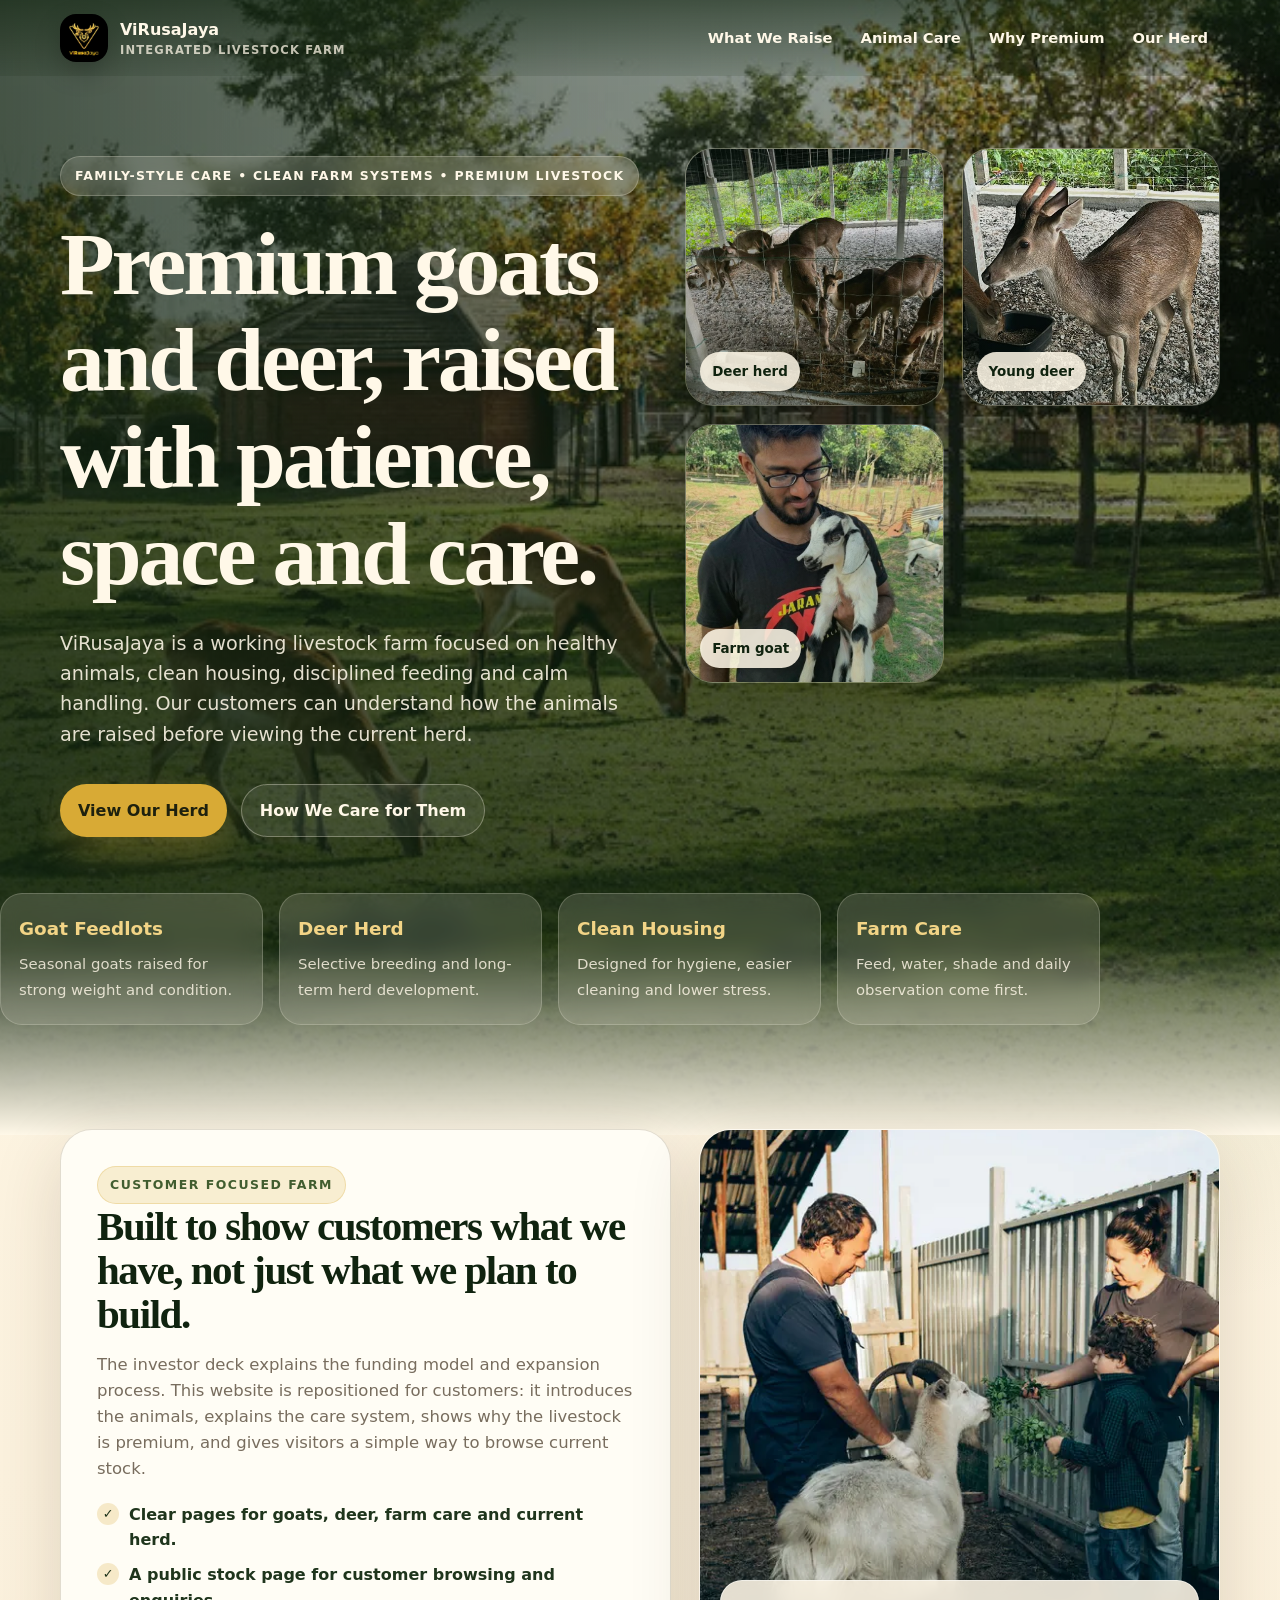
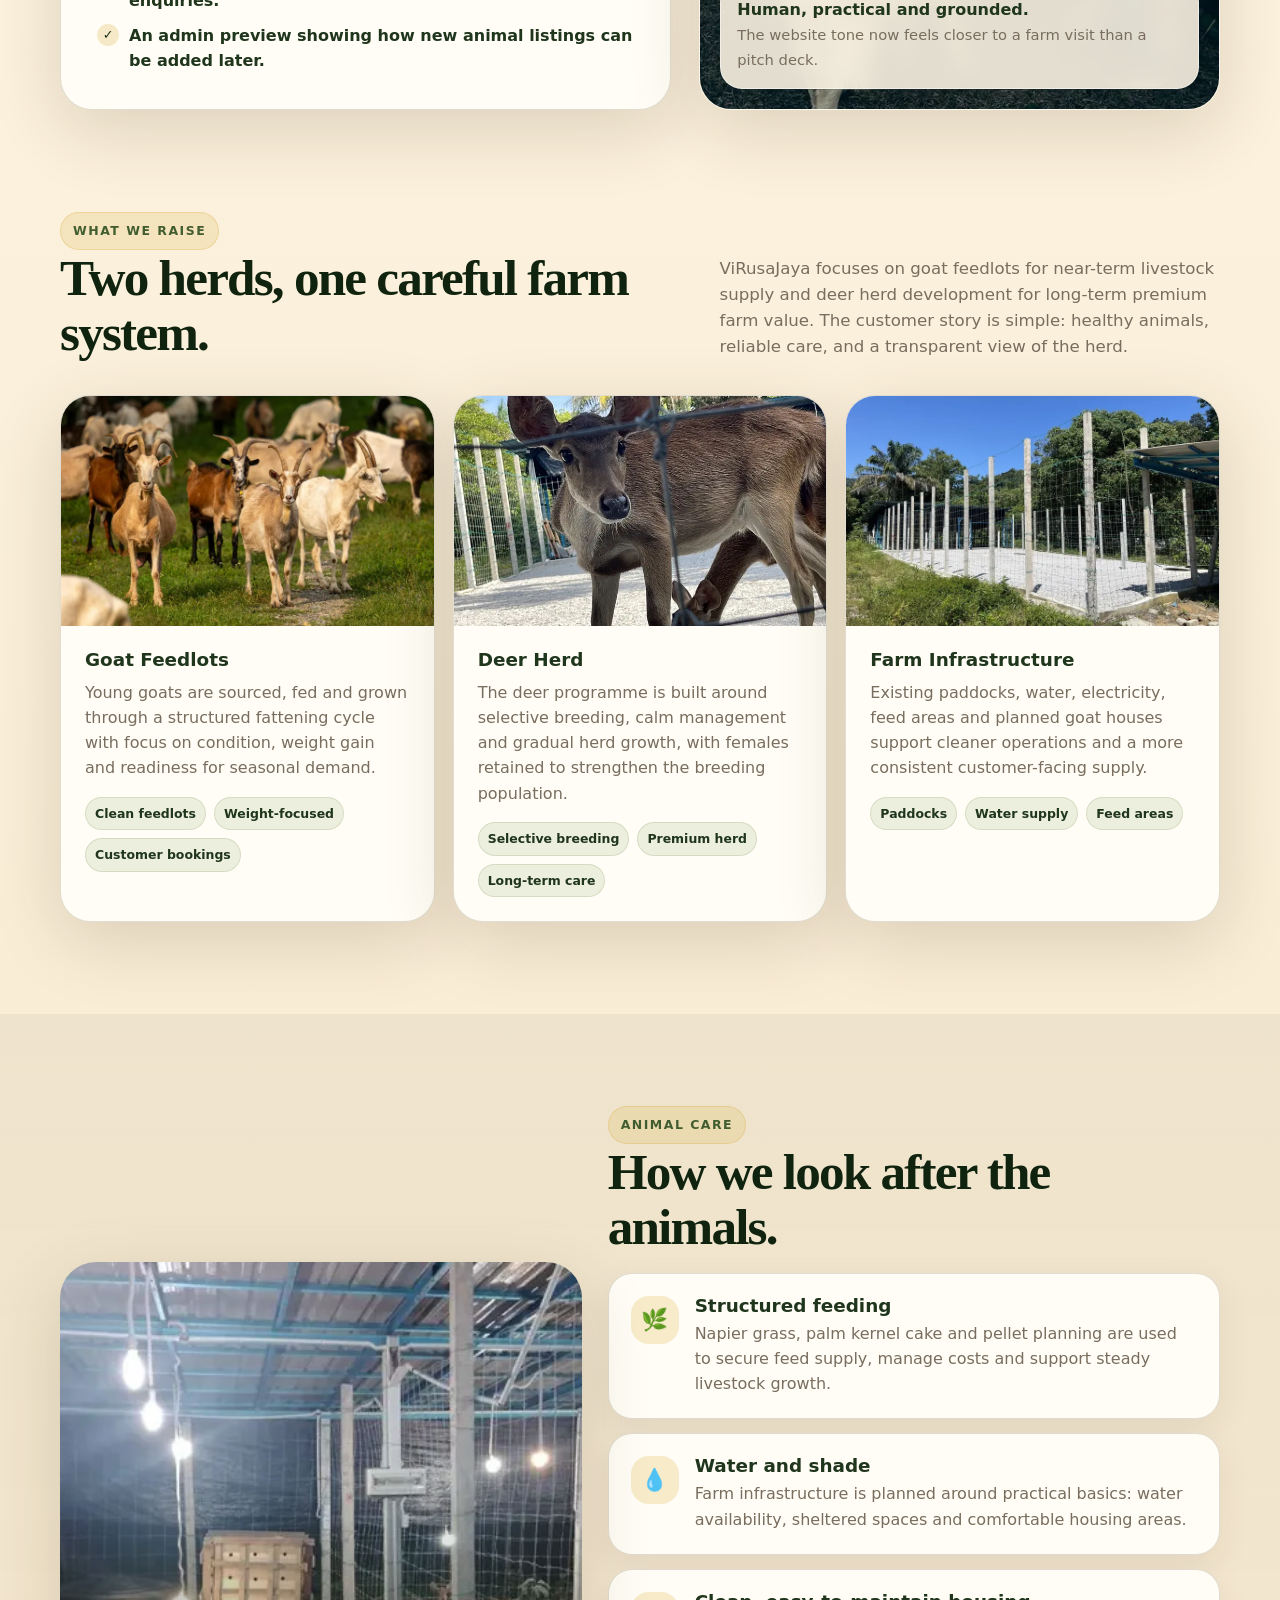
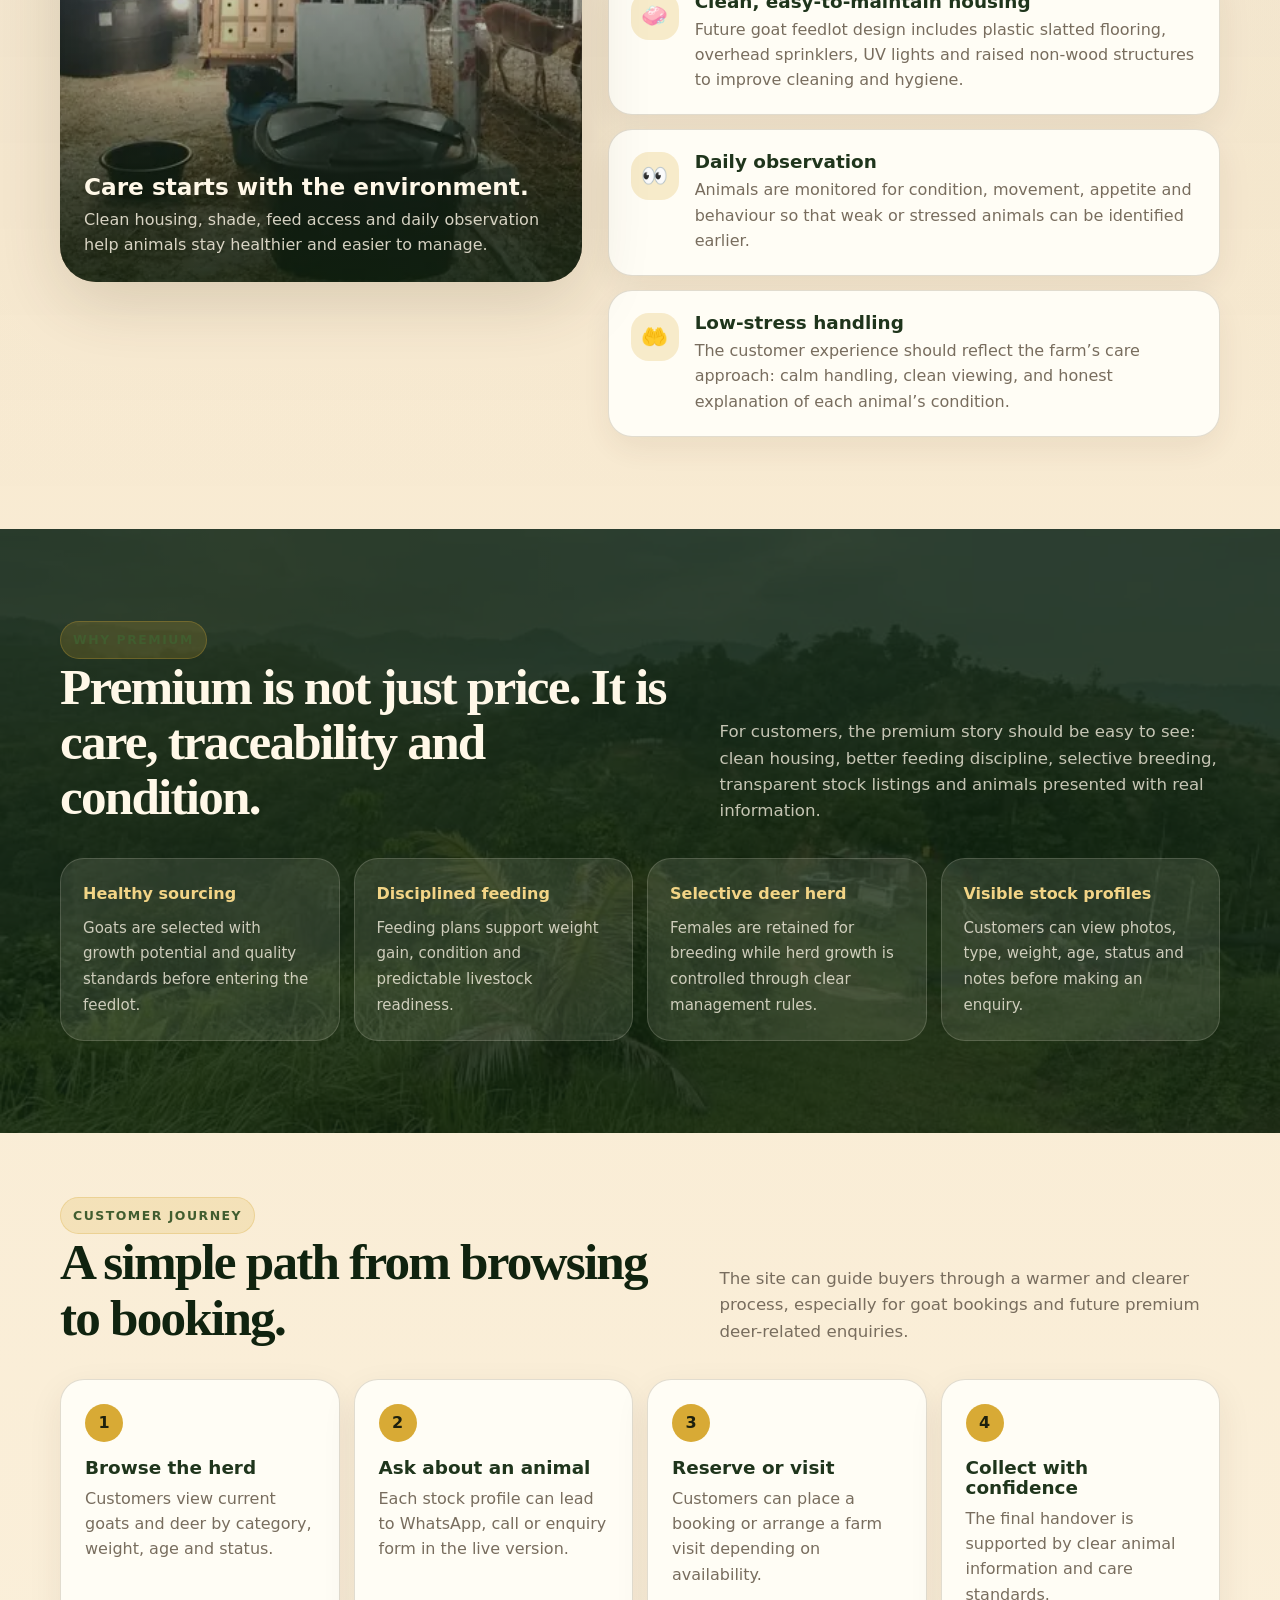
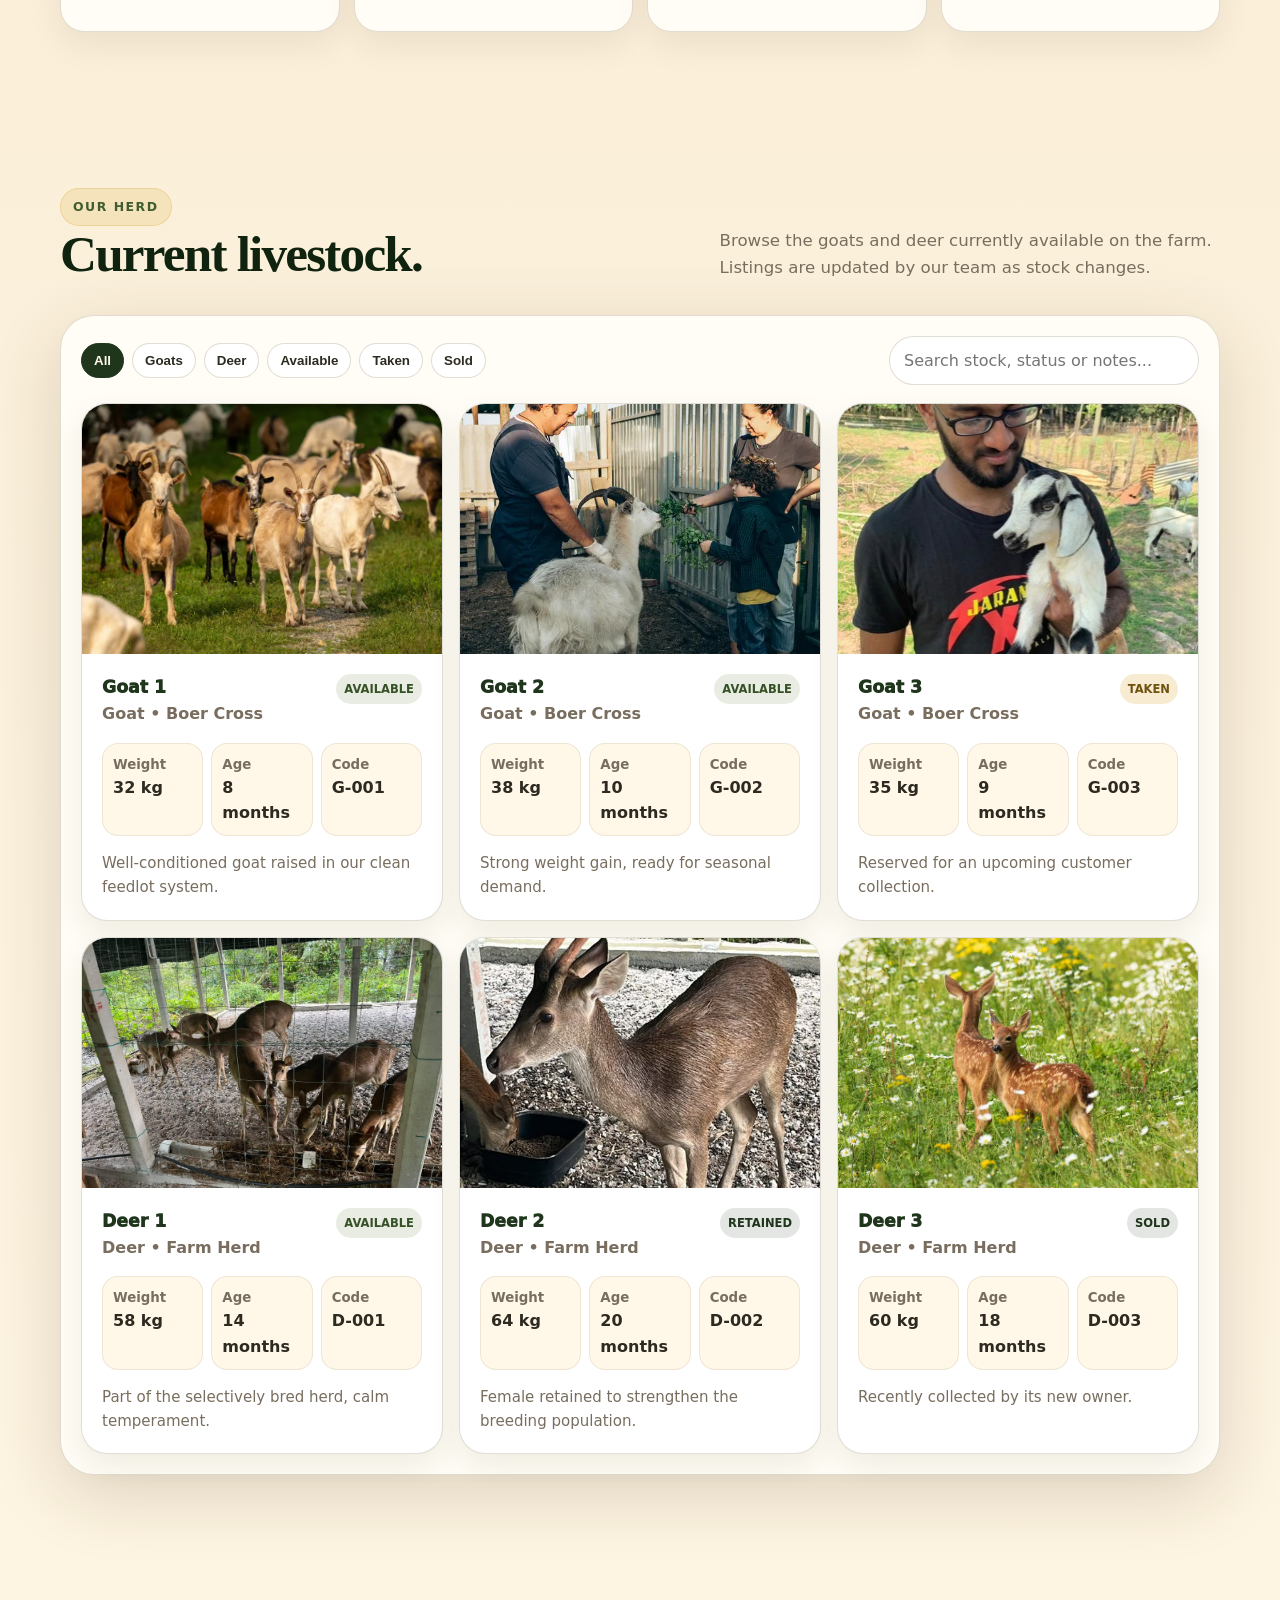
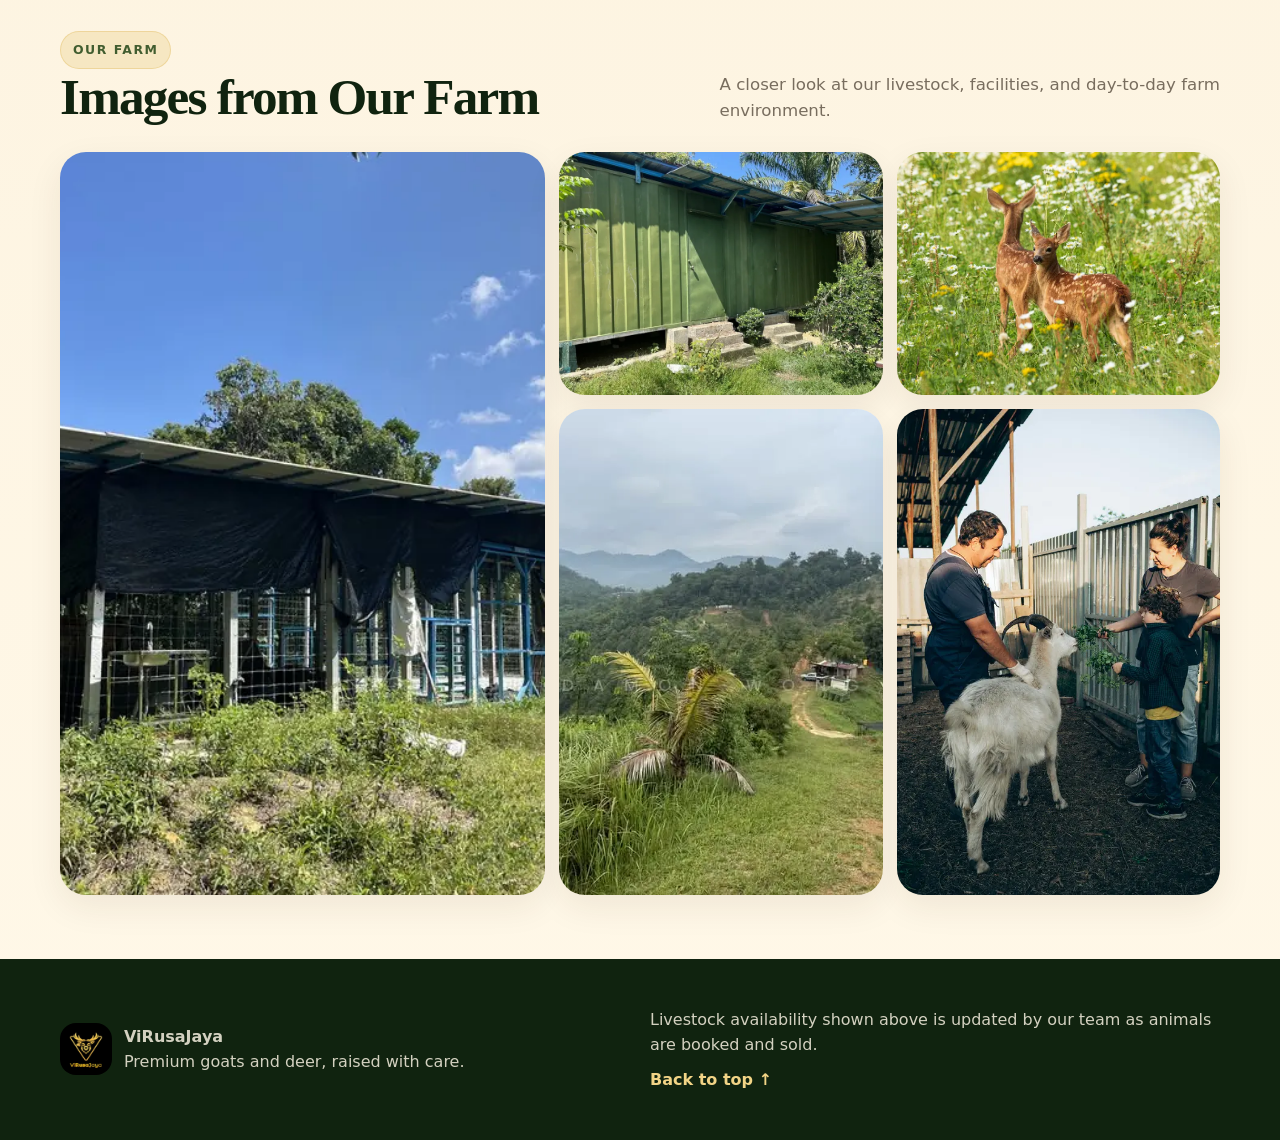
==== index.html @ ac727331 "Add ViRusaJaya site, replacing Firebase live feed with static stock data Extracted embedded base64 i" ====
<!DOCTYPE html>
<html lang="en">
<head>
  <meta charset="UTF-8" />
  <meta name="viewport" content="width=device-width, initial-scale=1.0" />
  <title>ViRusaJaya | Premium Livestock Farm</title>
  <style>
    :root {
      --forest: #1f351c;
      --forest-deep: #10230f;
      --leaf: #6f8b4b;
      --moss: #415d2f;
      --hay: #d8aa35;
      --hay-soft: #f2d486;
      --cream: #fff8e8;
      --paper: #f7ecd5;
      --earth: #76533a;
      --clay: #a86c43;
      --ink: #2d2a21;
      --muted: #786d5e;
      --line: rgba(88, 66, 38, .18);
      --shadow: 0 20px 70px rgba(65, 43, 19, .16);
      --radius: 28px;
    }
    * { box-sizing: border-box; }
    html { scroll-behavior: smooth; }
    body {
      margin: 0;
      color: var(--ink);
      font-family: Inter, ui-sans-serif, system-ui, -apple-system, BlinkMacSystemFont, "Segoe UI", sans-serif;
      line-height: 1.58;
      background:
        radial-gradient(circle at 8% 8%, rgba(216, 170, 53, .18), transparent 30rem),
        radial-gradient(circle at 92% 12%, rgba(111, 139, 75, .15), transparent 25rem),
        linear-gradient(180deg, #fff8e8 0%, #f8ead1 45%, #fff8e8 100%);
    }
    body::before {
      content: "";
      position: fixed;
      inset: 0;
      pointer-events: none;
      opacity: .13;
      background-image:
        linear-gradient(rgba(96, 72, 45, .08) 1px, transparent 1px),
        linear-gradient(90deg, rgba(96, 72, 45, .08) 1px, transparent 1px);
      background-size: 32px 32px;
      mask-image: linear-gradient(to bottom, black 0%, transparent 80%);
      z-index: -1;
    }
    .wrap { width: min(1160px, calc(100% - 36px)); margin: 0 auto; }
    .eyebrow {
      display: inline-flex; align-items: center; gap: 8px;
      font-weight: 850; font-size: .78rem; letter-spacing: .12em; text-transform: uppercase;
      color: var(--moss);
      background: rgba(216,170,53,.18); border: 1px solid rgba(216,170,53,.28);
      padding: 8px 12px; border-radius: 999px;
    }
    h1, h2, h3 { margin: 0; line-height: 1.08; }
    h1, h2 { font-family: Georgia, "Times New Roman", serif; font-weight: 700; letter-spacing: -.035em; }
    h1 { font-size: clamp(3rem, 7vw, 6.8rem); max-width: 980px; }
    h2 { font-size: clamp(2.1rem, 4vw, 4rem); color: var(--forest-deep); }
    h3 { font-size: 1.15rem; color: var(--forest); }
    p { margin: 0; }
    a { color: inherit; }
    .section { padding: 92px 0; }
    .section.tight { padding: 64px 0; }
    .section-head { display: grid; grid-template-columns: 1fr .8fr; gap: 34px; align-items: end; margin-bottom: 34px; }
    .section-head p { color: var(--muted); font-size: 1.04rem; }
    .soft-panel { background: rgba(255,248,232,.74); border: 1px solid var(--line); box-shadow: var(--shadow); border-radius: var(--radius); }

    .topbar {
      position: fixed; top: 0; left: 0; right: 0; z-index: 30;
      transition: background .25s ease, border-color .25s ease, backdrop-filter .25s ease;
      background: linear-gradient(180deg, rgba(16, 35, 15, .58), rgba(16, 35, 15, .12));
      color: var(--cream);
    }
    .topbar.scrolled {
      background: rgba(255, 248, 232, .92);
      color: var(--ink);
      border-bottom: 1px solid var(--line);
      backdrop-filter: blur(14px);
      box-shadow: 0 12px 40px rgba(51, 35, 18, .08);
    }
    .nav { display: flex; align-items: center; justify-content: space-between; gap: 18px; padding: 14px 0; }
    .brand { display: flex; align-items: center; gap: 12px; min-width: max-content; text-decoration: none; font-weight: 900; }
    .brand img { width: 48px; height: 48px; border-radius: 16px; object-fit: cover; box-shadow: 0 10px 26px rgba(0,0,0,.24); }
    .brand small { display: block; font-weight: 800; font-size: .72rem; opacity: .74; letter-spacing: .1em; text-transform: uppercase; margin-top: -2px; }
    .links { display: flex; align-items: center; gap: 4px; flex-wrap: wrap; justify-content: flex-end; }
    .links a { text-decoration: none; font-weight: 800; font-size: .92rem; padding: 10px 12px; border-radius: 999px; }
    .links a:hover { background: rgba(216,170,53,.22); }
    .links .admin-pill { border: 1px solid rgba(255,255,255,.28); background: rgba(255,255,255,.1); }
    .topbar.scrolled .links .admin-pill { border-color: rgba(31,53,28,.16); background: rgba(31,53,28,.07); }

    .hero-screen {
      min-height: 100svh;
      position: relative;
      display: grid;
      align-items: center;
      padding: 148px 0 110px;
      color: var(--cream);
      overflow: hidden;
      background: var(--forest-deep);
    }
    .hero-screen::before {
      content: ""; position: absolute; inset: 0;
      background:
        linear-gradient(180deg, rgba(16,35,15,.18) 0%, rgba(16,35,15,.2) 28%, rgba(16,35,15,.82) 100%),
        linear-gradient(90deg, rgba(16,35,15,.7) 0%, rgba(16,35,15,.4) 44%, rgba(16,35,15,.12) 100%),
        url('assets/img/hero-bg.webp') center center / cover no-repeat;
      transform: scale(1.02);
    }
    .hero-screen::after {
      content: ""; position: absolute; inset: auto 0 0 0; height: 190px;
      background: linear-gradient(180deg, transparent, #fff8e8);
      pointer-events: none;
    }
    
    .hero-main {
      position: relative;
      z-index: 1;
      display: grid;
      grid-template-columns: minmax(0, 1.05fr) minmax(320px, .95fr);
      gap: 34px;
      align-items: center;
    }
    .hero-content {
      max-width: 760px;
    }
    .hero-media {
      display: grid;
      grid-template-columns: 1fr 1fr;
      gap: 18px;
      align-self: start;
    }
    .hero-photo {
      position: relative;
      overflow: hidden;
      border-radius: 28px;
      border: 1px solid rgba(255,248,232,.22);
      background: rgba(255,248,232,.08);
      box-shadow: 0 22px 60px rgba(0,0,0,.22);
      backdrop-filter: blur(10px);
      aspect-ratio: 1 / 1;
      min-height: 0;
    }
    .hero-photo img {
      width: 100%;
      height: 100%;
      display: block;
      object-fit: cover;
    }
    .hero-photo::after {
      content: "";
      position: absolute;
      inset: 0;
      background: linear-gradient(180deg, rgba(16,35,15,.06) 0%, rgba(16,35,15,.28) 100%);
      pointer-events: none;
    }
    .hero-photo-label {
      position: absolute;
      left: 14px;
      bottom: 14px;
      z-index: 2;
      display: inline-flex;
      align-items: center;
      padding: 9px 12px;
      border-radius: 999px;
      background: rgba(255,248,232,.86);
      color: var(--forest-deep);
      font-weight: 900;
      font-size: .84rem;
      box-shadow: 0 10px 24px rgba(0,0,0,.16);
    }
    .hero-photo.tall,
    .hero-photo.wide {
      min-height: 0;
      grid-column: auto;
      aspect-ratio: 1 / 1;
    }


    .hero-content {
      position: relative;
      z-index: 1;
      max-width: 820px;
      padding-top: 8px;
    }
    .hero-kicker {
      display: inline-flex; gap: 10px; align-items: center; margin-bottom: 20px;
      padding: 9px 14px; border-radius: 999px;
      background: rgba(255,248,232,.16); border: 1px solid rgba(255,248,232,.22);
      font-weight: 900; letter-spacing: .1em; text-transform: uppercase; font-size: .78rem;
      backdrop-filter: blur(10px);
    }
    .hero-content p {
      max-width: 760px;
      font-size: clamp(1.05rem, 1.5vw, 1.34rem);
      color: rgba(255,248,232,.88);
      margin-top: 26px;
    }
    .hero-actions {
      display: flex;
      flex-wrap: wrap;
      gap: 14px;
      margin-top: 34px;
    }
    .btn {
      appearance: none; border: 0; cursor: pointer; text-decoration: none;
      display: inline-flex; align-items: center; justify-content: center; gap: 9px;
      border-radius: 999px; padding: 13px 18px; font-weight: 900;
      transition: transform .18s ease, box-shadow .18s ease, background .18s ease;
    }
    .btn:hover { transform: translateY(-2px); }
    .btn.primary { background: var(--hay); color: #1e210e; box-shadow: 0 16px 34px rgba(216,170,53,.25); }
    .btn.secondary { color: var(--cream); border: 1px solid rgba(255,248,232,.32); background: rgba(255,255,255,.08); }
    .btn.dark { background: var(--forest); color: var(--cream); }
    .btn.light { background: #fff; color: var(--forest); border: 1px solid var(--line); }
    .hero-proof {
      position: relative;
      z-index: 1;
      margin-top: 56px;
      display: grid;
      grid-template-columns: repeat(4, 1fr);
      gap: 16px;
      max-width: 1100px;
    }
    .proof-card {
      background: rgba(255,248,232,.15);
      border: 1px solid rgba(255,248,232,.2);
      border-radius: 22px;
      padding: 20px 18px;
      min-height: 132px;
      backdrop-filter: blur(10px);
    }
    .proof-card strong {
      display:block;
      color: var(--hay-soft);
      font-size: 1.15rem;
      margin-bottom: 8px;
    }
    .proof-card span {
      font-size: .93rem;
      line-height: 1.55;
      color: rgba(255,248,232,.82);
    }

    .intro-strip {
      margin-top: -6px;
      position: relative;
      z-index: 5;
      padding-bottom: 10px;
    }
    .intro-grid {
      display: grid;
      grid-template-columns: 1.08fr .92fr;
      gap: 28px;
      align-items: stretch;
    }
    .intro-card {
      padding: 36px;
      border-radius: 32px;
      background: #fffdf5;
      border: 1px solid var(--line);
      box-shadow: var(--shadow);
    }
    .intro-card h2 { font-size: clamp(1.9rem, 3.2vw, 3.2rem); }
    .intro-card p { margin-top: 15px; color: var(--muted); font-size: 1.03rem; }
    .quiet-list { display:grid; gap:10px; margin-top: 20px; }
    .quiet-list div { display:flex; gap:10px; align-items:flex-start; font-weight:750; color: var(--forest); }
    .tick { width: 22px; height: 22px; flex:0 0 22px; border-radius:999px; background: rgba(216,170,53,.23); display:grid; place-items:center; color: var(--forest); font-size:.8rem; margin-top:1px; }
    .image-stack {
      position: relative;
      min-height: 400px;
      border-radius: 32px;
      overflow: hidden;
      box-shadow: var(--shadow);
      border: 1px solid rgba(255,255,255,.5);
    }
    .image-stack img { position:absolute; inset:0; width:100%; height:100%; object-fit:cover; }
    .caption-chip { position:absolute; left:20px; right:20px; bottom:20px; background: rgba(255,248,232,.88); border:1px solid rgba(255,255,255,.5); border-radius:22px; padding:16px; backdrop-filter: blur(10px); }
    .caption-chip strong { color: var(--forest); display:block; }
    .caption-chip span { color: var(--muted); font-size:.92rem; }

    .raise-grid { display: grid; grid-template-columns: repeat(3, 1fr); gap: 18px; }
    .raise-card { overflow: hidden; background: #fffdf5; border: 1px solid var(--line); border-radius: 30px; box-shadow: var(--shadow); }
    .raise-card img { width: 100%; height: 230px; object-fit: cover; display:block; }
    .raise-card .pad { padding: 24px; }
    .raise-card p { margin-top: 10px; color: var(--muted); }
    .tagrow { display:flex; gap:8px; flex-wrap:wrap; margin-top:16px; }
    .tag { font-size:.78rem; font-weight:850; color: var(--forest); background: rgba(111,139,75,.13); border:1px solid rgba(111,139,75,.18); padding:6px 9px; border-radius:999px; }

    .care-section { background: linear-gradient(180deg, rgba(31,53,28,.05), rgba(255,248,232,0)); }
    .care-wrap { display:grid; grid-template-columns: .92fr 1.08fr; gap: 26px; align-items:center; }
    .care-photo { position:relative; min-height: 620px; border-radius: 36px; overflow:hidden; box-shadow: var(--shadow); }
    .care-photo img { width:100%; height:100%; object-fit:cover; position:absolute; inset:0; }
    .care-photo::after { content:""; position:absolute; inset:0; background: linear-gradient(180deg, transparent 35%, rgba(16,35,15,.78)); }
    .care-photo-note { position:absolute; z-index:1; left:24px; right:24px; bottom:24px; color:var(--cream); }
    .care-photo-note h3 { color: var(--cream); font-size: 1.45rem; margin-bottom:8px; }
    .care-photo-note p { color: rgba(255,248,232,.82); }
    .care-list { display:grid; gap:14px; }
    .care-item { padding: 22px; background: #fffdf5; border: 1px solid var(--line); border-radius: 24px; box-shadow: 0 12px 34px rgba(65, 43, 19, .08); display:grid; grid-template-columns: 48px 1fr; gap: 16px; }
    .icon { width:48px; height:48px; border-radius:18px; background: rgba(216,170,53,.22); color: var(--forest); display:grid; place-items:center; font-size:1.35rem; }
    .care-item p { color: var(--muted); margin-top:5px; }

    .premium-band { background: var(--forest-deep); color: var(--cream); position: relative; overflow: hidden; }
    .premium-band::before { content:""; position:absolute; inset:0; background: radial-gradient(circle at 20% 20%, rgba(216,170,53,.18), transparent 26rem), url('assets/img/premium-band-bg.webp') center / cover no-repeat; opacity:.16; }
    .premium-band .wrap { position:relative; z-index:1; }
    .premium-band h2 { color: var(--cream); }
    .premium-band .section-head p { color: rgba(255,248,232,.75); }
    .premium-grid { display:grid; grid-template-columns: repeat(4, 1fr); gap: 14px; }
    .premium-card { background: rgba(255,248,232,.1); border:1px solid rgba(255,248,232,.16); border-radius: 24px; padding: 22px; }
    .premium-card strong { display:block; color: var(--hay-soft); margin-bottom:8px; }
    .premium-card span { color: rgba(255,248,232,.76); font-size:.94rem; }

    .process-grid { display:grid; grid-template-columns: repeat(4, 1fr); gap: 14px; counter-reset: step; }
    .step { position:relative; background:#fffdf5; border:1px solid var(--line); border-radius:24px; padding:24px; box-shadow: 0 12px 34px rgba(65,43,19,.08); }
    .step::before { counter-increment: step; content: counter(step); width:38px; height:38px; border-radius:999px; display:grid; place-items:center; background:var(--hay); color:#1e210e; font-weight:900; margin-bottom:16px; }
    .step p { color:var(--muted); margin-top:8px; }

    .stock-board { background: #fffdf5; border:1px solid var(--line); border-radius: 34px; padding: 20px; box-shadow: var(--shadow); }
    .stock-controls { display:flex; gap: 10px; flex-wrap: wrap; margin-bottom: 18px; align-items:center; justify-content:space-between; }
    .filter-buttons { display:flex; gap:8px; flex-wrap:wrap; }
    .filter-btn { border:1px solid var(--line); background:#fff; color:var(--ink); border-radius:999px; padding:9px 12px; font-weight:850; cursor:pointer; }
    .filter-btn.active { background:var(--forest); color:var(--cream); border-color:var(--forest); }
    .search { min-width: min(100%, 310px); flex: 0 1 310px; border:1px solid var(--line); background:#fff; border-radius:999px; padding:11px 14px; font:inherit; outline:none; }
    .stock-grid { display:grid; grid-template-columns: repeat(3, 1fr); gap: 16px; }
    .animal-card { overflow:hidden; border-radius: 26px; border:1px solid var(--line); background: #fff; box-shadow: 0 12px 30px rgba(65,43,19,.08); }
    .animal-card img { width:100%; height: 250px; object-fit:cover; display:block; background:#e8dcc4; }
    .animal-body { padding: 20px; }
    .animal-top { display:flex; justify-content:space-between; gap:12px; align-items:flex-start; }
    .animal-name { font-weight:950; color:var(--forest); font-size:1.08rem; }
    .status { border-radius:999px; font-weight:900; font-size:.72rem; padding:6px 8px; white-space:nowrap; text-transform:uppercase; }
    .status.available { background:rgba(111,139,75,.16); color:#365126; }
    .status.reserved { background:rgba(216,170,53,.22); color:#70520f; }
    .status.growing { background:rgba(168,108,67,.16); color:#704425; }
    .status.retained { background:rgba(31,53,28,.12); color:#1f351c; }
    .status.taken { background:rgba(216,170,53,.22); color:#70520f; }
    .status.sold { background:rgba(31,53,28,.12); color:#1f351c; }
    .animal-meta { display:grid; grid-template-columns: repeat(3, 1fr); gap: 8px; margin: 16px 0; }
    .meta { background: var(--cream); border:1px solid rgba(88,66,38,.1); border-radius:16px; padding:10px; }
    .meta small { display:block; color:var(--muted); font-weight:750; }
    .meta strong { color:var(--ink); }
    .animal-note { color: var(--muted); font-size:.94rem; }
    .empty { padding:30px; text-align:center; color:var(--muted); grid-column:1/-1; }

    .admin-preview { background: linear-gradient(180deg, rgba(216,170,53,.12), rgba(255,248,232,0)); }
    .admin-shell { display:grid; grid-template-columns: .85fr 1.15fr; gap:20px; align-items:start; }
    .form-card, .table-card, .build-card { background:#fffdf5; border:1px solid var(--line); border-radius:28px; padding:22px; box-shadow:0 12px 34px rgba(65,43,19,.08); }
    label { display:block; font-weight:850; color:var(--forest); margin-bottom:7px; }
    input, select, textarea { width:100%; border:1px solid var(--line); background:#fff; border-radius:16px; padding:12px 13px; font:inherit; outline:none; }
    textarea { min-height:86px; resize:vertical; }
    .field-grid { display:grid; grid-template-columns: 1fr 1fr; gap:12px; }
    .field { margin-bottom:12px; }
    .form-actions { display:flex; gap:10px; flex-wrap:wrap; margin-top:12px; }
    .mini-note { color:var(--muted); font-size:.9rem; margin-top:12px; }
    table { width:100%; border-collapse:separate; border-spacing:0 8px; }
    th { text-align:left; font-size:.78rem; color:var(--muted); text-transform:uppercase; letter-spacing:.06em; padding:0 10px; }
    td { background:#fff; border-top:1px solid rgba(88,66,38,.12); border-bottom:1px solid rgba(88,66,38,.12); padding:10px; vertical-align:middle; font-size:.92rem; }
    td:first-child { border-left:1px solid rgba(88,66,38,.12); border-radius:14px 0 0 14px; }
    td:last-child { border-right:1px solid rgba(88,66,38,.12); border-radius:0 14px 14px 0; }
    .thumb { width:54px; height:44px; object-fit:cover; border-radius:10px; display:block; }
    .delete-btn { border:0; border-radius:999px; background:rgba(168,108,67,.16); color:#704425; font-weight:900; padding:8px 10px; cursor:pointer; }
    .build-grid { display:grid; grid-template-columns: repeat(3, 1fr); gap:14px; margin-top:16px; }
    .build-card strong { display:block; color:var(--forest); margin-bottom:5px; }
    .build-card span { color:var(--muted); font-size:.94rem; }

    .gallery { display:grid; grid-template-columns: 1.2fr .8fr .8fr; gap:14px; }
    .gallery img { width:100%; height:100%; object-fit:cover; display:block; border-radius:26px; min-height:220px; box-shadow:0 12px 34px rgba(65,43,19,.08); }
    .gallery .tall { grid-row: span 2; min-height:470px; }

    footer { background: var(--forest-deep); color: rgba(255,248,232,.82); padding: 48px 0; }
    .footer-grid { display:grid; grid-template-columns: 1fr 1fr; gap: 20px; align-items:center; }
    .footer-brand { display:flex; gap:12px; align-items:center; }
    .footer-brand img { width:52px; height:52px; border-radius:16px; object-fit:cover; }
    .footer-grid a { color: var(--hay-soft); font-weight:850; text-decoration:none; }

    @media (max-width: 980px) {

      .hero-main {
        grid-template-columns: 1fr;
      }
      .hero-media {
        max-width: 760px;
      }
      .hero-proof {
        grid-template-columns: repeat(2, 1fr);
      }

      .section-head, .intro-grid, .care-wrap, .admin-shell, .footer-grid { grid-template-columns: 1fr; }
      .raise-grid, .stock-grid { grid-template-columns: repeat(2, 1fr); }
      .premium-grid, .process-grid, .build-grid { grid-template-columns: repeat(2, 1fr); }
      .hero-proof { grid-template-columns: repeat(2, 1fr); }
      .care-photo { min-height:460px; }
      .gallery { grid-template-columns: 1fr 1fr; }
      .gallery .tall { grid-row:auto; }
      .links { display:none; }
    }
    @media (max-width: 640px) {

      .hero-media {
        grid-template-columns: 1fr;
      }
      .hero-proof {
        grid-template-columns: 1fr;
      }

      .wrap { width: min(100% - 26px, 1160px); }
      .hero-screen { padding-top: 100px; }
      h1 { font-size: clamp(2.6rem, 13vw, 4.2rem); }
      .section { padding: 68px 0; }
      .raise-grid, .stock-grid, .premium-grid, .process-grid, .build-grid, .hero-proof, .field-grid, .gallery { grid-template-columns: 1fr; }
      .animal-meta { grid-template-columns: 1fr; }
      .stock-controls { align-items:stretch; }
      .search { flex-basis:100%; }
    }
  
    .hidden { display: none !important; }
    .auth-card {
      max-width: 560px;
      margin: 0 auto 24px;
      padding: 26px;
      border-radius: 22px;
      background: #fff;
      box-shadow: var(--shadow);
      border: 1px solid rgba(31,53,28,.10);
    }
    .auth-card h3 { margin-bottom: 8px; }
    .auth-message {
      min-height: 22px;
      margin-top: 12px;
      color: #8b2d2d;
      font-weight: 700;
      font-size: .92rem;
    }
    .admin-userbar {
      display: flex;
      justify-content: space-between;
      align-items: center;
      gap: 14px;
      margin-bottom: 18px;
      padding: 14px 16px;
      border-radius: 16px;
      background: rgba(31,53,28,.07);
    }
    .admin-userbar span { color: var(--muted); font-weight: 700; }
    .table-actions { display: flex; flex-wrap: wrap; gap: 8px; }
    .small-action {
      border: 0;
      border-radius: 999px;
      padding: 8px 11px;
      font-weight: 800;
      cursor: pointer;
      background: rgba(31,53,28,.10);
      color: var(--green);
    }
    .small-action.danger {
      background: rgba(146,50,43,.10);
      color: #8b2d2d;
    }
    .save-message {
      min-height: 22px;
      margin-top: 10px;
      font-weight: 700;
      color: var(--green);
    }


    .farm-gallery-heading {
      margin-bottom: 28px;
    }

    .farm-gallery-heading h2 {
      margin-bottom: 0;
    }

  </style>
</head>
<body>
  <header class="topbar" id="topbar">
    <div class="wrap nav">
      <a class="brand" href="#home" aria-label="ViRusaJaya home">
        <img src="assets/img/logo.webp" alt="ViRusaJaya logo" />
        <span>ViRusaJaya<small>Integrated Livestock Farm</small></span>
      </a>
      <nav class="links" aria-label="Main navigation">
        <a href="#what-we-raise">What We Raise</a>
        <a href="#care">Animal Care</a>
        <a href="#premium">Why Premium</a>
        <a href="#herd">Our Herd</a>
        
      </nav>
    </div>
  </header>

  <main>
    <section class="hero-screen" id="home">
      <div class="wrap">
        <div class="hero-main">
          <div class="hero-content">
            <div class="hero-kicker">Family-style care • Clean farm systems • Premium livestock</div>
            <h1>Premium goats and deer, raised with patience, space and care.</h1>
            <p>ViRusaJaya is a working livestock farm focused on healthy animals, clean housing, disciplined feeding and calm handling. Our customers can understand how the animals are raised before viewing the current herd.</p>
            <div class="hero-actions">
              <a class="btn primary" href="#herd">View Our Herd</a>
              <a class="btn secondary" href="#care">How We Care for Them</a>
            </div>
          </div>

          <div class="hero-media" aria-label="Farm image placeholders">
            <div class="hero-photo">
              <img src="assets/img/hero-deer-herd.jpg" alt="Deer at the farm" />
              <span class="hero-photo-label">Deer herd</span>
            </div>
            <div class="hero-photo">
              <img src="assets/img/hero-young-deer.jpg" alt="Close-up deer at the farm" />
              <span class="hero-photo-label">Young deer</span>
            </div>
            <div class="hero-photo">
              <img src="assets/img/hero-farm-goat.jpg" alt="Goat at the farm" />
              <span class="hero-photo-label">Farm goat</span>
            </div>
          </div></div>
        </div>

        <div class="hero-proof" aria-label="Farm highlights">
          <div class="proof-card"><strong>Goat Feedlots</strong><span>Seasonal goats raised for strong weight and condition.</span></div>
          <div class="proof-card"><strong>Deer Herd</strong><span>Selective breeding and long-term herd development.</span></div>
          <div class="proof-card"><strong>Clean Housing</strong><span>Designed for hygiene, easier cleaning and lower stress.</span></div>
          <div class="proof-card"><strong>Farm Care</strong><span>Feed, water, shade and daily observation come first.</span></div>
        </div>
      </div>
    </section>

    <section class="intro-strip">
      <div class="wrap intro-grid">
        <div class="intro-card">
          <span class="eyebrow">Customer focused farm</span>
          <h2>Built to show customers what we have, not just what we plan to build.</h2>
          <p>The investor deck explains the funding model and expansion process. This website is repositioned for customers: it introduces the animals, explains the care system, shows why the livestock is premium, and gives visitors a simple way to browse current stock.</p>
          <div class="quiet-list">
            <div><span class="tick">✓</span><span>Clear pages for goats, deer, farm care and current herd.</span></div>
            <div><span class="tick">✓</span><span>A public stock page for customer browsing and enquiries.</span></div>
            <div><span class="tick">✓</span><span>An admin preview showing how new animal listings can be added later.</span></div>
          </div>
        </div>
        <div class="image-stack">
          <img src="assets/img/intro-stack.webp" alt="Farm handling goat" />
          <div class="caption-chip"><strong>Human, practical and grounded.</strong><span>The website tone now feels closer to a farm visit than a pitch deck.</span></div>
        </div>
      </div>
    </section>

    <section class="section" id="what-we-raise">
      <div class="wrap">
        <div class="section-head">
          <div>
            <span class="eyebrow">What we raise</span>
            <h2>Two herds, one careful farm system.</h2>
          </div>
          <p>ViRusaJaya focuses on goat feedlots for near-term livestock supply and deer herd development for long-term premium farm value. The customer story is simple: healthy animals, reliable care, and a transparent view of the herd.</p>
        </div>
        <div class="raise-grid">
          <article class="raise-card">
            <img src="assets/img/raise-goat-feedlots.webp" alt="Goats at ViRusaJaya" />
            <div class="pad">
              <h3>Goat Feedlots</h3>
              <p>Young goats are sourced, fed and grown through a structured fattening cycle with focus on condition, weight gain and readiness for seasonal demand.</p>
              <div class="tagrow"><span class="tag">Clean feedlots</span><span class="tag">Weight-focused</span><span class="tag">Customer bookings</span></div>
            </div>
          </article>
          <article class="raise-card">
            <img src="assets/img/raise-deer-herd.webp" alt="Deer at ViRusaJaya" />
            <div class="pad">
              <h3>Deer Herd</h3>
              <p>The deer programme is built around selective breeding, calm management and gradual herd growth, with females retained to strengthen the breeding population.</p>
              <div class="tagrow"><span class="tag">Selective breeding</span><span class="tag">Premium herd</span><span class="tag">Long-term care</span></div>
            </div>
          </article>
          <article class="raise-card">
            <img src="assets/img/raise-farm-infrastructure.webp" alt="Farm paddock and housing" />
            <div class="pad">
              <h3>Farm Infrastructure</h3>
              <p>Existing paddocks, water, electricity, feed areas and planned goat houses support cleaner operations and a more consistent customer-facing supply.</p>
              <div class="tagrow"><span class="tag">Paddocks</span><span class="tag">Water supply</span><span class="tag">Feed areas</span></div>
            </div>
          </article>
        </div>
      </div>
    </section>

    <section class="section care-section" id="care">
      <div class="wrap care-wrap">
        <div class="care-photo">
          <img src="assets/img/care-photo.webp" alt="Interior of livestock housing" />
          <div class="care-photo-note">
            <h3>Care starts with the environment.</h3>
            <p>Clean housing, shade, feed access and daily observation help animals stay healthier and easier to manage.</p>
          </div>
        </div>
        <div>
          <span class="eyebrow">Animal care</span>
          <h2>How we look after the animals.</h2>
          <div style="height:18px"></div>
          <div class="care-list">
            <article class="care-item">
              <div class="icon">🌿</div>
              <div><h3>Structured feeding</h3><p>Napier grass, palm kernel cake and pellet planning are used to secure feed supply, manage costs and support steady livestock growth.</p></div>
            </article>
            <article class="care-item">
              <div class="icon">💧</div>
              <div><h3>Water and shade</h3><p>Farm infrastructure is planned around practical basics: water availability, sheltered spaces and comfortable housing areas.</p></div>
            </article>
            <article class="care-item">
              <div class="icon">🧼</div>
              <div><h3>Clean, easy-to-maintain housing</h3><p>Future goat feedlot design includes plastic slatted flooring, overhead sprinklers, UV lights and raised non-wood structures to improve cleaning and hygiene.</p></div>
            </article>
            <article class="care-item">
              <div class="icon">👀</div>
              <div><h3>Daily observation</h3><p>Animals are monitored for condition, movement, appetite and behaviour so that weak or stressed animals can be identified earlier.</p></div>
            </article>
            <article class="care-item">
              <div class="icon">🤲</div>
              <div><h3>Low-stress handling</h3><p>The customer experience should reflect the farm’s care approach: calm handling, clean viewing, and honest explanation of each animal’s condition.</p></div>
            </article>
          </div>
        </div>
      </div>
    </section>

    <section class="section premium-band" id="premium">
      <div class="wrap">
        <div class="section-head">
          <div>
            <span class="eyebrow">Why premium</span>
            <h2>Premium is not just price. It is care, traceability and condition.</h2>
          </div>
          <p>For customers, the premium story should be easy to see: clean housing, better feeding discipline, selective breeding, transparent stock listings and animals presented with real information.</p>
        </div>
        <div class="premium-grid">
          <div class="premium-card"><strong>Healthy sourcing</strong><span>Goats are selected with growth potential and quality standards before entering the feedlot.</span></div>
          <div class="premium-card"><strong>Disciplined feeding</strong><span>Feeding plans support weight gain, condition and predictable livestock readiness.</span></div>
          <div class="premium-card"><strong>Selective deer herd</strong><span>Females are retained for breeding while herd growth is controlled through clear management rules.</span></div>
          <div class="premium-card"><strong>Visible stock profiles</strong><span>Customers can view photos, type, weight, age, status and notes before making an enquiry.</span></div>
        </div>
      </div>
    </section>

    <section class="section tight" id="process">
      <div class="wrap">
        <div class="section-head">
          <div>
            <span class="eyebrow">Customer journey</span>
            <h2>A simple path from browsing to booking.</h2>
          </div>
          <p>The site can guide buyers through a warmer and clearer process, especially for goat bookings and future premium deer-related enquiries.</p>
        </div>
        <div class="process-grid">
          <div class="step"><h3>Browse the herd</h3><p>Customers view current goats and deer by category, weight, age and status.</p></div>
          <div class="step"><h3>Ask about an animal</h3><p>Each stock profile can lead to WhatsApp, call or enquiry form in the live version.</p></div>
          <div class="step"><h3>Reserve or visit</h3><p>Customers can place a booking or arrange a farm visit depending on availability.</p></div>
          <div class="step"><h3>Collect with confidence</h3><p>The final handover is supported by clear animal information and care standards.</p></div>
        </div>
      </div>
    </section>

    <section class="section" id="herd">
      <div class="wrap">
        <div class="section-head">
          <div>
            <span class="eyebrow">Our herd</span>
            <h2>Current livestock.</h2>
          </div>
          <p>Browse the goats and deer currently available on the farm. Listings are updated by our team as stock changes.</p>
        </div>
        <div class="stock-board">
          <div class="stock-controls">
            <div class="filter-buttons" aria-label="Stock filters">
              <button class="filter-btn active" data-filter="all">All</button>
              <button class="filter-btn" data-filter="goat">Goats</button>
              <button class="filter-btn" data-filter="deer">Deer</button>
              <button class="filter-btn" data-filter="available">Available</button>
              <button class="filter-btn" data-filter="taken">Taken</button>
              <button class="filter-btn" data-filter="sold">Sold</button>
            </div>
            <input class="search" id="stockSearch" type="search" placeholder="Search stock, status or notes..." />
          </div>

          <div class="stock-grid" id="stockGrid"></div>
        </div>
      </div>
    </section>

    <section class="section tight">
      <div class="wrap">
        
      <div class="section-head farm-gallery-heading">
        <div>
          <span class="eyebrow">Our Farm</span>
          <h2>Images from Our Farm</h2>
        </div>
        <p>A closer look at our livestock, facilities, and day-to-day farm environment.</p>
      </div>

<div class="gallery">
          <img class="tall" src="assets/img/gallery-01.webp" alt="Farm building and paddock" />
          <img src="assets/img/gallery-02.webp" alt="Feed processing area" />
          <img src="assets/img/gallery-03.webp" alt="Deer in greenery" />
          <img src="assets/img/gallery-04.webp" alt="Hilltop farm view" />
          <img src="assets/img/gallery-05.webp" alt="Farm team with goat" />
        </div>
      </div>
    </section>

    
  </main>

  <footer>
    <div class="wrap footer-grid">
      <div class="footer-brand">
        <img src="assets/img/logo-footer.webp" alt="ViRusaJaya logo" />
        <div><strong>ViRusaJaya</strong><br><span>Premium goats and deer, raised with care.</span></div>
      </div>
      <div>
        <p>Livestock availability shown above is updated by our team as animals are booked and sold.</p>
        <p style="margin-top:10px;"><a href="#home">Back to top ↑</a></p>
      </div>
    </div>
  </footer>

  <script>
    const STOCK = [
      { code: "G-001", name: "Goat 1", type: "goat", breed: "Boer Cross", status: "available", ageMonths: 8, weightKg: 32, image: "assets/img/raise-goat-feedlots.webp", note: "Well-conditioned goat raised in our clean feedlot system." },
      { code: "G-002", name: "Goat 2", type: "goat", breed: "Boer Cross", status: "available", ageMonths: 10, weightKg: 38, image: "assets/img/gallery-05.webp", note: "Strong weight gain, ready for seasonal demand." },
      { code: "G-003", name: "Goat 3", type: "goat", breed: "Boer Cross", status: "taken", ageMonths: 9, weightKg: 35, image: "assets/img/hero-farm-goat.jpg", note: "Reserved for an upcoming customer collection." },
      { code: "D-001", name: "Deer 1", type: "deer", breed: "Farm Herd", status: "available", ageMonths: 14, weightKg: 58, image: "assets/img/hero-deer-herd.jpg", note: "Part of the selectively bred herd, calm temperament." },
      { code: "D-002", name: "Deer 2", type: "deer", breed: "Farm Herd", status: "retained", ageMonths: 20, weightKg: 64, image: "assets/img/hero-young-deer.jpg", note: "Female retained to strengthen the breeding population." },
      { code: "D-003", name: "Deer 3", type: "deer", breed: "Farm Herd", status: "sold", ageMonths: 18, weightKg: 60, image: "assets/img/gallery-03.webp", note: "Recently collected by its new owner." }
    ];

    let activeFilter = "all";

    function escapeHtml(input) {
      return String(input ?? "")
        .replaceAll("&", "&amp;")
        .replaceAll("<", "&lt;")
        .replaceAll(">", "&gt;")
        .replaceAll('"', "&quot;")
        .replaceAll("'", "&#039;");
    }

    function statusLabel(status) {
      return status.charAt(0).toUpperCase() + status.slice(1);
    }

    function formatWeight(item) {
      return item.weightKg ? `${item.weightKg} kg` : "—";
    }

    function formatAge(item) {
      return item.ageMonths ? `${item.ageMonths} months` : "—";
    }

    function renderStock() {
      const grid = document.getElementById("stockGrid");
      const searchInput = document.getElementById("stockSearch");
      if (!grid) return;

      const search = (searchInput?.value || "").trim().toLowerCase();

      const filtered = STOCK.filter(item => {
        const matchesFilter =
          activeFilter === "all"
          || item.type === activeFilter
          || item.status === activeFilter;

        const searchable = [
          item.code,
          item.name,
          item.type,
          item.breed,
          item.status,
          formatWeight(item),
          formatAge(item),
          item.note
        ].join(" ").toLowerCase();

        return matchesFilter && (!search || searchable.includes(search));
      });

      if (!filtered.length) {
        grid.innerHTML = `<div class="empty">No livestock records match the current filter.</div>`;
        return;
      }

      grid.innerHTML = filtered.map(item => `
        <article class="animal-card">
          <img src="${escapeHtml(item.image)}" alt="${escapeHtml(item.name)}" loading="lazy" />
          <div class="animal-body">
            <div class="animal-top">
              <div>
                <div class="animal-name">${escapeHtml(item.name)}</div>
                <div style="color:var(--muted);font-weight:800;text-transform:capitalize;">
                  ${escapeHtml(item.type)}${item.breed ? ` • ${escapeHtml(item.breed)}` : ""}
                </div>
              </div>
              <span class="status ${escapeHtml(item.status)}">${escapeHtml(statusLabel(item.status))}</span>
            </div>

            <div class="animal-meta">
              <div class="meta"><small>Weight</small><strong>${escapeHtml(formatWeight(item))}</strong></div>
              <div class="meta"><small>Age</small><strong>${escapeHtml(formatAge(item))}</strong></div>
              <div class="meta"><small>Code</small><strong>${escapeHtml(item.code)}</strong></div>
            </div>

            <p class="animal-note">${escapeHtml(item.note || "Healthy livestock raised under ViRusaJaya farm care.")}</p>
          </div>
        </article>
      `).join("");
    }

    function bindFilters() {
      document.querySelectorAll(".filter-btn").forEach(button => {
        button.addEventListener("click", () => {
          document.querySelectorAll(".filter-btn").forEach(item => item.classList.remove("active"));
          button.classList.add("active");
          activeFilter = button.dataset.filter;
          renderStock();
        });
      });

      document.getElementById("stockSearch")?.addEventListener("input", renderStock);
    }

    const topbar = document.getElementById("topbar");
    const updateTopbar = () => topbar?.classList.toggle("scrolled", window.scrollY > 50);
    updateTopbar();
    window.addEventListener("scroll", updateTopbar, { passive: true });

    bindFilters();
    renderStock();
  </script>
</body>
</html>
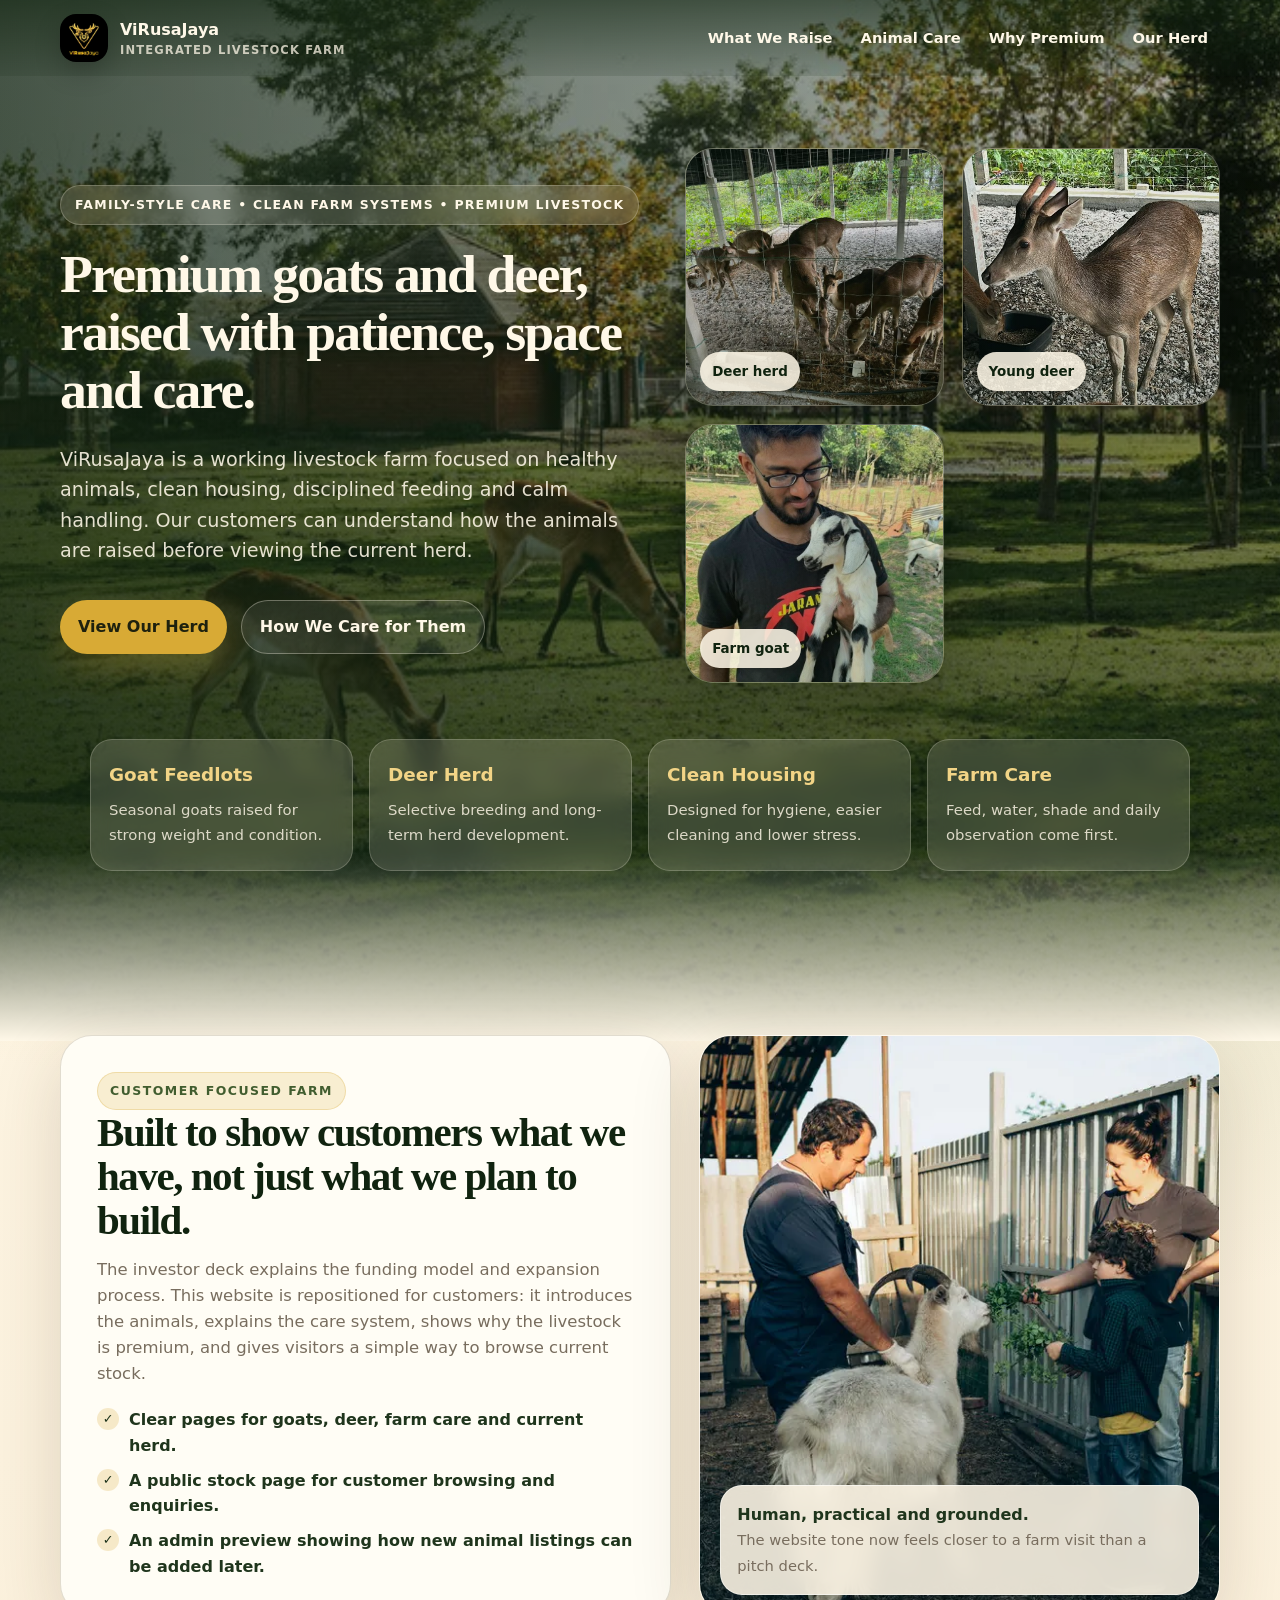
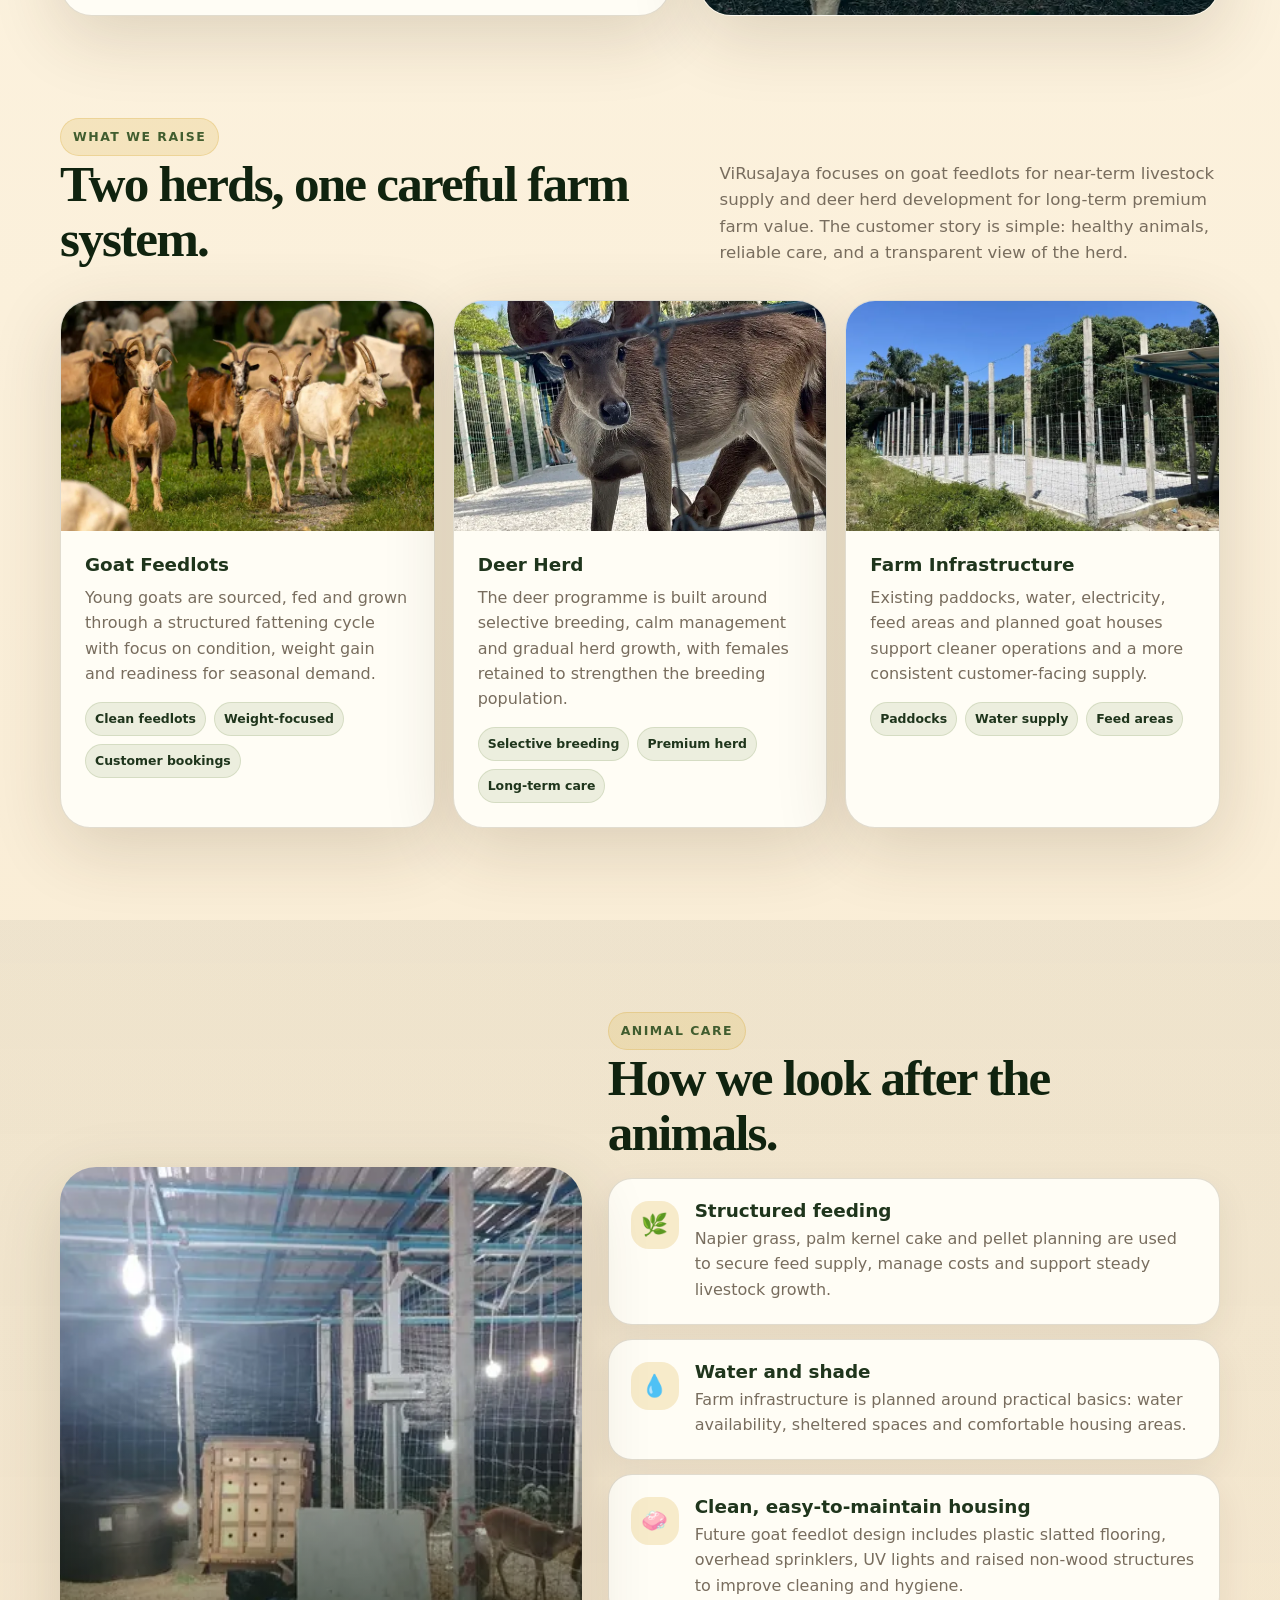
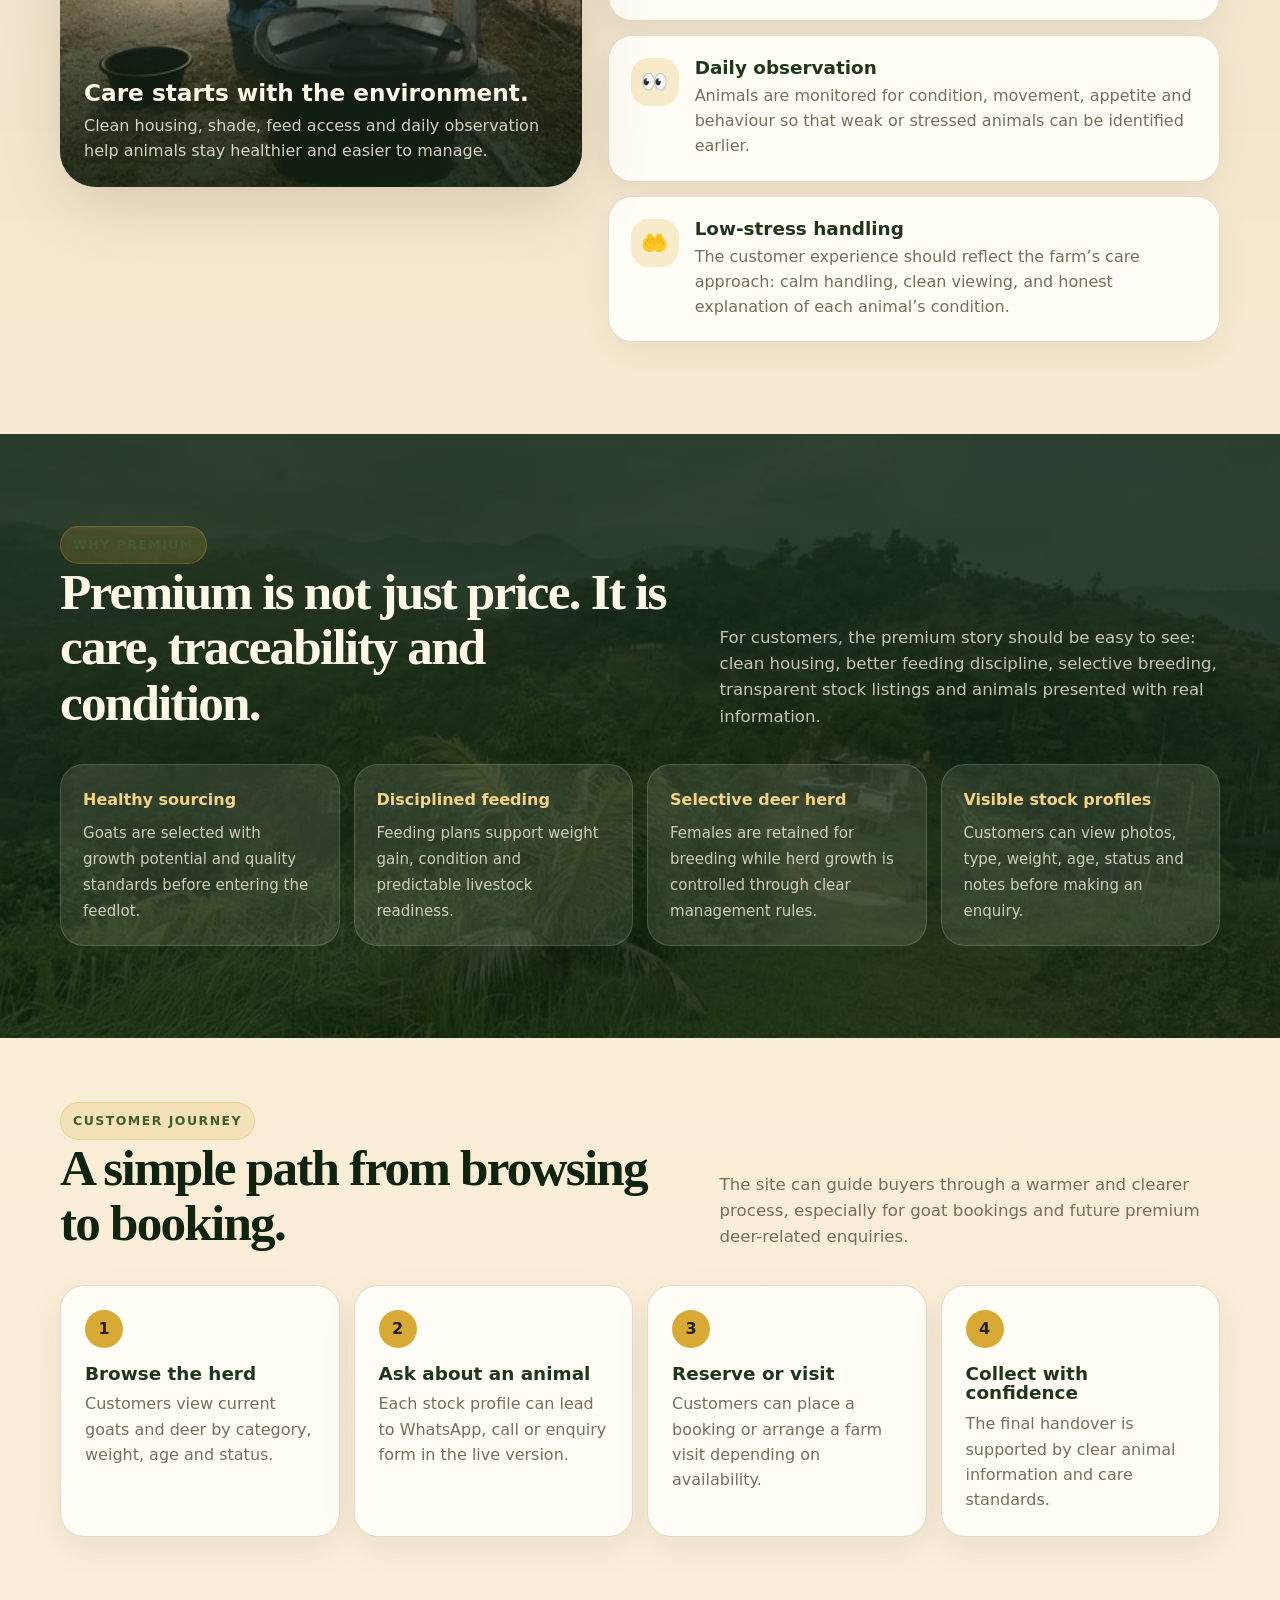
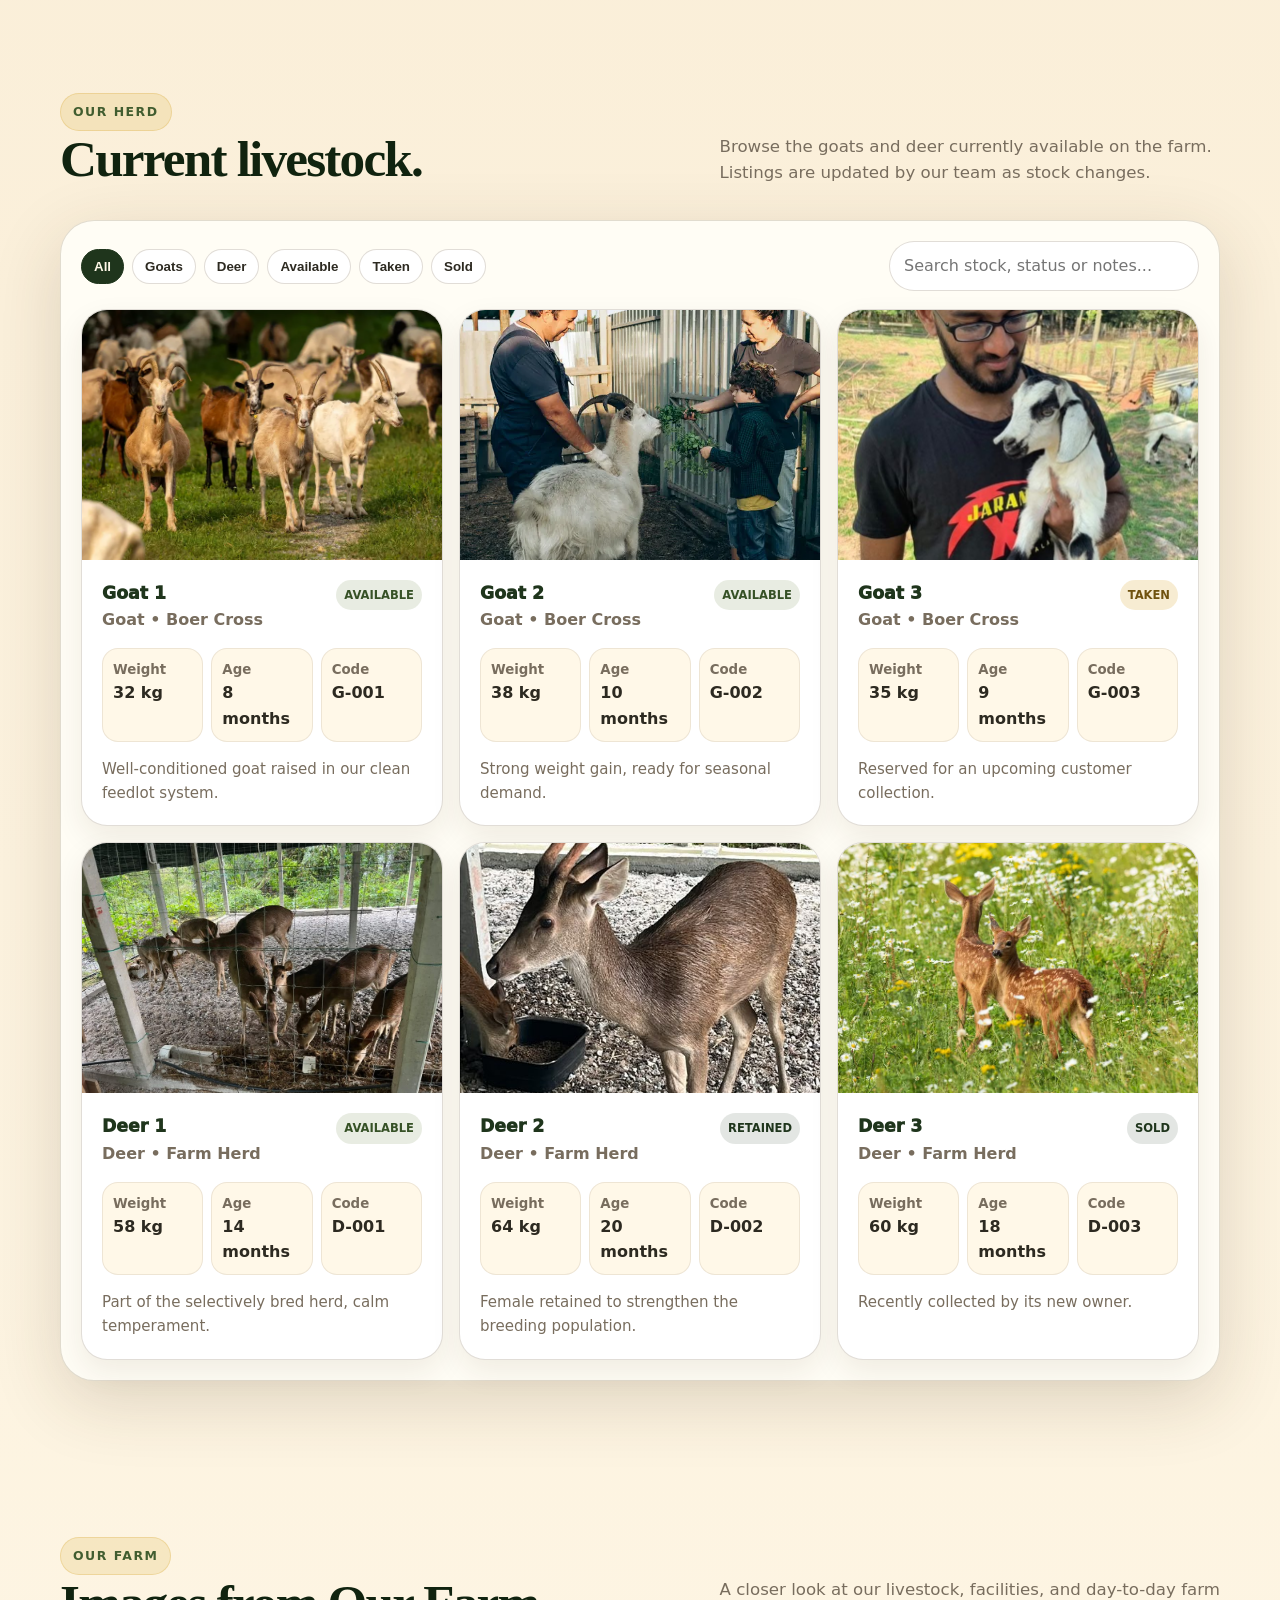
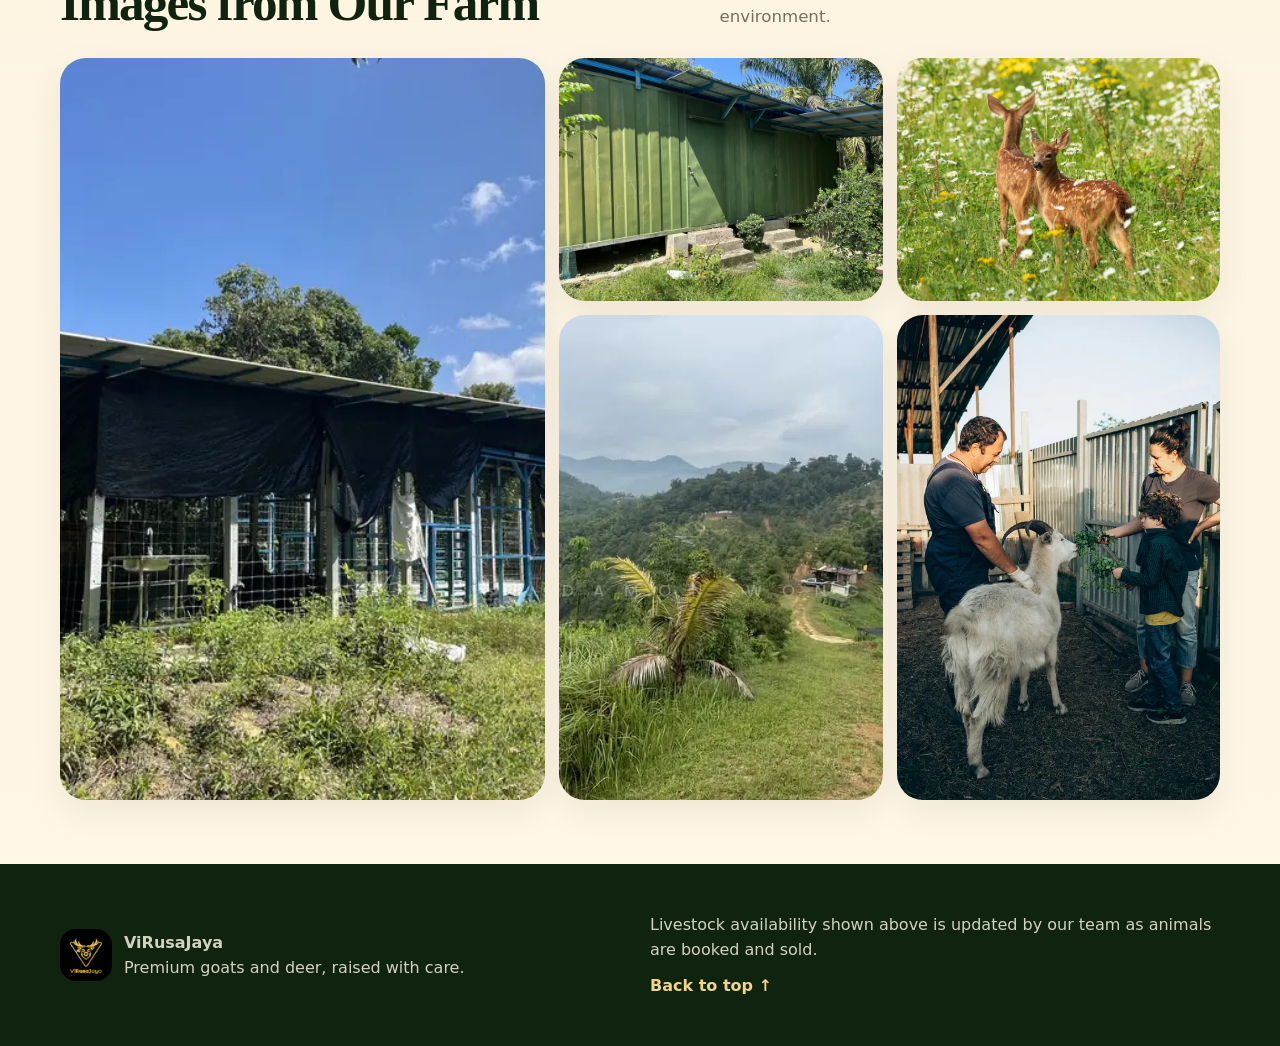
==== commit 8163bc5b: "Fix hero text sizing and center the farm-highlights cards The h1 clamp was too large on desktop widt" ====
--- a/index.html
+++ b/index.html
@@ -57,7 +57,7 @@
     }
     h1, h2, h3 { margin: 0; line-height: 1.08; }
     h1, h2 { font-family: Georgia, "Times New Roman", serif; font-weight: 700; letter-spacing: -.035em; }
-    h1 { font-size: clamp(3rem, 7vw, 6.8rem); max-width: 980px; }
+    h1 { font-size: clamp(2.4rem, 4.2vw, 4.5rem); max-width: 980px; }
     h2 { font-size: clamp(2.1rem, 4vw, 4rem); color: var(--forest-deep); }
     h3 { font-size: 1.15rem; color: var(--forest); }
     p { margin: 0; }
@@ -96,7 +96,7 @@
       position: relative;
       display: grid;
       align-items: center;
-      padding: 148px 0 110px;
+      padding: 148px 0 170px;
       color: var(--cream);
       overflow: hidden;
       background: var(--forest-deep);
@@ -218,7 +218,7 @@
     .hero-proof {
       position: relative;
       z-index: 1;
-      margin-top: 56px;
+      margin: 56px auto 0;
       display: grid;
       grid-template-columns: repeat(4, 1fr);
       gap: 16px;
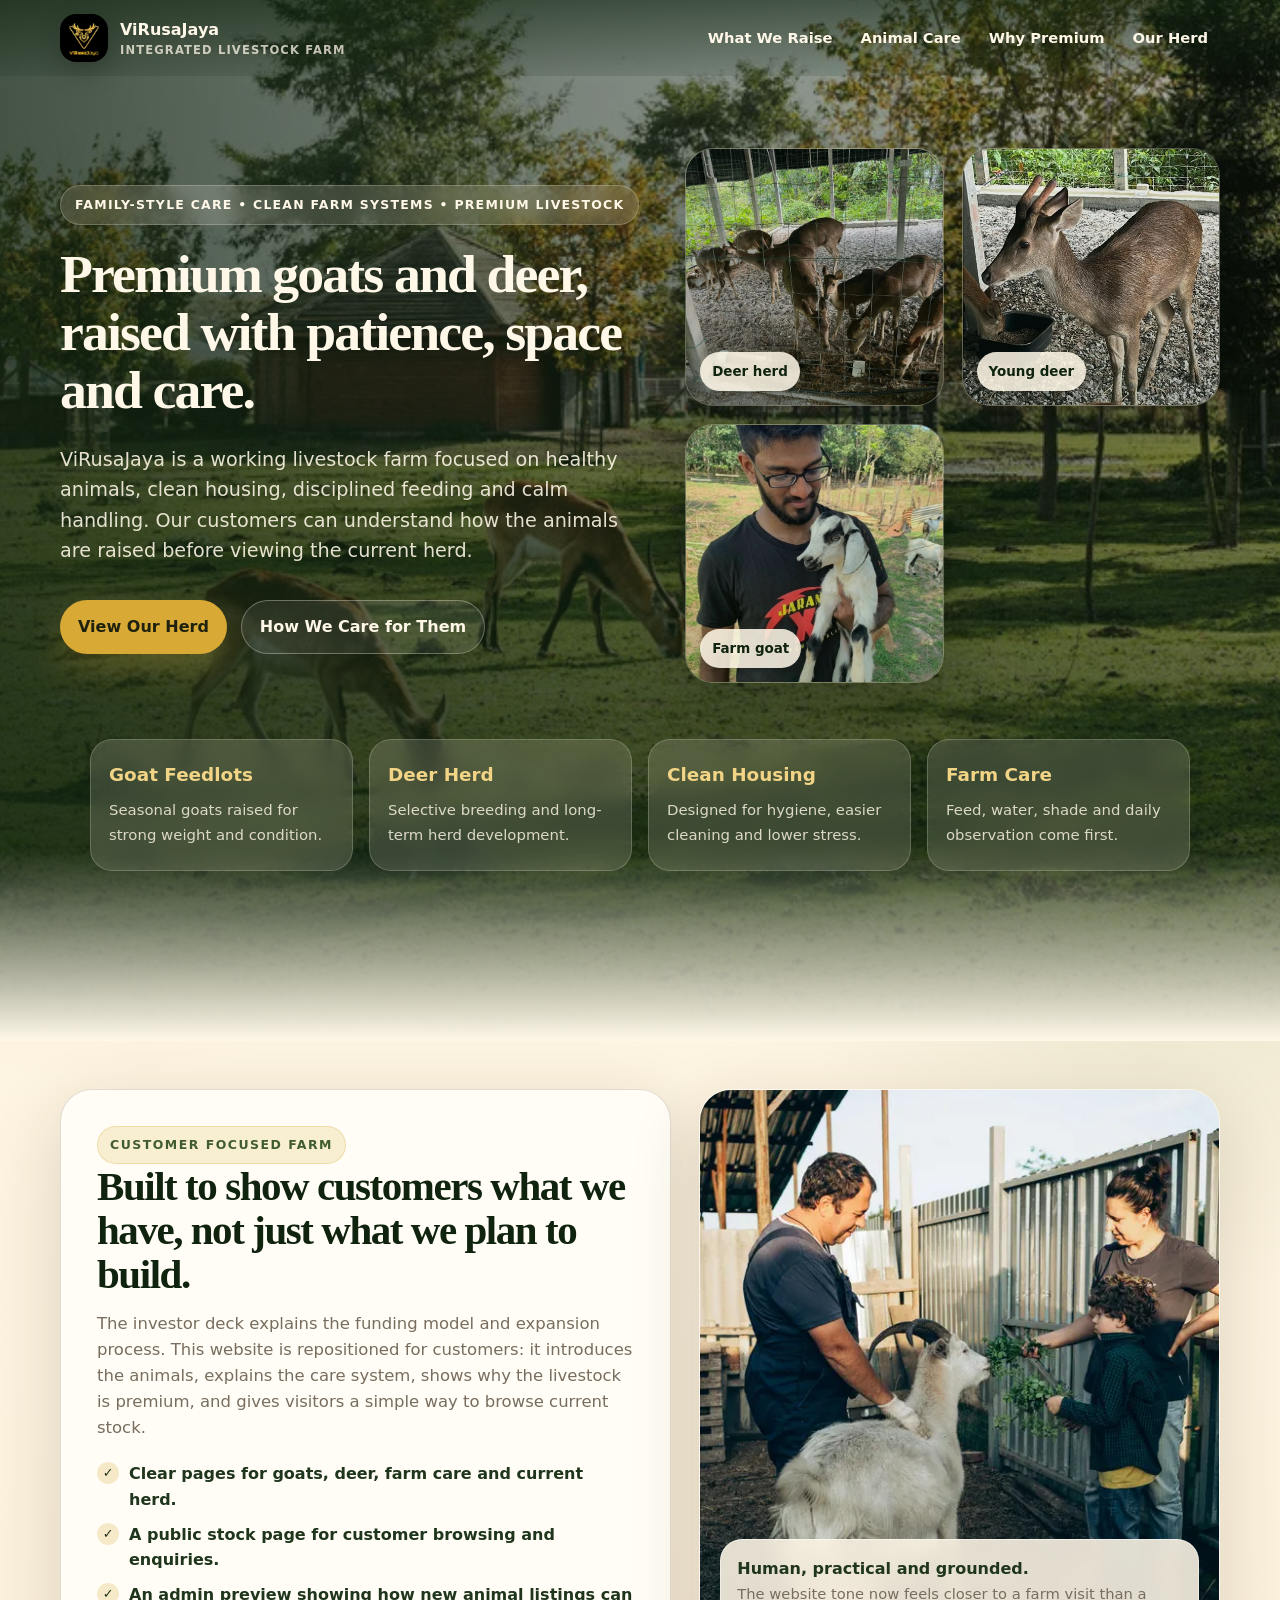
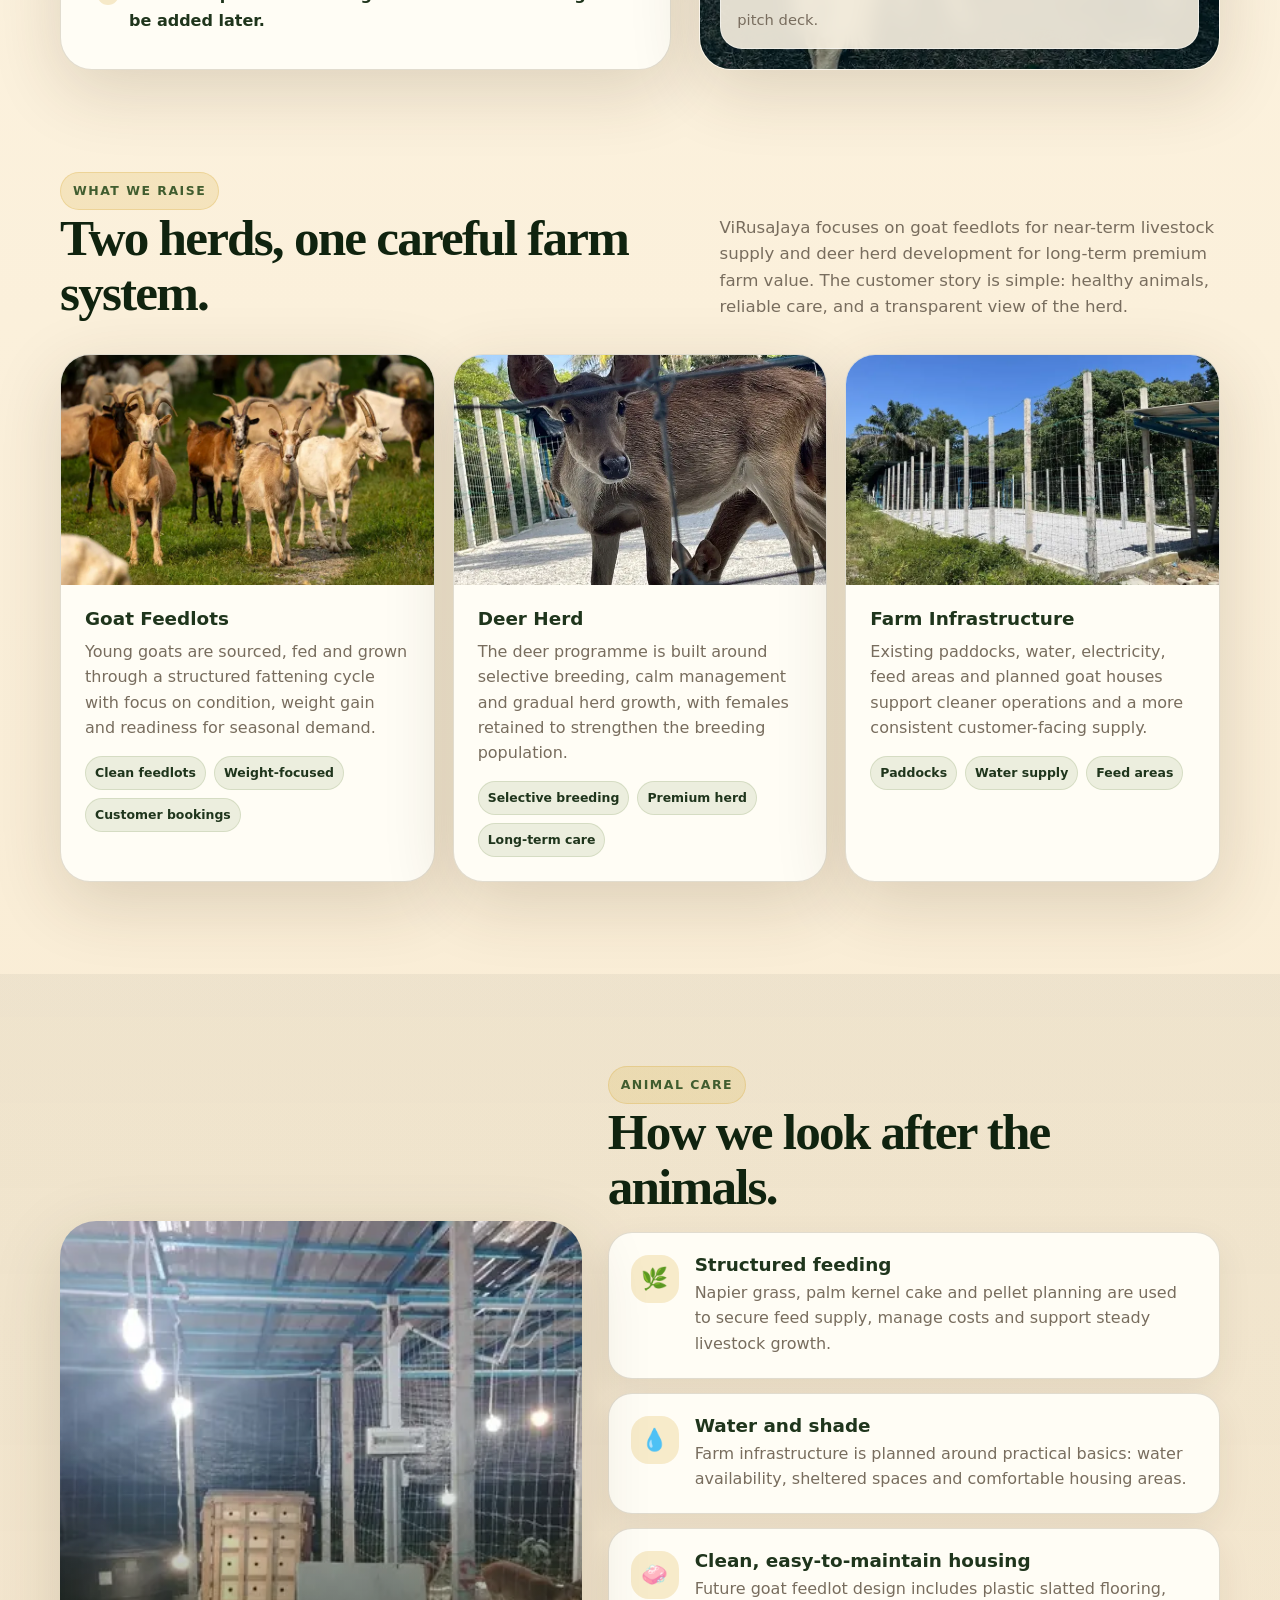
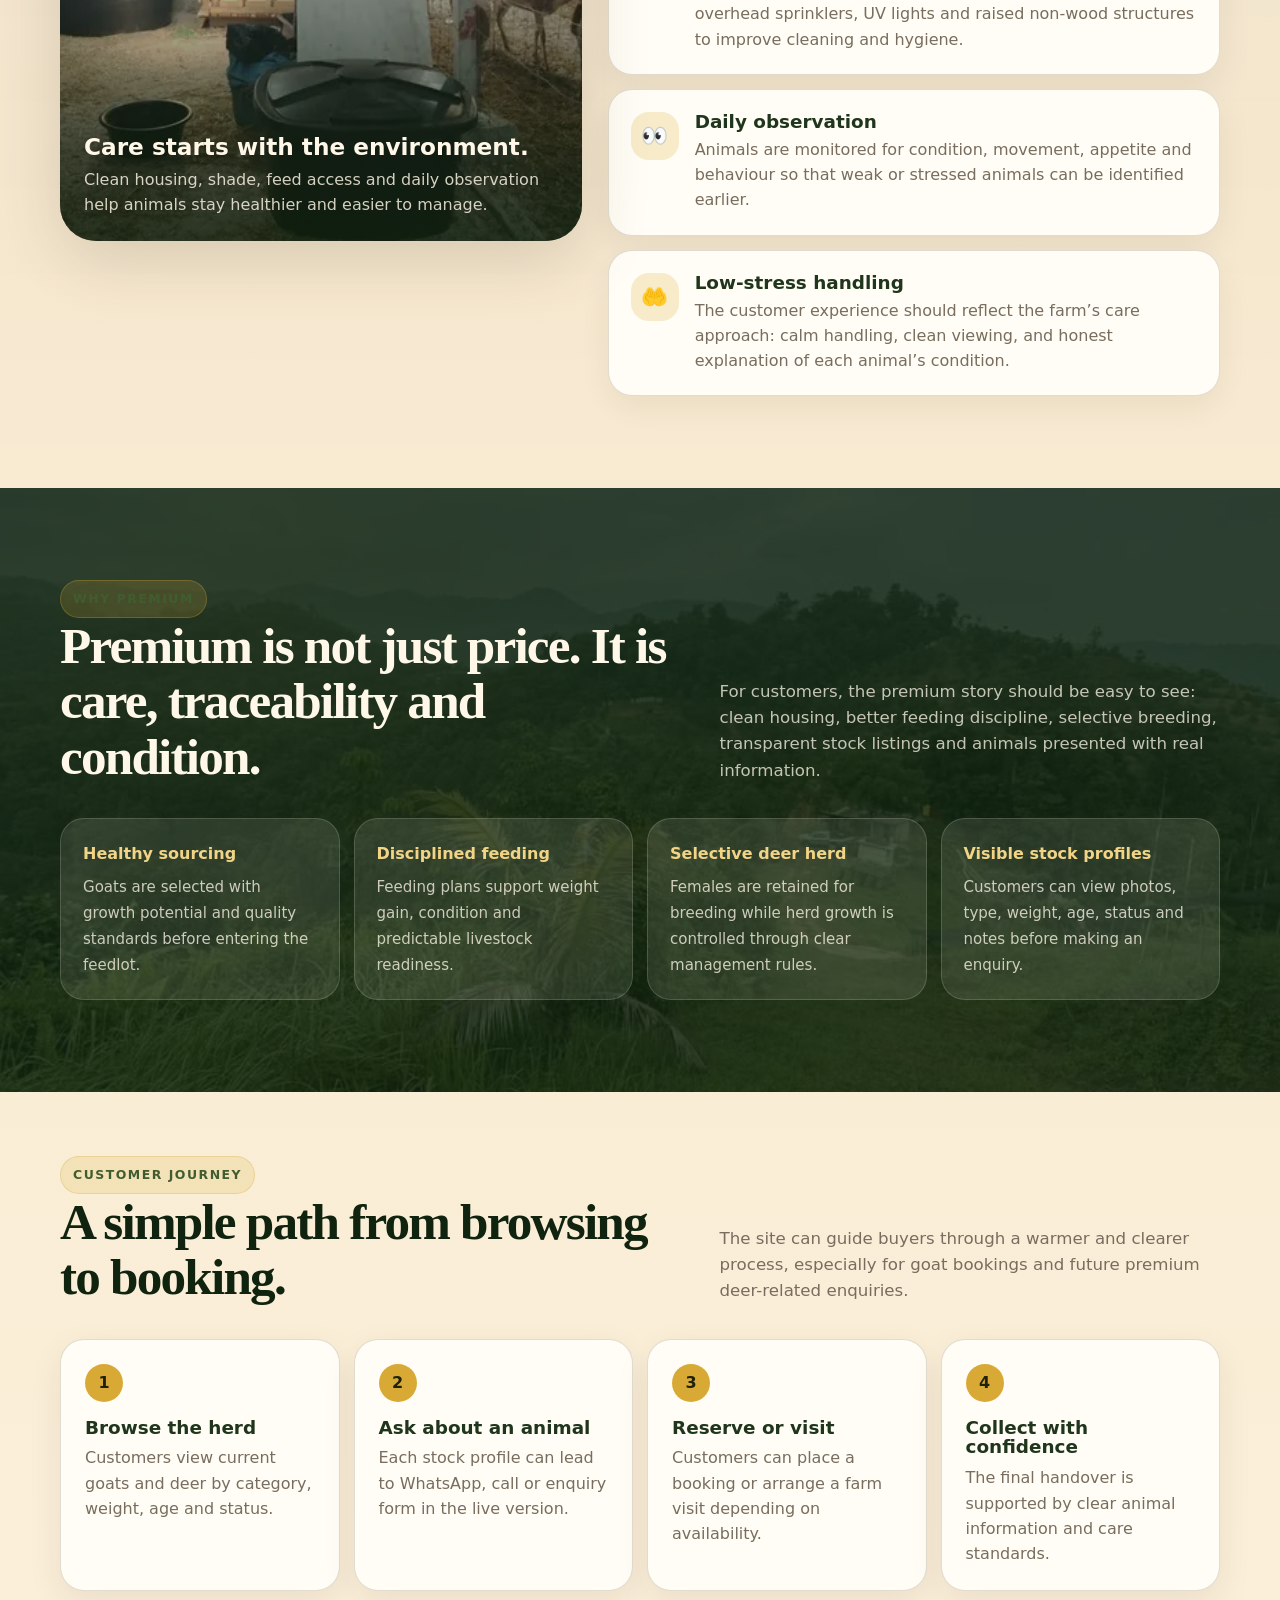
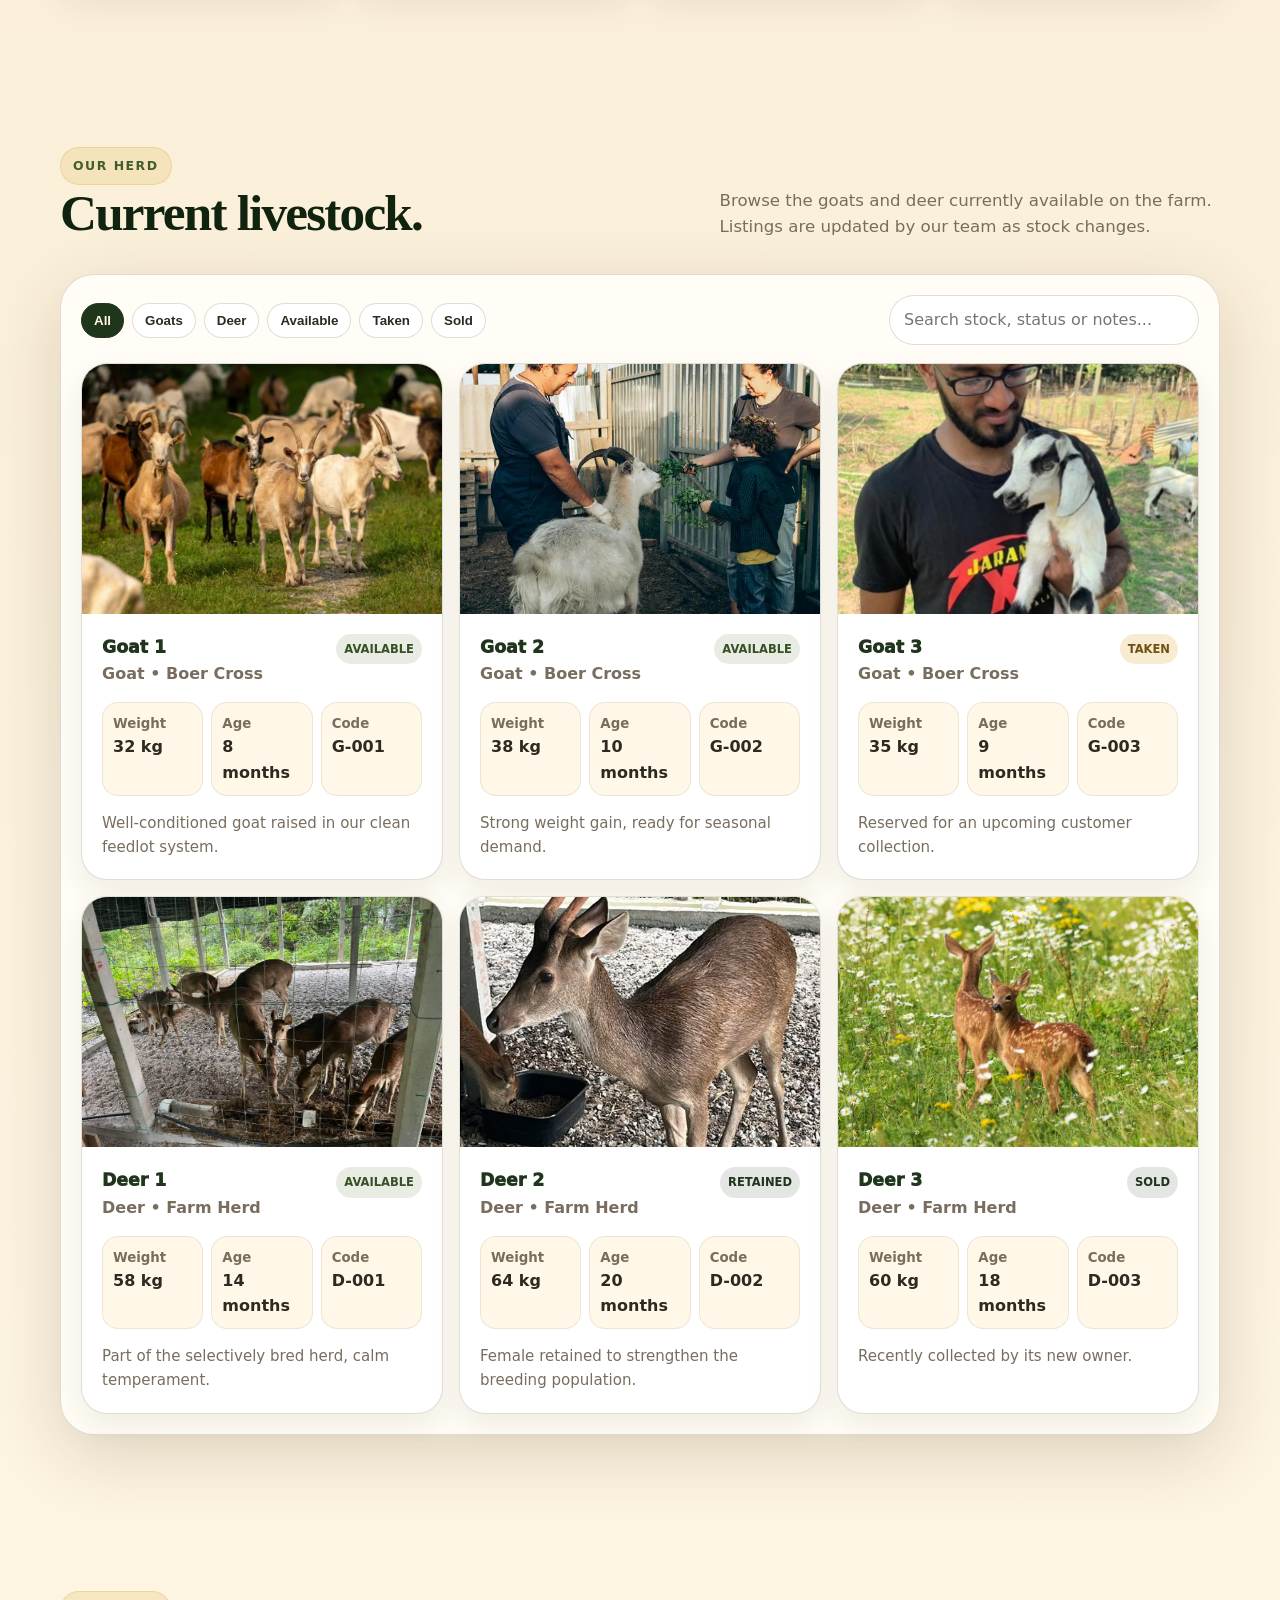
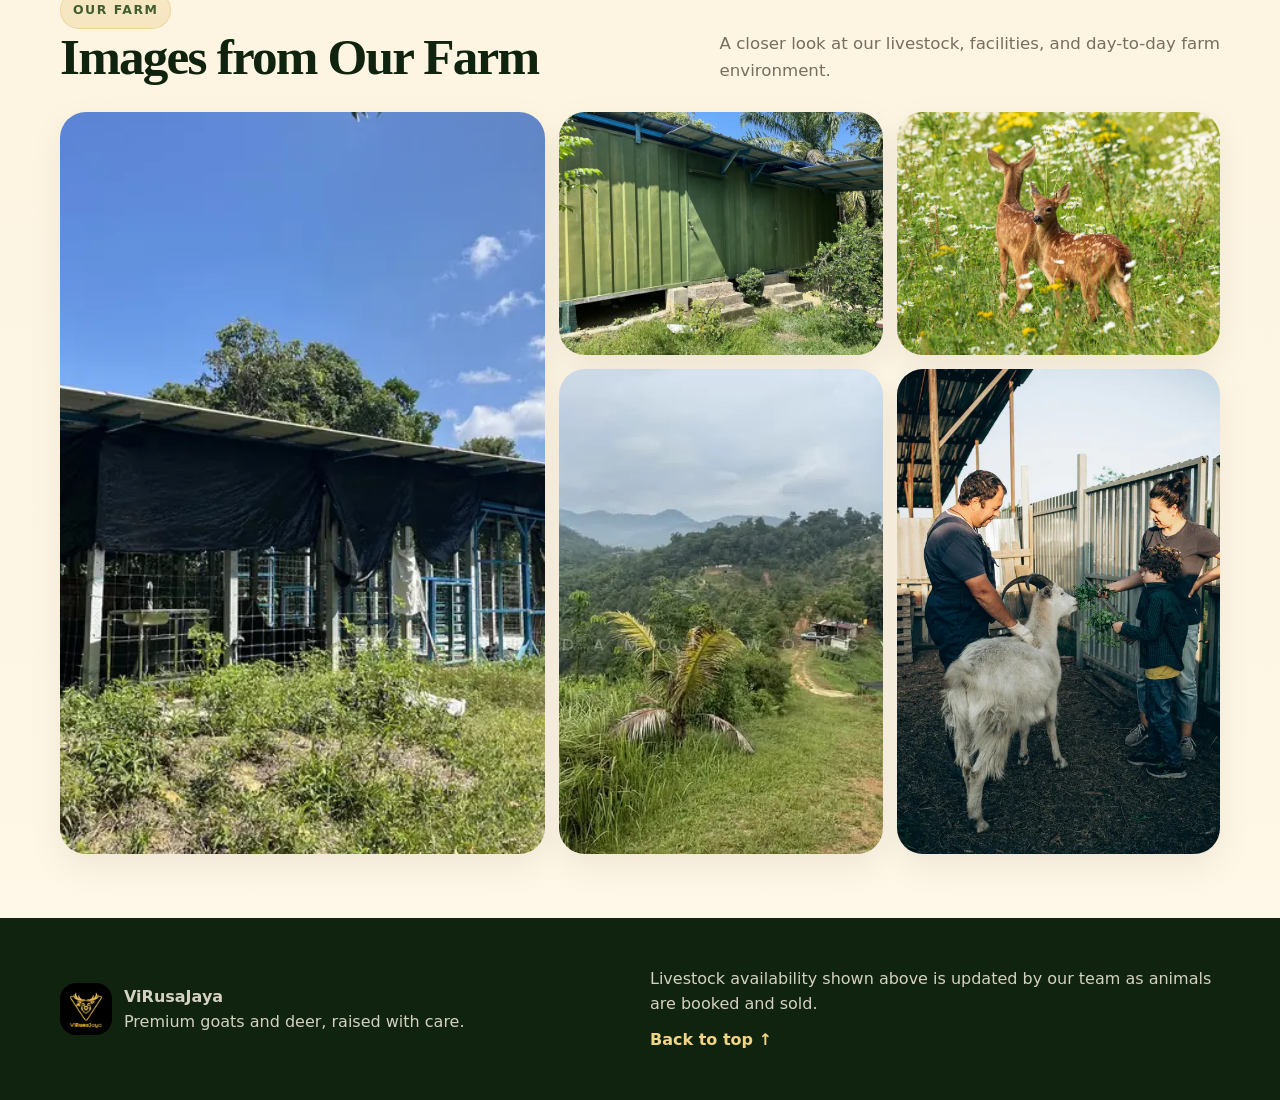
==== commit a06dc1cd: "Add spacing before intro section and remove dead CSS The intro card sat flush against the hero secti" ====
--- a/index.html
+++ b/index.html
@@ -8,19 +8,14 @@
     :root {
       --forest: #1f351c;
       --forest-deep: #10230f;
-      --leaf: #6f8b4b;
       --moss: #415d2f;
       --hay: #d8aa35;
       --hay-soft: #f2d486;
       --cream: #fff8e8;
-      --paper: #f7ecd5;
-      --earth: #76533a;
-      --clay: #a86c43;
       --ink: #2d2a21;
       --muted: #786d5e;
       --line: rgba(88, 66, 38, .18);
       --shadow: 0 20px 70px rgba(65, 43, 19, .16);
-      --radius: 28px;
     }
     * { box-sizing: border-box; }
     html { scroll-behavior: smooth; }
@@ -66,8 +61,6 @@
     .section.tight { padding: 64px 0; }
     .section-head { display: grid; grid-template-columns: 1fr .8fr; gap: 34px; align-items: end; margin-bottom: 34px; }
     .section-head p { color: var(--muted); font-size: 1.04rem; }
-    .soft-panel { background: rgba(255,248,232,.74); border: 1px solid var(--line); box-shadow: var(--shadow); border-radius: var(--radius); }
-
     .topbar {
       position: fixed; top: 0; left: 0; right: 0; z-index: 30;
       transition: background .25s ease, border-color .25s ease, backdrop-filter .25s ease;
@@ -88,8 +81,6 @@
     .links { display: flex; align-items: center; gap: 4px; flex-wrap: wrap; justify-content: flex-end; }
     .links a { text-decoration: none; font-weight: 800; font-size: .92rem; padding: 10px 12px; border-radius: 999px; }
     .links a:hover { background: rgba(216,170,53,.22); }
-    .links .admin-pill { border: 1px solid rgba(255,255,255,.28); background: rgba(255,255,255,.1); }
-    .topbar.scrolled .links .admin-pill { border-color: rgba(31,53,28,.16); background: rgba(31,53,28,.07); }
 
     .hero-screen {
       min-height: 100svh;
@@ -171,14 +162,6 @@
       font-size: .84rem;
       box-shadow: 0 10px 24px rgba(0,0,0,.16);
     }
-    .hero-photo.tall,
-    .hero-photo.wide {
-      min-height: 0;
-      grid-column: auto;
-      aspect-ratio: 1 / 1;
-    }
-
-
     .hero-content {
       position: relative;
       z-index: 1;
@@ -213,8 +196,6 @@
     .btn:hover { transform: translateY(-2px); }
     .btn.primary { background: var(--hay); color: #1e210e; box-shadow: 0 16px 34px rgba(216,170,53,.25); }
     .btn.secondary { color: var(--cream); border: 1px solid rgba(255,248,232,.32); background: rgba(255,255,255,.08); }
-    .btn.dark { background: var(--forest); color: var(--cream); }
-    .btn.light { background: #fff; color: var(--forest); border: 1px solid var(--line); }
     .hero-proof {
       position: relative;
       z-index: 1;
@@ -245,9 +226,9 @@
     }
 
     .intro-strip {
-      margin-top: -6px;
       position: relative;
       z-index: 5;
+      padding-top: 48px;
       padding-bottom: 10px;
     }
     .intro-grid {
@@ -343,27 +324,6 @@
     .animal-note { color: var(--muted); font-size:.94rem; }
     .empty { padding:30px; text-align:center; color:var(--muted); grid-column:1/-1; }
 
-    .admin-preview { background: linear-gradient(180deg, rgba(216,170,53,.12), rgba(255,248,232,0)); }
-    .admin-shell { display:grid; grid-template-columns: .85fr 1.15fr; gap:20px; align-items:start; }
-    .form-card, .table-card, .build-card { background:#fffdf5; border:1px solid var(--line); border-radius:28px; padding:22px; box-shadow:0 12px 34px rgba(65,43,19,.08); }
-    label { display:block; font-weight:850; color:var(--forest); margin-bottom:7px; }
-    input, select, textarea { width:100%; border:1px solid var(--line); background:#fff; border-radius:16px; padding:12px 13px; font:inherit; outline:none; }
-    textarea { min-height:86px; resize:vertical; }
-    .field-grid { display:grid; grid-template-columns: 1fr 1fr; gap:12px; }
-    .field { margin-bottom:12px; }
-    .form-actions { display:flex; gap:10px; flex-wrap:wrap; margin-top:12px; }
-    .mini-note { color:var(--muted); font-size:.9rem; margin-top:12px; }
-    table { width:100%; border-collapse:separate; border-spacing:0 8px; }
-    th { text-align:left; font-size:.78rem; color:var(--muted); text-transform:uppercase; letter-spacing:.06em; padding:0 10px; }
-    td { background:#fff; border-top:1px solid rgba(88,66,38,.12); border-bottom:1px solid rgba(88,66,38,.12); padding:10px; vertical-align:middle; font-size:.92rem; }
-    td:first-child { border-left:1px solid rgba(88,66,38,.12); border-radius:14px 0 0 14px; }
-    td:last-child { border-right:1px solid rgba(88,66,38,.12); border-radius:0 14px 14px 0; }
-    .thumb { width:54px; height:44px; object-fit:cover; border-radius:10px; display:block; }
-    .delete-btn { border:0; border-radius:999px; background:rgba(168,108,67,.16); color:#704425; font-weight:900; padding:8px 10px; cursor:pointer; }
-    .build-grid { display:grid; grid-template-columns: repeat(3, 1fr); gap:14px; margin-top:16px; }
-    .build-card strong { display:block; color:var(--forest); margin-bottom:5px; }
-    .build-card span { color:var(--muted); font-size:.94rem; }
-
     .gallery { display:grid; grid-template-columns: 1.2fr .8fr .8fr; gap:14px; }
     .gallery img { width:100%; height:100%; object-fit:cover; display:block; border-radius:26px; min-height:220px; box-shadow:0 12px 34px rgba(65,43,19,.08); }
     .gallery .tall { grid-row: span 2; min-height:470px; }
@@ -386,9 +346,9 @@
         grid-template-columns: repeat(2, 1fr);
       }
 
-      .section-head, .intro-grid, .care-wrap, .admin-shell, .footer-grid { grid-template-columns: 1fr; }
+      .section-head, .intro-grid, .care-wrap, .footer-grid { grid-template-columns: 1fr; }
       .raise-grid, .stock-grid { grid-template-columns: repeat(2, 1fr); }
-      .premium-grid, .process-grid, .build-grid { grid-template-columns: repeat(2, 1fr); }
+      .premium-grid, .process-grid { grid-template-columns: repeat(2, 1fr); }
       .hero-proof { grid-template-columns: repeat(2, 1fr); }
       .care-photo { min-height:460px; }
       .gallery { grid-template-columns: 1fr 1fr; }
@@ -408,62 +368,11 @@
       .hero-screen { padding-top: 100px; }
       h1 { font-size: clamp(2.6rem, 13vw, 4.2rem); }
       .section { padding: 68px 0; }
-      .raise-grid, .stock-grid, .premium-grid, .process-grid, .build-grid, .hero-proof, .field-grid, .gallery { grid-template-columns: 1fr; }
+      .raise-grid, .stock-grid, .premium-grid, .process-grid, .hero-proof, .gallery { grid-template-columns: 1fr; }
       .animal-meta { grid-template-columns: 1fr; }
       .stock-controls { align-items:stretch; }
       .search { flex-basis:100%; }
     }
-  
-    .hidden { display: none !important; }
-    .auth-card {
-      max-width: 560px;
-      margin: 0 auto 24px;
-      padding: 26px;
-      border-radius: 22px;
-      background: #fff;
-      box-shadow: var(--shadow);
-      border: 1px solid rgba(31,53,28,.10);
-    }
-    .auth-card h3 { margin-bottom: 8px; }
-    .auth-message {
-      min-height: 22px;
-      margin-top: 12px;
-      color: #8b2d2d;
-      font-weight: 700;
-      font-size: .92rem;
-    }
-    .admin-userbar {
-      display: flex;
-      justify-content: space-between;
-      align-items: center;
-      gap: 14px;
-      margin-bottom: 18px;
-      padding: 14px 16px;
-      border-radius: 16px;
-      background: rgba(31,53,28,.07);
-    }
-    .admin-userbar span { color: var(--muted); font-weight: 700; }
-    .table-actions { display: flex; flex-wrap: wrap; gap: 8px; }
-    .small-action {
-      border: 0;
-      border-radius: 999px;
-      padding: 8px 11px;
-      font-weight: 800;
-      cursor: pointer;
-      background: rgba(31,53,28,.10);
-      color: var(--green);
-    }
-    .small-action.danger {
-      background: rgba(146,50,43,.10);
-      color: #8b2d2d;
-    }
-    .save-message {
-      min-height: 22px;
-      margin-top: 10px;
-      font-weight: 700;
-      color: var(--green);
-    }
-
 
     .farm-gallery-heading {
       margin-bottom: 28px;
@@ -487,7 +396,6 @@
         <a href="#care">Animal Care</a>
         <a href="#premium">Why Premium</a>
         <a href="#herd">Our Herd</a>
-        
       </nav>
     </div>
   </header>
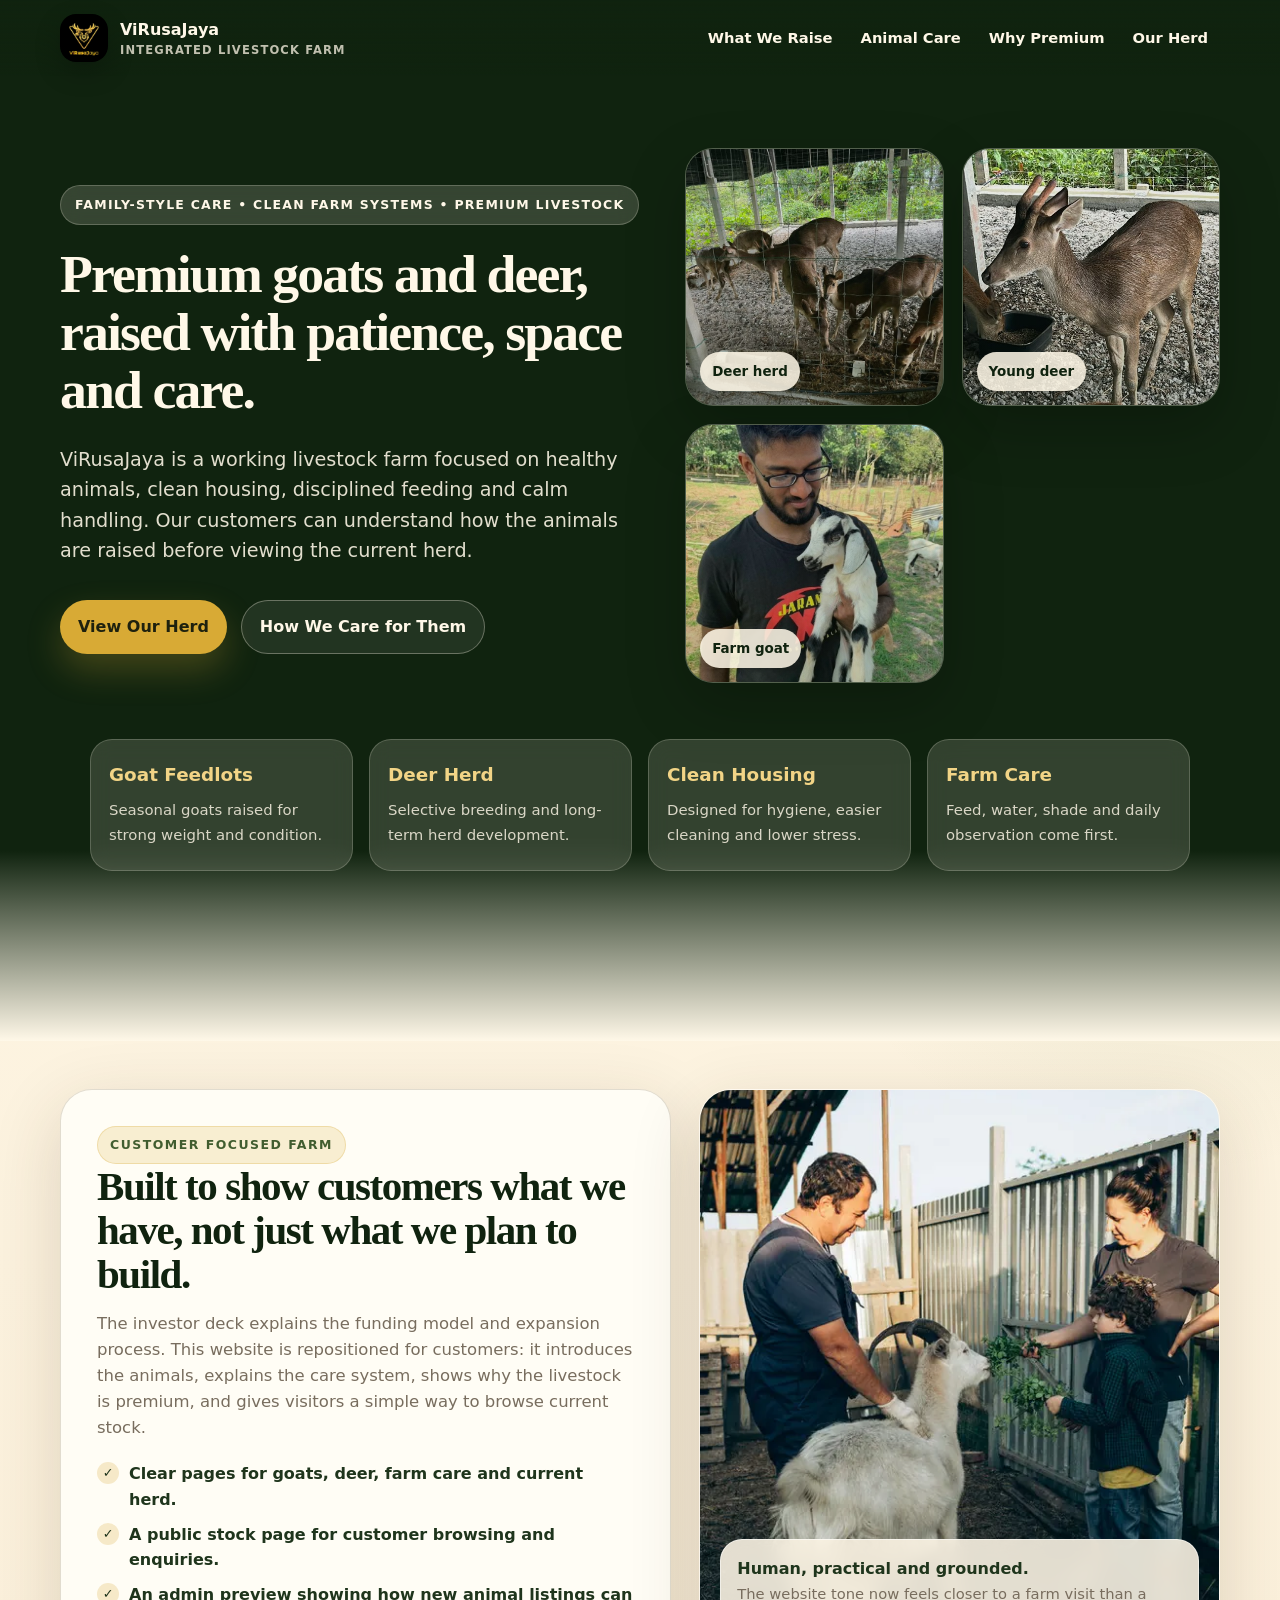
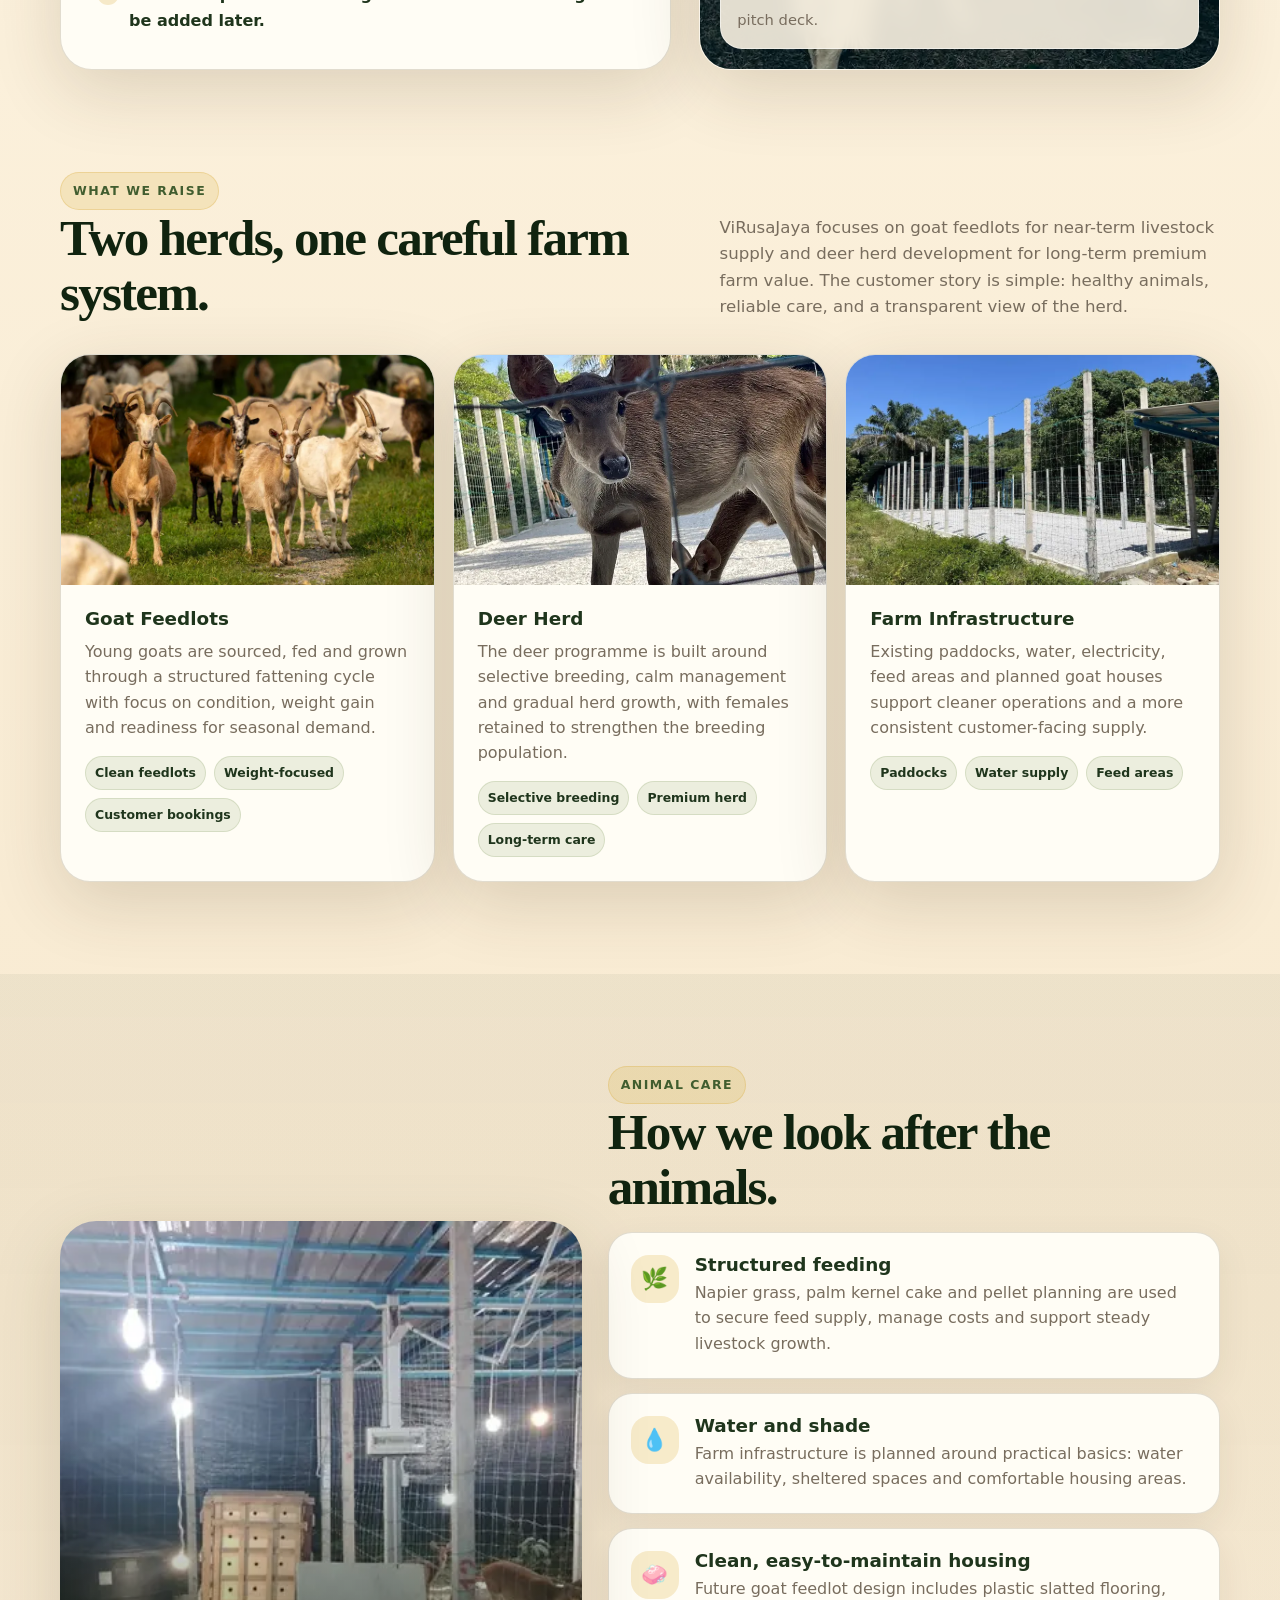
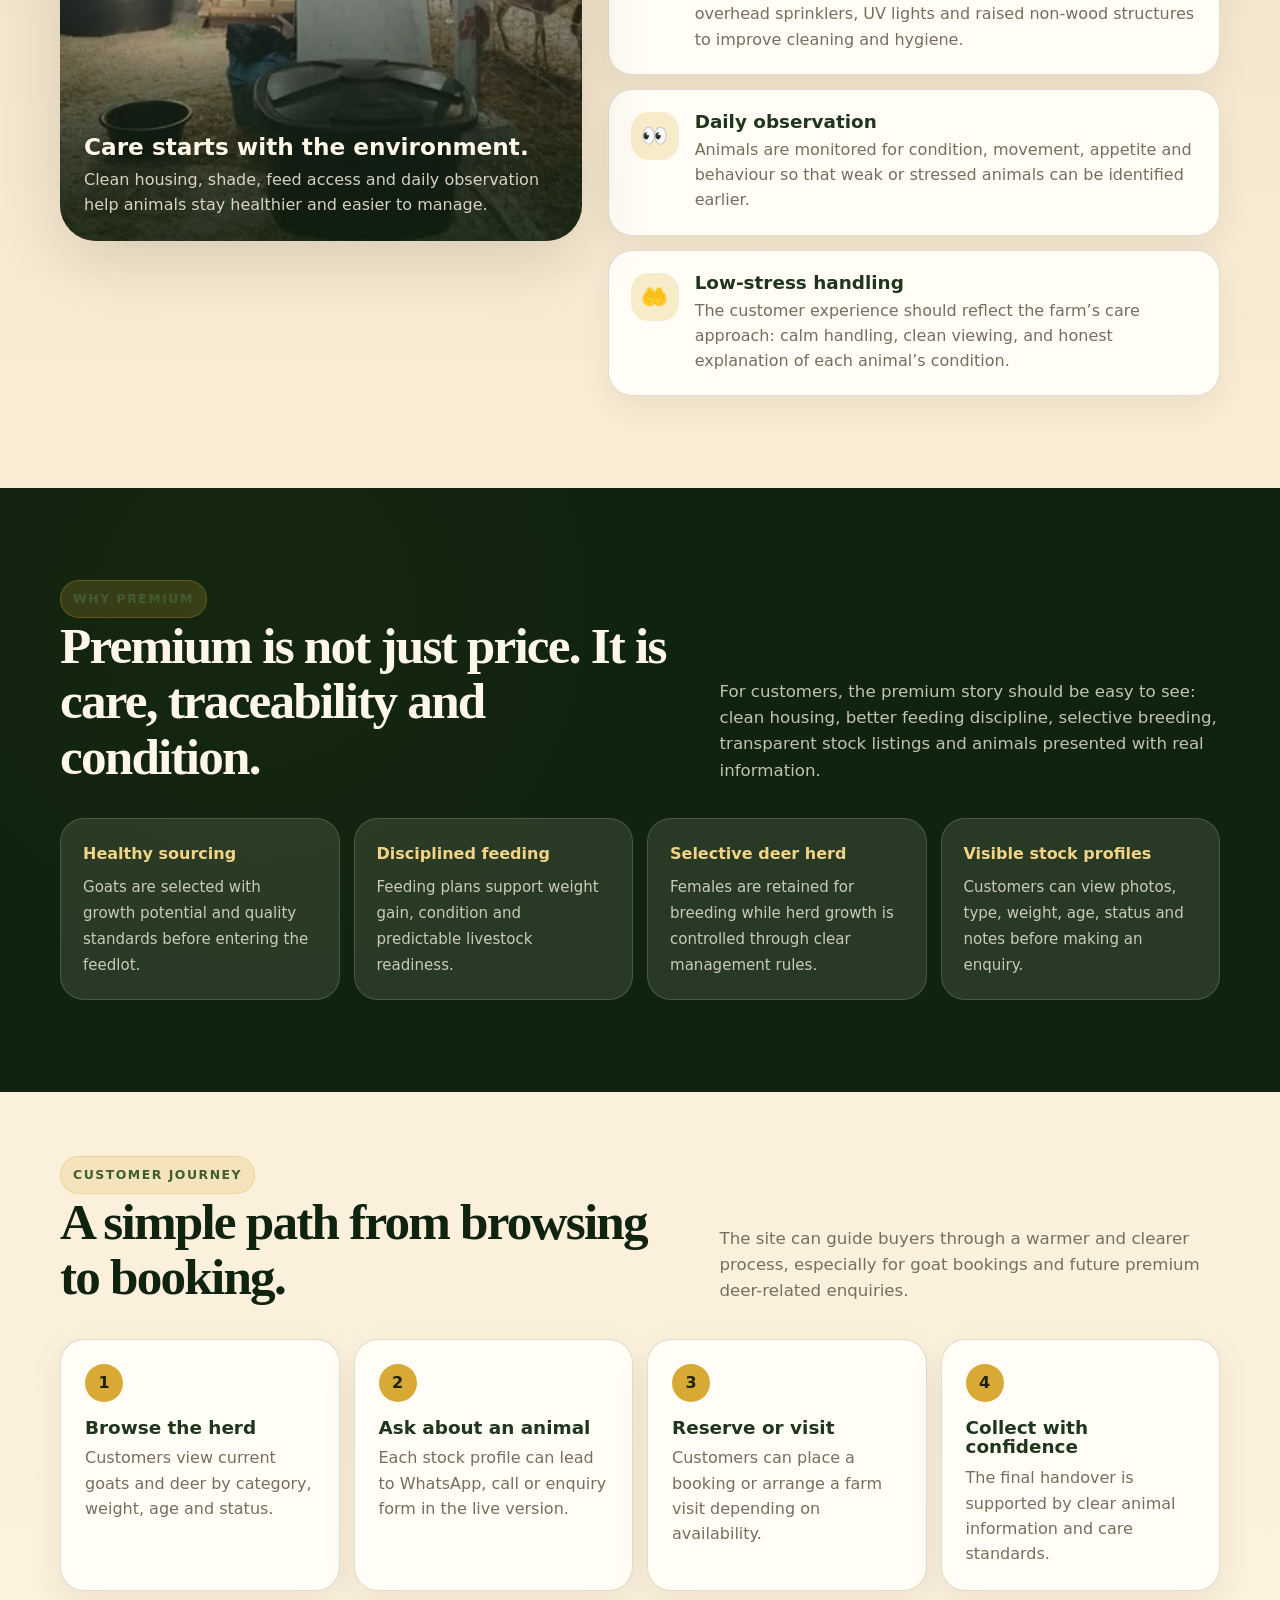
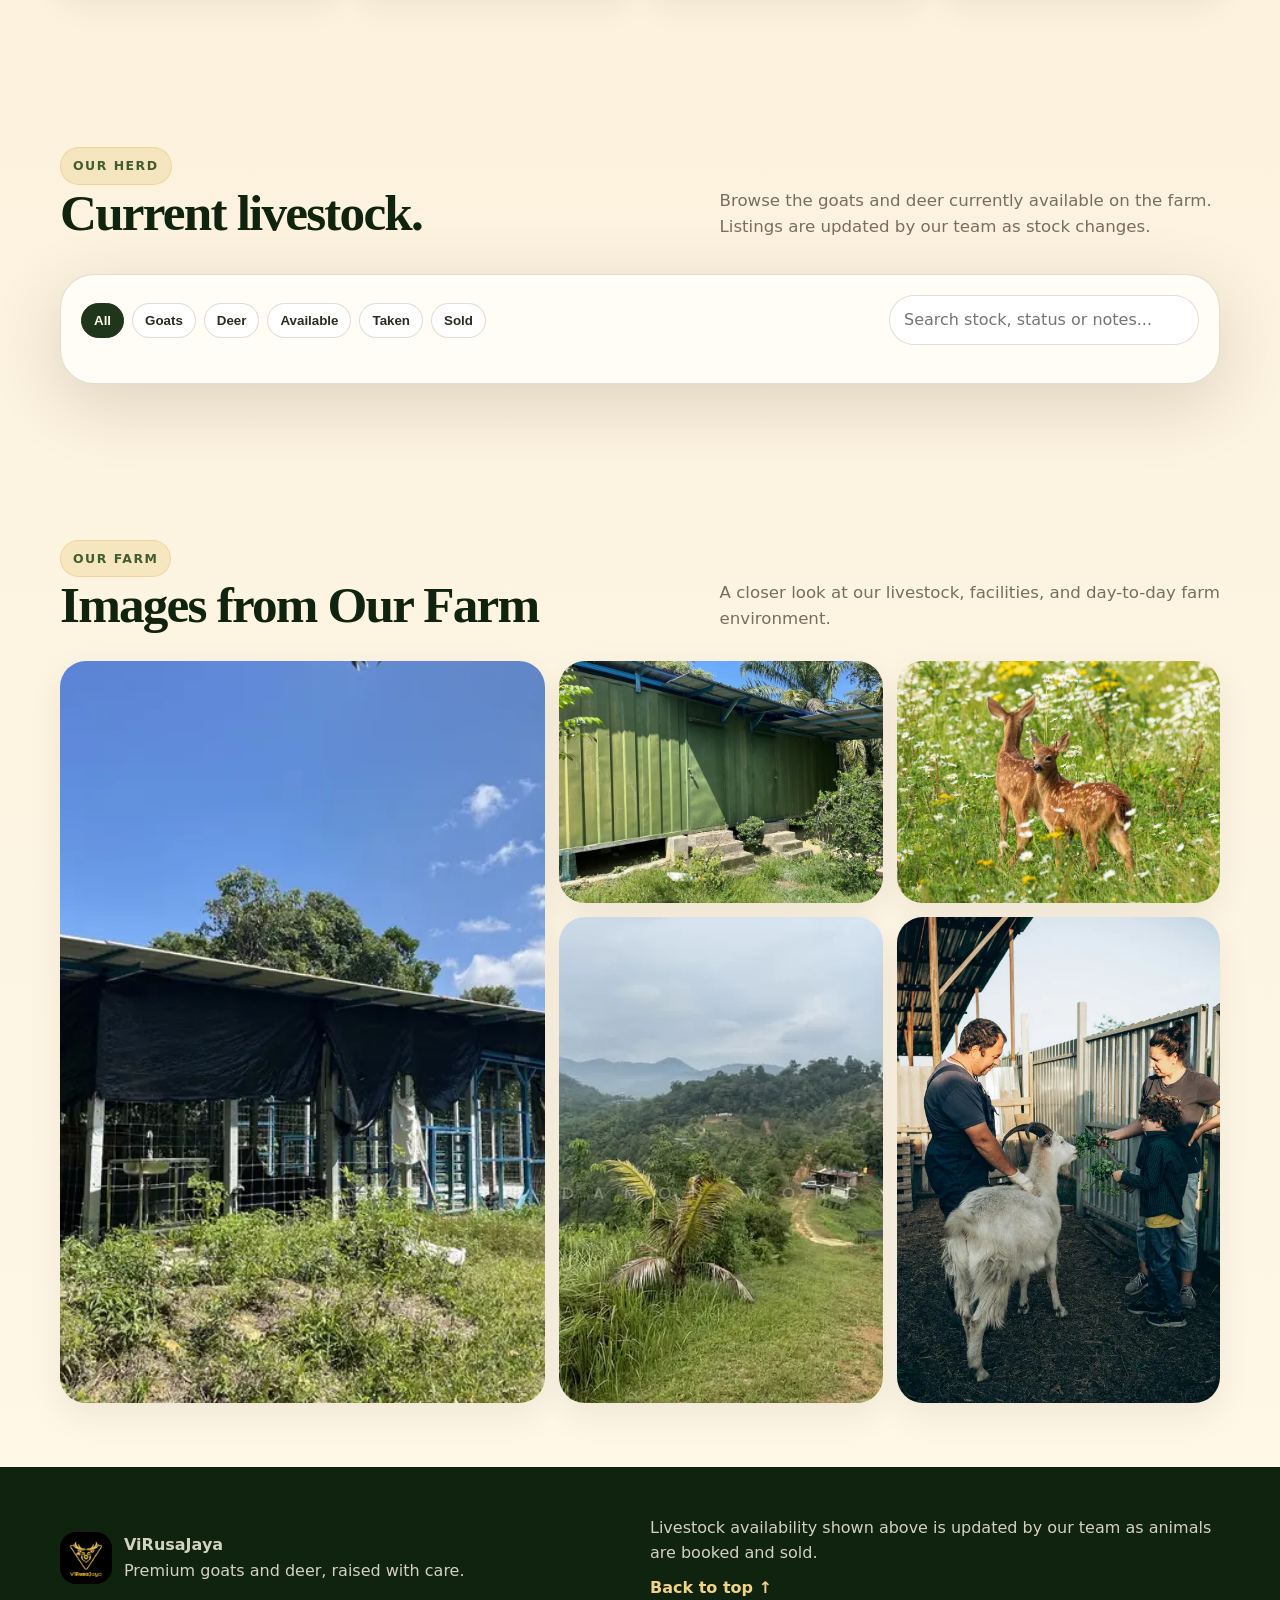
==== commit 19c547e0: "Add Supabase-backed admin dashboard for stock management - Extract shared styles into assets/css/sit" ====
--- a/index.html
+++ b/index.html
@@ -4,385 +4,7 @@
   <meta charset="UTF-8" />
   <meta name="viewport" content="width=device-width, initial-scale=1.0" />
   <title>ViRusaJaya | Premium Livestock Farm</title>
-  <style>
-    :root {
-      --forest: #1f351c;
-      --forest-deep: #10230f;
-      --moss: #415d2f;
-      --hay: #d8aa35;
-      --hay-soft: #f2d486;
-      --cream: #fff8e8;
-      --ink: #2d2a21;
-      --muted: #786d5e;
-      --line: rgba(88, 66, 38, .18);
-      --shadow: 0 20px 70px rgba(65, 43, 19, .16);
-    }
-    * { box-sizing: border-box; }
-    html { scroll-behavior: smooth; }
-    body {
-      margin: 0;
-      color: var(--ink);
-      font-family: Inter, ui-sans-serif, system-ui, -apple-system, BlinkMacSystemFont, "Segoe UI", sans-serif;
-      line-height: 1.58;
-      background:
-        radial-gradient(circle at 8% 8%, rgba(216, 170, 53, .18), transparent 30rem),
-        radial-gradient(circle at 92% 12%, rgba(111, 139, 75, .15), transparent 25rem),
-        linear-gradient(180deg, #fff8e8 0%, #f8ead1 45%, #fff8e8 100%);
-    }
-    body::before {
-      content: "";
-      position: fixed;
-      inset: 0;
-      pointer-events: none;
-      opacity: .13;
-      background-image:
-        linear-gradient(rgba(96, 72, 45, .08) 1px, transparent 1px),
-        linear-gradient(90deg, rgba(96, 72, 45, .08) 1px, transparent 1px);
-      background-size: 32px 32px;
-      mask-image: linear-gradient(to bottom, black 0%, transparent 80%);
-      z-index: -1;
-    }
-    .wrap { width: min(1160px, calc(100% - 36px)); margin: 0 auto; }
-    .eyebrow {
-      display: inline-flex; align-items: center; gap: 8px;
-      font-weight: 850; font-size: .78rem; letter-spacing: .12em; text-transform: uppercase;
-      color: var(--moss);
-      background: rgba(216,170,53,.18); border: 1px solid rgba(216,170,53,.28);
-      padding: 8px 12px; border-radius: 999px;
-    }
-    h1, h2, h3 { margin: 0; line-height: 1.08; }
-    h1, h2 { font-family: Georgia, "Times New Roman", serif; font-weight: 700; letter-spacing: -.035em; }
-    h1 { font-size: clamp(2.4rem, 4.2vw, 4.5rem); max-width: 980px; }
-    h2 { font-size: clamp(2.1rem, 4vw, 4rem); color: var(--forest-deep); }
-    h3 { font-size: 1.15rem; color: var(--forest); }
-    p { margin: 0; }
-    a { color: inherit; }
-    .section { padding: 92px 0; }
-    .section.tight { padding: 64px 0; }
-    .section-head { display: grid; grid-template-columns: 1fr .8fr; gap: 34px; align-items: end; margin-bottom: 34px; }
-    .section-head p { color: var(--muted); font-size: 1.04rem; }
-    .topbar {
-      position: fixed; top: 0; left: 0; right: 0; z-index: 30;
-      transition: background .25s ease, border-color .25s ease, backdrop-filter .25s ease;
-      background: linear-gradient(180deg, rgba(16, 35, 15, .58), rgba(16, 35, 15, .12));
-      color: var(--cream);
-    }
-    .topbar.scrolled {
-      background: rgba(255, 248, 232, .92);
-      color: var(--ink);
-      border-bottom: 1px solid var(--line);
-      backdrop-filter: blur(14px);
-      box-shadow: 0 12px 40px rgba(51, 35, 18, .08);
-    }
-    .nav { display: flex; align-items: center; justify-content: space-between; gap: 18px; padding: 14px 0; }
-    .brand { display: flex; align-items: center; gap: 12px; min-width: max-content; text-decoration: none; font-weight: 900; }
-    .brand img { width: 48px; height: 48px; border-radius: 16px; object-fit: cover; box-shadow: 0 10px 26px rgba(0,0,0,.24); }
-    .brand small { display: block; font-weight: 800; font-size: .72rem; opacity: .74; letter-spacing: .1em; text-transform: uppercase; margin-top: -2px; }
-    .links { display: flex; align-items: center; gap: 4px; flex-wrap: wrap; justify-content: flex-end; }
-    .links a { text-decoration: none; font-weight: 800; font-size: .92rem; padding: 10px 12px; border-radius: 999px; }
-    .links a:hover { background: rgba(216,170,53,.22); }
-
-    .hero-screen {
-      min-height: 100svh;
-      position: relative;
-      display: grid;
-      align-items: center;
-      padding: 148px 0 170px;
-      color: var(--cream);
-      overflow: hidden;
-      background: var(--forest-deep);
-    }
-    .hero-screen::before {
-      content: ""; position: absolute; inset: 0;
-      background:
-        linear-gradient(180deg, rgba(16,35,15,.18) 0%, rgba(16,35,15,.2) 28%, rgba(16,35,15,.82) 100%),
-        linear-gradient(90deg, rgba(16,35,15,.7) 0%, rgba(16,35,15,.4) 44%, rgba(16,35,15,.12) 100%),
-        url('assets/img/hero-bg.webp') center center / cover no-repeat;
-      transform: scale(1.02);
-    }
-    .hero-screen::after {
-      content: ""; position: absolute; inset: auto 0 0 0; height: 190px;
-      background: linear-gradient(180deg, transparent, #fff8e8);
-      pointer-events: none;
-    }
-    
-    .hero-main {
-      position: relative;
-      z-index: 1;
-      display: grid;
-      grid-template-columns: minmax(0, 1.05fr) minmax(320px, .95fr);
-      gap: 34px;
-      align-items: center;
-    }
-    .hero-content {
-      max-width: 760px;
-    }
-    .hero-media {
-      display: grid;
-      grid-template-columns: 1fr 1fr;
-      gap: 18px;
-      align-self: start;
-    }
-    .hero-photo {
-      position: relative;
-      overflow: hidden;
-      border-radius: 28px;
-      border: 1px solid rgba(255,248,232,.22);
-      background: rgba(255,248,232,.08);
-      box-shadow: 0 22px 60px rgba(0,0,0,.22);
-      backdrop-filter: blur(10px);
-      aspect-ratio: 1 / 1;
-      min-height: 0;
-    }
-    .hero-photo img {
-      width: 100%;
-      height: 100%;
-      display: block;
-      object-fit: cover;
-    }
-    .hero-photo::after {
-      content: "";
-      position: absolute;
-      inset: 0;
-      background: linear-gradient(180deg, rgba(16,35,15,.06) 0%, rgba(16,35,15,.28) 100%);
-      pointer-events: none;
-    }
-    .hero-photo-label {
-      position: absolute;
-      left: 14px;
-      bottom: 14px;
-      z-index: 2;
-      display: inline-flex;
-      align-items: center;
-      padding: 9px 12px;
-      border-radius: 999px;
-      background: rgba(255,248,232,.86);
-      color: var(--forest-deep);
-      font-weight: 900;
-      font-size: .84rem;
-      box-shadow: 0 10px 24px rgba(0,0,0,.16);
-    }
-    .hero-content {
-      position: relative;
-      z-index: 1;
-      max-width: 820px;
-      padding-top: 8px;
-    }
-    .hero-kicker {
-      display: inline-flex; gap: 10px; align-items: center; margin-bottom: 20px;
-      padding: 9px 14px; border-radius: 999px;
-      background: rgba(255,248,232,.16); border: 1px solid rgba(255,248,232,.22);
-      font-weight: 900; letter-spacing: .1em; text-transform: uppercase; font-size: .78rem;
-      backdrop-filter: blur(10px);
-    }
-    .hero-content p {
-      max-width: 760px;
-      font-size: clamp(1.05rem, 1.5vw, 1.34rem);
-      color: rgba(255,248,232,.88);
-      margin-top: 26px;
-    }
-    .hero-actions {
-      display: flex;
-      flex-wrap: wrap;
-      gap: 14px;
-      margin-top: 34px;
-    }
-    .btn {
-      appearance: none; border: 0; cursor: pointer; text-decoration: none;
-      display: inline-flex; align-items: center; justify-content: center; gap: 9px;
-      border-radius: 999px; padding: 13px 18px; font-weight: 900;
-      transition: transform .18s ease, box-shadow .18s ease, background .18s ease;
-    }
-    .btn:hover { transform: translateY(-2px); }
-    .btn.primary { background: var(--hay); color: #1e210e; box-shadow: 0 16px 34px rgba(216,170,53,.25); }
-    .btn.secondary { color: var(--cream); border: 1px solid rgba(255,248,232,.32); background: rgba(255,255,255,.08); }
-    .hero-proof {
-      position: relative;
-      z-index: 1;
-      margin: 56px auto 0;
-      display: grid;
-      grid-template-columns: repeat(4, 1fr);
-      gap: 16px;
-      max-width: 1100px;
-    }
-    .proof-card {
-      background: rgba(255,248,232,.15);
-      border: 1px solid rgba(255,248,232,.2);
-      border-radius: 22px;
-      padding: 20px 18px;
-      min-height: 132px;
-      backdrop-filter: blur(10px);
-    }
-    .proof-card strong {
-      display:block;
-      color: var(--hay-soft);
-      font-size: 1.15rem;
-      margin-bottom: 8px;
-    }
-    .proof-card span {
-      font-size: .93rem;
-      line-height: 1.55;
-      color: rgba(255,248,232,.82);
-    }
-
-    .intro-strip {
-      position: relative;
-      z-index: 5;
-      padding-top: 48px;
-      padding-bottom: 10px;
-    }
-    .intro-grid {
-      display: grid;
-      grid-template-columns: 1.08fr .92fr;
-      gap: 28px;
-      align-items: stretch;
-    }
-    .intro-card {
-      padding: 36px;
-      border-radius: 32px;
-      background: #fffdf5;
-      border: 1px solid var(--line);
-      box-shadow: var(--shadow);
-    }
-    .intro-card h2 { font-size: clamp(1.9rem, 3.2vw, 3.2rem); }
-    .intro-card p { margin-top: 15px; color: var(--muted); font-size: 1.03rem; }
-    .quiet-list { display:grid; gap:10px; margin-top: 20px; }
-    .quiet-list div { display:flex; gap:10px; align-items:flex-start; font-weight:750; color: var(--forest); }
-    .tick { width: 22px; height: 22px; flex:0 0 22px; border-radius:999px; background: rgba(216,170,53,.23); display:grid; place-items:center; color: var(--forest); font-size:.8rem; margin-top:1px; }
-    .image-stack {
-      position: relative;
-      min-height: 400px;
-      border-radius: 32px;
-      overflow: hidden;
-      box-shadow: var(--shadow);
-      border: 1px solid rgba(255,255,255,.5);
-    }
-    .image-stack img { position:absolute; inset:0; width:100%; height:100%; object-fit:cover; }
-    .caption-chip { position:absolute; left:20px; right:20px; bottom:20px; background: rgba(255,248,232,.88); border:1px solid rgba(255,255,255,.5); border-radius:22px; padding:16px; backdrop-filter: blur(10px); }
-    .caption-chip strong { color: var(--forest); display:block; }
-    .caption-chip span { color: var(--muted); font-size:.92rem; }
-
-    .raise-grid { display: grid; grid-template-columns: repeat(3, 1fr); gap: 18px; }
-    .raise-card { overflow: hidden; background: #fffdf5; border: 1px solid var(--line); border-radius: 30px; box-shadow: var(--shadow); }
-    .raise-card img { width: 100%; height: 230px; object-fit: cover; display:block; }
-    .raise-card .pad { padding: 24px; }
-    .raise-card p { margin-top: 10px; color: var(--muted); }
-    .tagrow { display:flex; gap:8px; flex-wrap:wrap; margin-top:16px; }
-    .tag { font-size:.78rem; font-weight:850; color: var(--forest); background: rgba(111,139,75,.13); border:1px solid rgba(111,139,75,.18); padding:6px 9px; border-radius:999px; }
-
-    .care-section { background: linear-gradient(180deg, rgba(31,53,28,.05), rgba(255,248,232,0)); }
-    .care-wrap { display:grid; grid-template-columns: .92fr 1.08fr; gap: 26px; align-items:center; }
-    .care-photo { position:relative; min-height: 620px; border-radius: 36px; overflow:hidden; box-shadow: var(--shadow); }
-    .care-photo img { width:100%; height:100%; object-fit:cover; position:absolute; inset:0; }
-    .care-photo::after { content:""; position:absolute; inset:0; background: linear-gradient(180deg, transparent 35%, rgba(16,35,15,.78)); }
-    .care-photo-note { position:absolute; z-index:1; left:24px; right:24px; bottom:24px; color:var(--cream); }
-    .care-photo-note h3 { color: var(--cream); font-size: 1.45rem; margin-bottom:8px; }
-    .care-photo-note p { color: rgba(255,248,232,.82); }
-    .care-list { display:grid; gap:14px; }
-    .care-item { padding: 22px; background: #fffdf5; border: 1px solid var(--line); border-radius: 24px; box-shadow: 0 12px 34px rgba(65, 43, 19, .08); display:grid; grid-template-columns: 48px 1fr; gap: 16px; }
-    .icon { width:48px; height:48px; border-radius:18px; background: rgba(216,170,53,.22); color: var(--forest); display:grid; place-items:center; font-size:1.35rem; }
-    .care-item p { color: var(--muted); margin-top:5px; }
-
-    .premium-band { background: var(--forest-deep); color: var(--cream); position: relative; overflow: hidden; }
-    .premium-band::before { content:""; position:absolute; inset:0; background: radial-gradient(circle at 20% 20%, rgba(216,170,53,.18), transparent 26rem), url('assets/img/premium-band-bg.webp') center / cover no-repeat; opacity:.16; }
-    .premium-band .wrap { position:relative; z-index:1; }
-    .premium-band h2 { color: var(--cream); }
-    .premium-band .section-head p { color: rgba(255,248,232,.75); }
-    .premium-grid { display:grid; grid-template-columns: repeat(4, 1fr); gap: 14px; }
-    .premium-card { background: rgba(255,248,232,.1); border:1px solid rgba(255,248,232,.16); border-radius: 24px; padding: 22px; }
-    .premium-card strong { display:block; color: var(--hay-soft); margin-bottom:8px; }
-    .premium-card span { color: rgba(255,248,232,.76); font-size:.94rem; }
-
-    .process-grid { display:grid; grid-template-columns: repeat(4, 1fr); gap: 14px; counter-reset: step; }
-    .step { position:relative; background:#fffdf5; border:1px solid var(--line); border-radius:24px; padding:24px; box-shadow: 0 12px 34px rgba(65,43,19,.08); }
-    .step::before { counter-increment: step; content: counter(step); width:38px; height:38px; border-radius:999px; display:grid; place-items:center; background:var(--hay); color:#1e210e; font-weight:900; margin-bottom:16px; }
-    .step p { color:var(--muted); margin-top:8px; }
-
-    .stock-board { background: #fffdf5; border:1px solid var(--line); border-radius: 34px; padding: 20px; box-shadow: var(--shadow); }
-    .stock-controls { display:flex; gap: 10px; flex-wrap: wrap; margin-bottom: 18px; align-items:center; justify-content:space-between; }
-    .filter-buttons { display:flex; gap:8px; flex-wrap:wrap; }
-    .filter-btn { border:1px solid var(--line); background:#fff; color:var(--ink); border-radius:999px; padding:9px 12px; font-weight:850; cursor:pointer; }
-    .filter-btn.active { background:var(--forest); color:var(--cream); border-color:var(--forest); }
-    .search { min-width: min(100%, 310px); flex: 0 1 310px; border:1px solid var(--line); background:#fff; border-radius:999px; padding:11px 14px; font:inherit; outline:none; }
-    .stock-grid { display:grid; grid-template-columns: repeat(3, 1fr); gap: 16px; }
-    .animal-card { overflow:hidden; border-radius: 26px; border:1px solid var(--line); background: #fff; box-shadow: 0 12px 30px rgba(65,43,19,.08); }
-    .animal-card img { width:100%; height: 250px; object-fit:cover; display:block; background:#e8dcc4; }
-    .animal-body { padding: 20px; }
-    .animal-top { display:flex; justify-content:space-between; gap:12px; align-items:flex-start; }
-    .animal-name { font-weight:950; color:var(--forest); font-size:1.08rem; }
-    .status { border-radius:999px; font-weight:900; font-size:.72rem; padding:6px 8px; white-space:nowrap; text-transform:uppercase; }
-    .status.available { background:rgba(111,139,75,.16); color:#365126; }
-    .status.reserved { background:rgba(216,170,53,.22); color:#70520f; }
-    .status.growing { background:rgba(168,108,67,.16); color:#704425; }
-    .status.retained { background:rgba(31,53,28,.12); color:#1f351c; }
-    .status.taken { background:rgba(216,170,53,.22); color:#70520f; }
-    .status.sold { background:rgba(31,53,28,.12); color:#1f351c; }
-    .animal-meta { display:grid; grid-template-columns: repeat(3, 1fr); gap: 8px; margin: 16px 0; }
-    .meta { background: var(--cream); border:1px solid rgba(88,66,38,.1); border-radius:16px; padding:10px; }
-    .meta small { display:block; color:var(--muted); font-weight:750; }
-    .meta strong { color:var(--ink); }
-    .animal-note { color: var(--muted); font-size:.94rem; }
-    .empty { padding:30px; text-align:center; color:var(--muted); grid-column:1/-1; }
-
-    .gallery { display:grid; grid-template-columns: 1.2fr .8fr .8fr; gap:14px; }
-    .gallery img { width:100%; height:100%; object-fit:cover; display:block; border-radius:26px; min-height:220px; box-shadow:0 12px 34px rgba(65,43,19,.08); }
-    .gallery .tall { grid-row: span 2; min-height:470px; }
-
-    footer { background: var(--forest-deep); color: rgba(255,248,232,.82); padding: 48px 0; }
-    .footer-grid { display:grid; grid-template-columns: 1fr 1fr; gap: 20px; align-items:center; }
-    .footer-brand { display:flex; gap:12px; align-items:center; }
-    .footer-brand img { width:52px; height:52px; border-radius:16px; object-fit:cover; }
-    .footer-grid a { color: var(--hay-soft); font-weight:850; text-decoration:none; }
-
-    @media (max-width: 980px) {
-
-      .hero-main {
-        grid-template-columns: 1fr;
-      }
-      .hero-media {
-        max-width: 760px;
-      }
-      .hero-proof {
-        grid-template-columns: repeat(2, 1fr);
-      }
-
-      .section-head, .intro-grid, .care-wrap, .footer-grid { grid-template-columns: 1fr; }
-      .raise-grid, .stock-grid { grid-template-columns: repeat(2, 1fr); }
-      .premium-grid, .process-grid { grid-template-columns: repeat(2, 1fr); }
-      .hero-proof { grid-template-columns: repeat(2, 1fr); }
-      .care-photo { min-height:460px; }
-      .gallery { grid-template-columns: 1fr 1fr; }
-      .gallery .tall { grid-row:auto; }
-      .links { display:none; }
-    }
-    @media (max-width: 640px) {
-
-      .hero-media {
-        grid-template-columns: 1fr;
-      }
-      .hero-proof {
-        grid-template-columns: 1fr;
-      }
-
-      .wrap { width: min(100% - 26px, 1160px); }
-      .hero-screen { padding-top: 100px; }
-      h1 { font-size: clamp(2.6rem, 13vw, 4.2rem); }
-      .section { padding: 68px 0; }
-      .raise-grid, .stock-grid, .premium-grid, .process-grid, .hero-proof, .gallery { grid-template-columns: 1fr; }
-      .animal-meta { grid-template-columns: 1fr; }
-      .stock-controls { align-items:stretch; }
-      .search { flex-basis:100%; }
-    }
-
-    .farm-gallery-heading {
-      margin-bottom: 28px;
-    }
-
-    .farm-gallery-heading h2 {
-      margin-bottom: 0;
-    }
-
-  </style>
+  <link rel="stylesheet" href="assets/css/site.css" />
 </head>
 <body>
   <header class="topbar" id="topbar">
@@ -635,16 +257,15 @@
     </div>
   </footer>
 
-  <script>
-    const STOCK = [
-      { code: "G-001", name: "Goat 1", type: "goat", breed: "Boer Cross", status: "available", ageMonths: 8, weightKg: 32, image: "assets/img/raise-goat-feedlots.webp", note: "Well-conditioned goat raised in our clean feedlot system." },
-      { code: "G-002", name: "Goat 2", type: "goat", breed: "Boer Cross", status: "available", ageMonths: 10, weightKg: 38, image: "assets/img/gallery-05.webp", note: "Strong weight gain, ready for seasonal demand." },
-      { code: "G-003", name: "Goat 3", type: "goat", breed: "Boer Cross", status: "taken", ageMonths: 9, weightKg: 35, image: "assets/img/hero-farm-goat.jpg", note: "Reserved for an upcoming customer collection." },
-      { code: "D-001", name: "Deer 1", type: "deer", breed: "Farm Herd", status: "available", ageMonths: 14, weightKg: 58, image: "assets/img/hero-deer-herd.jpg", note: "Part of the selectively bred herd, calm temperament." },
-      { code: "D-002", name: "Deer 2", type: "deer", breed: "Farm Herd", status: "retained", ageMonths: 20, weightKg: 64, image: "assets/img/hero-young-deer.jpg", note: "Female retained to strengthen the breeding population." },
-      { code: "D-003", name: "Deer 3", type: "deer", breed: "Farm Herd", status: "sold", ageMonths: 18, weightKg: 60, image: "assets/img/gallery-03.webp", note: "Recently collected by its new owner." }
-    ];
-
+  <script type="module">
+    import { supabase } from "./supabaseClient.js";
+
+    const FALLBACK_IMAGE = {
+      goat: "data:image/svg+xml,%3Csvg xmlns='http://www.w3.org/2000/svg' viewBox='0 0 900 600'%3E%3Crect width='900' height='600' fill='%23f2d486'/%3E%3Ctext x='50%25' y='50%25' dominant-baseline='middle' text-anchor='middle' font-family='Arial' font-size='40' fill='%231f351c'%3EGoat Photo%3C/text%3E%3C/svg%3E",
+      deer: "data:image/svg+xml,%3Csvg xmlns='http://www.w3.org/2000/svg' viewBox='0 0 900 600'%3E%3Crect width='900' height='600' fill='%236f8b4b'/%3E%3Ctext x='50%25' y='50%25' dominant-baseline='middle' text-anchor='middle' font-family='Arial' font-size='40' fill='%23fff8e8'%3EDeer Photo%3C/text%3E%3C/svg%3E"
+    };
+
+    let STOCK = [];
     let activeFilter = "all";
 
     function escapeHtml(input) {
@@ -661,11 +282,15 @@
     }
 
     function formatWeight(item) {
-      return item.weightKg ? `${item.weightKg} kg` : "—";
+      return item.weight_kg ? `${item.weight_kg} kg` : "—";
     }
 
     function formatAge(item) {
-      return item.ageMonths ? `${item.ageMonths} months` : "—";
+      return item.age_months ? `${item.age_months} months` : "—";
+    }
+
+    function getImage(item) {
+      return item.image_url || FALLBACK_IMAGE[item.type] || FALLBACK_IMAGE.goat;
     }
 
     function renderStock() {
@@ -702,7 +327,7 @@
 
       grid.innerHTML = filtered.map(item => `
         <article class="animal-card">
-          <img src="${escapeHtml(item.image)}" alt="${escapeHtml(item.name)}" loading="lazy" />
+          <img src="${escapeHtml(getImage(item))}" alt="${escapeHtml(item.name)}" loading="lazy" />
           <div class="animal-body">
             <div class="animal-top">
               <div>
@@ -739,13 +364,30 @@
       document.getElementById("stockSearch")?.addEventListener("input", renderStock);
     }
 
+    async function loadStock() {
+      const grid = document.getElementById("stockGrid");
+      const { data, error } = await supabase
+        .from("livestock")
+        .select("*")
+        .order("created_at", { ascending: false });
+
+      if (error) {
+        console.error("Failed to load livestock:", error);
+        if (grid) grid.innerHTML = `<div class="empty">Unable to load stock right now. Please try again later.</div>`;
+        return;
+      }
+
+      STOCK = data || [];
+      renderStock();
+    }
+
     const topbar = document.getElementById("topbar");
     const updateTopbar = () => topbar?.classList.toggle("scrolled", window.scrollY > 50);
     updateTopbar();
     window.addEventListener("scroll", updateTopbar, { passive: true });
 
     bindFilters();
-    renderStock();
+    loadStock();
   </script>
 </body>
 </html>
--- a/assets/css/site.css
+++ b/assets/css/site.css
@@ -0,0 +1,377 @@
+    :root {
+      --forest: #1f351c;
+      --forest-deep: #10230f;
+      --moss: #415d2f;
+      --hay: #d8aa35;
+      --hay-soft: #f2d486;
+      --cream: #fff8e8;
+      --ink: #2d2a21;
+      --muted: #786d5e;
+      --line: rgba(88, 66, 38, .18);
+      --shadow: 0 20px 70px rgba(65, 43, 19, .16);
+    }
+    * { box-sizing: border-box; }
+    html { scroll-behavior: smooth; }
+    body {
+      margin: 0;
+      color: var(--ink);
+      font-family: Inter, ui-sans-serif, system-ui, -apple-system, BlinkMacSystemFont, "Segoe UI", sans-serif;
+      line-height: 1.58;
+      background:
+        radial-gradient(circle at 8% 8%, rgba(216, 170, 53, .18), transparent 30rem),
+        radial-gradient(circle at 92% 12%, rgba(111, 139, 75, .15), transparent 25rem),
+        linear-gradient(180deg, #fff8e8 0%, #f8ead1 45%, #fff8e8 100%);
+    }
+    body::before {
+      content: "";
+      position: fixed;
+      inset: 0;
+      pointer-events: none;
+      opacity: .13;
+      background-image:
+        linear-gradient(rgba(96, 72, 45, .08) 1px, transparent 1px),
+        linear-gradient(90deg, rgba(96, 72, 45, .08) 1px, transparent 1px);
+      background-size: 32px 32px;
+      mask-image: linear-gradient(to bottom, black 0%, transparent 80%);
+      z-index: -1;
+    }
+    .wrap { width: min(1160px, calc(100% - 36px)); margin: 0 auto; }
+    .eyebrow {
+      display: inline-flex; align-items: center; gap: 8px;
+      font-weight: 850; font-size: .78rem; letter-spacing: .12em; text-transform: uppercase;
+      color: var(--moss);
+      background: rgba(216,170,53,.18); border: 1px solid rgba(216,170,53,.28);
+      padding: 8px 12px; border-radius: 999px;
+    }
+    h1, h2, h3 { margin: 0; line-height: 1.08; }
+    h1, h2 { font-family: Georgia, "Times New Roman", serif; font-weight: 700; letter-spacing: -.035em; }
+    h1 { font-size: clamp(2.4rem, 4.2vw, 4.5rem); max-width: 980px; }
+    h2 { font-size: clamp(2.1rem, 4vw, 4rem); color: var(--forest-deep); }
+    h3 { font-size: 1.15rem; color: var(--forest); }
+    p { margin: 0; }
+    a { color: inherit; }
+    .section { padding: 92px 0; }
+    .section.tight { padding: 64px 0; }
+    .section-head { display: grid; grid-template-columns: 1fr .8fr; gap: 34px; align-items: end; margin-bottom: 34px; }
+    .section-head p { color: var(--muted); font-size: 1.04rem; }
+    .topbar {
+      position: fixed; top: 0; left: 0; right: 0; z-index: 30;
+      transition: background .25s ease, border-color .25s ease, backdrop-filter .25s ease;
+      background: linear-gradient(180deg, rgba(16, 35, 15, .58), rgba(16, 35, 15, .12));
+      color: var(--cream);
+    }
+    .topbar.scrolled {
+      background: rgba(255, 248, 232, .92);
+      color: var(--ink);
+      border-bottom: 1px solid var(--line);
+      backdrop-filter: blur(14px);
+      box-shadow: 0 12px 40px rgba(51, 35, 18, .08);
+    }
+    .nav { display: flex; align-items: center; justify-content: space-between; gap: 18px; padding: 14px 0; }
+    .brand { display: flex; align-items: center; gap: 12px; min-width: max-content; text-decoration: none; font-weight: 900; }
+    .brand img { width: 48px; height: 48px; border-radius: 16px; object-fit: cover; box-shadow: 0 10px 26px rgba(0,0,0,.24); }
+    .brand small { display: block; font-weight: 800; font-size: .72rem; opacity: .74; letter-spacing: .1em; text-transform: uppercase; margin-top: -2px; }
+    .links { display: flex; align-items: center; gap: 4px; flex-wrap: wrap; justify-content: flex-end; }
+    .links a { text-decoration: none; font-weight: 800; font-size: .92rem; padding: 10px 12px; border-radius: 999px; }
+    .links a:hover { background: rgba(216,170,53,.22); }
+
+    .hero-screen {
+      min-height: 100svh;
+      position: relative;
+      display: grid;
+      align-items: center;
+      padding: 148px 0 170px;
+      color: var(--cream);
+      overflow: hidden;
+      background: var(--forest-deep);
+    }
+    .hero-screen::before {
+      content: ""; position: absolute; inset: 0;
+      background:
+        linear-gradient(180deg, rgba(16,35,15,.18) 0%, rgba(16,35,15,.2) 28%, rgba(16,35,15,.82) 100%),
+        linear-gradient(90deg, rgba(16,35,15,.7) 0%, rgba(16,35,15,.4) 44%, rgba(16,35,15,.12) 100%),
+        url('assets/img/hero-bg.webp') center center / cover no-repeat;
+      transform: scale(1.02);
+    }
+    .hero-screen::after {
+      content: ""; position: absolute; inset: auto 0 0 0; height: 190px;
+      background: linear-gradient(180deg, transparent, #fff8e8);
+      pointer-events: none;
+    }
+    
+    .hero-main {
+      position: relative;
+      z-index: 1;
+      display: grid;
+      grid-template-columns: minmax(0, 1.05fr) minmax(320px, .95fr);
+      gap: 34px;
+      align-items: center;
+    }
+    .hero-content {
+      max-width: 760px;
+    }
+    .hero-media {
+      display: grid;
+      grid-template-columns: 1fr 1fr;
+      gap: 18px;
+      align-self: start;
+    }
+    .hero-photo {
+      position: relative;
+      overflow: hidden;
+      border-radius: 28px;
+      border: 1px solid rgba(255,248,232,.22);
+      background: rgba(255,248,232,.08);
+      box-shadow: 0 22px 60px rgba(0,0,0,.22);
+      backdrop-filter: blur(10px);
+      aspect-ratio: 1 / 1;
+      min-height: 0;
+    }
+    .hero-photo img {
+      width: 100%;
+      height: 100%;
+      display: block;
+      object-fit: cover;
+    }
+    .hero-photo::after {
+      content: "";
+      position: absolute;
+      inset: 0;
+      background: linear-gradient(180deg, rgba(16,35,15,.06) 0%, rgba(16,35,15,.28) 100%);
+      pointer-events: none;
+    }
+    .hero-photo-label {
+      position: absolute;
+      left: 14px;
+      bottom: 14px;
+      z-index: 2;
+      display: inline-flex;
+      align-items: center;
+      padding: 9px 12px;
+      border-radius: 999px;
+      background: rgba(255,248,232,.86);
+      color: var(--forest-deep);
+      font-weight: 900;
+      font-size: .84rem;
+      box-shadow: 0 10px 24px rgba(0,0,0,.16);
+    }
+    .hero-content {
+      position: relative;
+      z-index: 1;
+      max-width: 820px;
+      padding-top: 8px;
+    }
+    .hero-kicker {
+      display: inline-flex; gap: 10px; align-items: center; margin-bottom: 20px;
+      padding: 9px 14px; border-radius: 999px;
+      background: rgba(255,248,232,.16); border: 1px solid rgba(255,248,232,.22);
+      font-weight: 900; letter-spacing: .1em; text-transform: uppercase; font-size: .78rem;
+      backdrop-filter: blur(10px);
+    }
+    .hero-content p {
+      max-width: 760px;
+      font-size: clamp(1.05rem, 1.5vw, 1.34rem);
+      color: rgba(255,248,232,.88);
+      margin-top: 26px;
+    }
+    .hero-actions {
+      display: flex;
+      flex-wrap: wrap;
+      gap: 14px;
+      margin-top: 34px;
+    }
+    .btn {
+      appearance: none; border: 0; cursor: pointer; text-decoration: none;
+      display: inline-flex; align-items: center; justify-content: center; gap: 9px;
+      border-radius: 999px; padding: 13px 18px; font-weight: 900;
+      transition: transform .18s ease, box-shadow .18s ease, background .18s ease;
+    }
+    .btn:hover { transform: translateY(-2px); }
+    .btn.primary { background: var(--hay); color: #1e210e; box-shadow: 0 16px 34px rgba(216,170,53,.25); }
+    .btn.secondary { color: var(--cream); border: 1px solid rgba(255,248,232,.32); background: rgba(255,255,255,.08); }
+    .hero-proof {
+      position: relative;
+      z-index: 1;
+      margin: 56px auto 0;
+      display: grid;
+      grid-template-columns: repeat(4, 1fr);
+      gap: 16px;
+      max-width: 1100px;
+    }
+    .proof-card {
+      background: rgba(255,248,232,.15);
+      border: 1px solid rgba(255,248,232,.2);
+      border-radius: 22px;
+      padding: 20px 18px;
+      min-height: 132px;
+      backdrop-filter: blur(10px);
+    }
+    .proof-card strong {
+      display:block;
+      color: var(--hay-soft);
+      font-size: 1.15rem;
+      margin-bottom: 8px;
+    }
+    .proof-card span {
+      font-size: .93rem;
+      line-height: 1.55;
+      color: rgba(255,248,232,.82);
+    }
+
+    .intro-strip {
+      position: relative;
+      z-index: 5;
+      padding-top: 48px;
+      padding-bottom: 10px;
+    }
+    .intro-grid {
+      display: grid;
+      grid-template-columns: 1.08fr .92fr;
+      gap: 28px;
+      align-items: stretch;
+    }
+    .intro-card {
+      padding: 36px;
+      border-radius: 32px;
+      background: #fffdf5;
+      border: 1px solid var(--line);
+      box-shadow: var(--shadow);
+    }
+    .intro-card h2 { font-size: clamp(1.9rem, 3.2vw, 3.2rem); }
+    .intro-card p { margin-top: 15px; color: var(--muted); font-size: 1.03rem; }
+    .quiet-list { display:grid; gap:10px; margin-top: 20px; }
+    .quiet-list div { display:flex; gap:10px; align-items:flex-start; font-weight:750; color: var(--forest); }
+    .tick { width: 22px; height: 22px; flex:0 0 22px; border-radius:999px; background: rgba(216,170,53,.23); display:grid; place-items:center; color: var(--forest); font-size:.8rem; margin-top:1px; }
+    .image-stack {
+      position: relative;
+      min-height: 400px;
+      border-radius: 32px;
+      overflow: hidden;
+      box-shadow: var(--shadow);
+      border: 1px solid rgba(255,255,255,.5);
+    }
+    .image-stack img { position:absolute; inset:0; width:100%; height:100%; object-fit:cover; }
+    .caption-chip { position:absolute; left:20px; right:20px; bottom:20px; background: rgba(255,248,232,.88); border:1px solid rgba(255,255,255,.5); border-radius:22px; padding:16px; backdrop-filter: blur(10px); }
+    .caption-chip strong { color: var(--forest); display:block; }
+    .caption-chip span { color: var(--muted); font-size:.92rem; }
+
+    .raise-grid { display: grid; grid-template-columns: repeat(3, 1fr); gap: 18px; }
+    .raise-card { overflow: hidden; background: #fffdf5; border: 1px solid var(--line); border-radius: 30px; box-shadow: var(--shadow); }
+    .raise-card img { width: 100%; height: 230px; object-fit: cover; display:block; }
+    .raise-card .pad { padding: 24px; }
+    .raise-card p { margin-top: 10px; color: var(--muted); }
+    .tagrow { display:flex; gap:8px; flex-wrap:wrap; margin-top:16px; }
+    .tag { font-size:.78rem; font-weight:850; color: var(--forest); background: rgba(111,139,75,.13); border:1px solid rgba(111,139,75,.18); padding:6px 9px; border-radius:999px; }
+
+    .care-section { background: linear-gradient(180deg, rgba(31,53,28,.05), rgba(255,248,232,0)); }
+    .care-wrap { display:grid; grid-template-columns: .92fr 1.08fr; gap: 26px; align-items:center; }
+    .care-photo { position:relative; min-height: 620px; border-radius: 36px; overflow:hidden; box-shadow: var(--shadow); }
+    .care-photo img { width:100%; height:100%; object-fit:cover; position:absolute; inset:0; }
+    .care-photo::after { content:""; position:absolute; inset:0; background: linear-gradient(180deg, transparent 35%, rgba(16,35,15,.78)); }
+    .care-photo-note { position:absolute; z-index:1; left:24px; right:24px; bottom:24px; color:var(--cream); }
+    .care-photo-note h3 { color: var(--cream); font-size: 1.45rem; margin-bottom:8px; }
+    .care-photo-note p { color: rgba(255,248,232,.82); }
+    .care-list { display:grid; gap:14px; }
+    .care-item { padding: 22px; background: #fffdf5; border: 1px solid var(--line); border-radius: 24px; box-shadow: 0 12px 34px rgba(65, 43, 19, .08); display:grid; grid-template-columns: 48px 1fr; gap: 16px; }
+    .icon { width:48px; height:48px; border-radius:18px; background: rgba(216,170,53,.22); color: var(--forest); display:grid; place-items:center; font-size:1.35rem; }
+    .care-item p { color: var(--muted); margin-top:5px; }
+
+    .premium-band { background: var(--forest-deep); color: var(--cream); position: relative; overflow: hidden; }
+    .premium-band::before { content:""; position:absolute; inset:0; background: radial-gradient(circle at 20% 20%, rgba(216,170,53,.18), transparent 26rem), url('assets/img/premium-band-bg.webp') center / cover no-repeat; opacity:.16; }
+    .premium-band .wrap { position:relative; z-index:1; }
+    .premium-band h2 { color: var(--cream); }
+    .premium-band .section-head p { color: rgba(255,248,232,.75); }
+    .premium-grid { display:grid; grid-template-columns: repeat(4, 1fr); gap: 14px; }
+    .premium-card { background: rgba(255,248,232,.1); border:1px solid rgba(255,248,232,.16); border-radius: 24px; padding: 22px; }
+    .premium-card strong { display:block; color: var(--hay-soft); margin-bottom:8px; }
+    .premium-card span { color: rgba(255,248,232,.76); font-size:.94rem; }
+
+    .process-grid { display:grid; grid-template-columns: repeat(4, 1fr); gap: 14px; counter-reset: step; }
+    .step { position:relative; background:#fffdf5; border:1px solid var(--line); border-radius:24px; padding:24px; box-shadow: 0 12px 34px rgba(65,43,19,.08); }
+    .step::before { counter-increment: step; content: counter(step); width:38px; height:38px; border-radius:999px; display:grid; place-items:center; background:var(--hay); color:#1e210e; font-weight:900; margin-bottom:16px; }
+    .step p { color:var(--muted); margin-top:8px; }
+
+    .stock-board { background: #fffdf5; border:1px solid var(--line); border-radius: 34px; padding: 20px; box-shadow: var(--shadow); }
+    .stock-controls { display:flex; gap: 10px; flex-wrap: wrap; margin-bottom: 18px; align-items:center; justify-content:space-between; }
+    .filter-buttons { display:flex; gap:8px; flex-wrap:wrap; }
+    .filter-btn { border:1px solid var(--line); background:#fff; color:var(--ink); border-radius:999px; padding:9px 12px; font-weight:850; cursor:pointer; }
+    .filter-btn.active { background:var(--forest); color:var(--cream); border-color:var(--forest); }
+    .search { min-width: min(100%, 310px); flex: 0 1 310px; border:1px solid var(--line); background:#fff; border-radius:999px; padding:11px 14px; font:inherit; outline:none; }
+    .stock-grid { display:grid; grid-template-columns: repeat(3, 1fr); gap: 16px; }
+    .animal-card { overflow:hidden; border-radius: 26px; border:1px solid var(--line); background: #fff; box-shadow: 0 12px 30px rgba(65,43,19,.08); }
+    .animal-card img { width:100%; height: 250px; object-fit:cover; display:block; background:#e8dcc4; }
+    .animal-body { padding: 20px; }
+    .animal-top { display:flex; justify-content:space-between; gap:12px; align-items:flex-start; }
+    .animal-name { font-weight:950; color:var(--forest); font-size:1.08rem; }
+    .status { border-radius:999px; font-weight:900; font-size:.72rem; padding:6px 8px; white-space:nowrap; text-transform:uppercase; }
+    .status.available { background:rgba(111,139,75,.16); color:#365126; }
+    .status.reserved { background:rgba(216,170,53,.22); color:#70520f; }
+    .status.growing { background:rgba(168,108,67,.16); color:#704425; }
+    .status.retained { background:rgba(31,53,28,.12); color:#1f351c; }
+    .status.taken { background:rgba(216,170,53,.22); color:#70520f; }
+    .status.sold { background:rgba(31,53,28,.12); color:#1f351c; }
+    .animal-meta { display:grid; grid-template-columns: repeat(3, 1fr); gap: 8px; margin: 16px 0; }
+    .meta { background: var(--cream); border:1px solid rgba(88,66,38,.1); border-radius:16px; padding:10px; }
+    .meta small { display:block; color:var(--muted); font-weight:750; }
+    .meta strong { color:var(--ink); }
+    .animal-note { color: var(--muted); font-size:.94rem; }
+    .empty { padding:30px; text-align:center; color:var(--muted); grid-column:1/-1; }
+
+    .gallery { display:grid; grid-template-columns: 1.2fr .8fr .8fr; gap:14px; }
+    .gallery img { width:100%; height:100%; object-fit:cover; display:block; border-radius:26px; min-height:220px; box-shadow:0 12px 34px rgba(65,43,19,.08); }
+    .gallery .tall { grid-row: span 2; min-height:470px; }
+
+    footer { background: var(--forest-deep); color: rgba(255,248,232,.82); padding: 48px 0; }
+    .footer-grid { display:grid; grid-template-columns: 1fr 1fr; gap: 20px; align-items:center; }
+    .footer-brand { display:flex; gap:12px; align-items:center; }
+    .footer-brand img { width:52px; height:52px; border-radius:16px; object-fit:cover; }
+    .footer-grid a { color: var(--hay-soft); font-weight:850; text-decoration:none; }
+
+    @media (max-width: 980px) {
+
+      .hero-main {
+        grid-template-columns: 1fr;
+      }
+      .hero-media {
+        max-width: 760px;
+      }
+      .hero-proof {
+        grid-template-columns: repeat(2, 1fr);
+      }
+
+      .section-head, .intro-grid, .care-wrap, .footer-grid { grid-template-columns: 1fr; }
+      .raise-grid, .stock-grid { grid-template-columns: repeat(2, 1fr); }
+      .premium-grid, .process-grid { grid-template-columns: repeat(2, 1fr); }
+      .hero-proof { grid-template-columns: repeat(2, 1fr); }
+      .care-photo { min-height:460px; }
+      .gallery { grid-template-columns: 1fr 1fr; }
+      .gallery .tall { grid-row:auto; }
+      .links { display:none; }
+    }
+    @media (max-width: 640px) {
+
+      .hero-media {
+        grid-template-columns: 1fr;
+      }
+      .hero-proof {
+        grid-template-columns: 1fr;
+      }
+
+      .wrap { width: min(100% - 26px, 1160px); }
+      .hero-screen { padding-top: 100px; }
+      h1 { font-size: clamp(2.6rem, 13vw, 4.2rem); }
+      .section { padding: 68px 0; }
+      .raise-grid, .stock-grid, .premium-grid, .process-grid, .hero-proof, .gallery { grid-template-columns: 1fr; }
+      .animal-meta { grid-template-columns: 1fr; }
+      .stock-controls { align-items:stretch; }
+      .search { flex-basis:100%; }
+    }
+
+    .farm-gallery-heading {
+      margin-bottom: 28px;
+    }
+
+    .farm-gallery-heading h2 {
+      margin-bottom: 0;
+    }
+
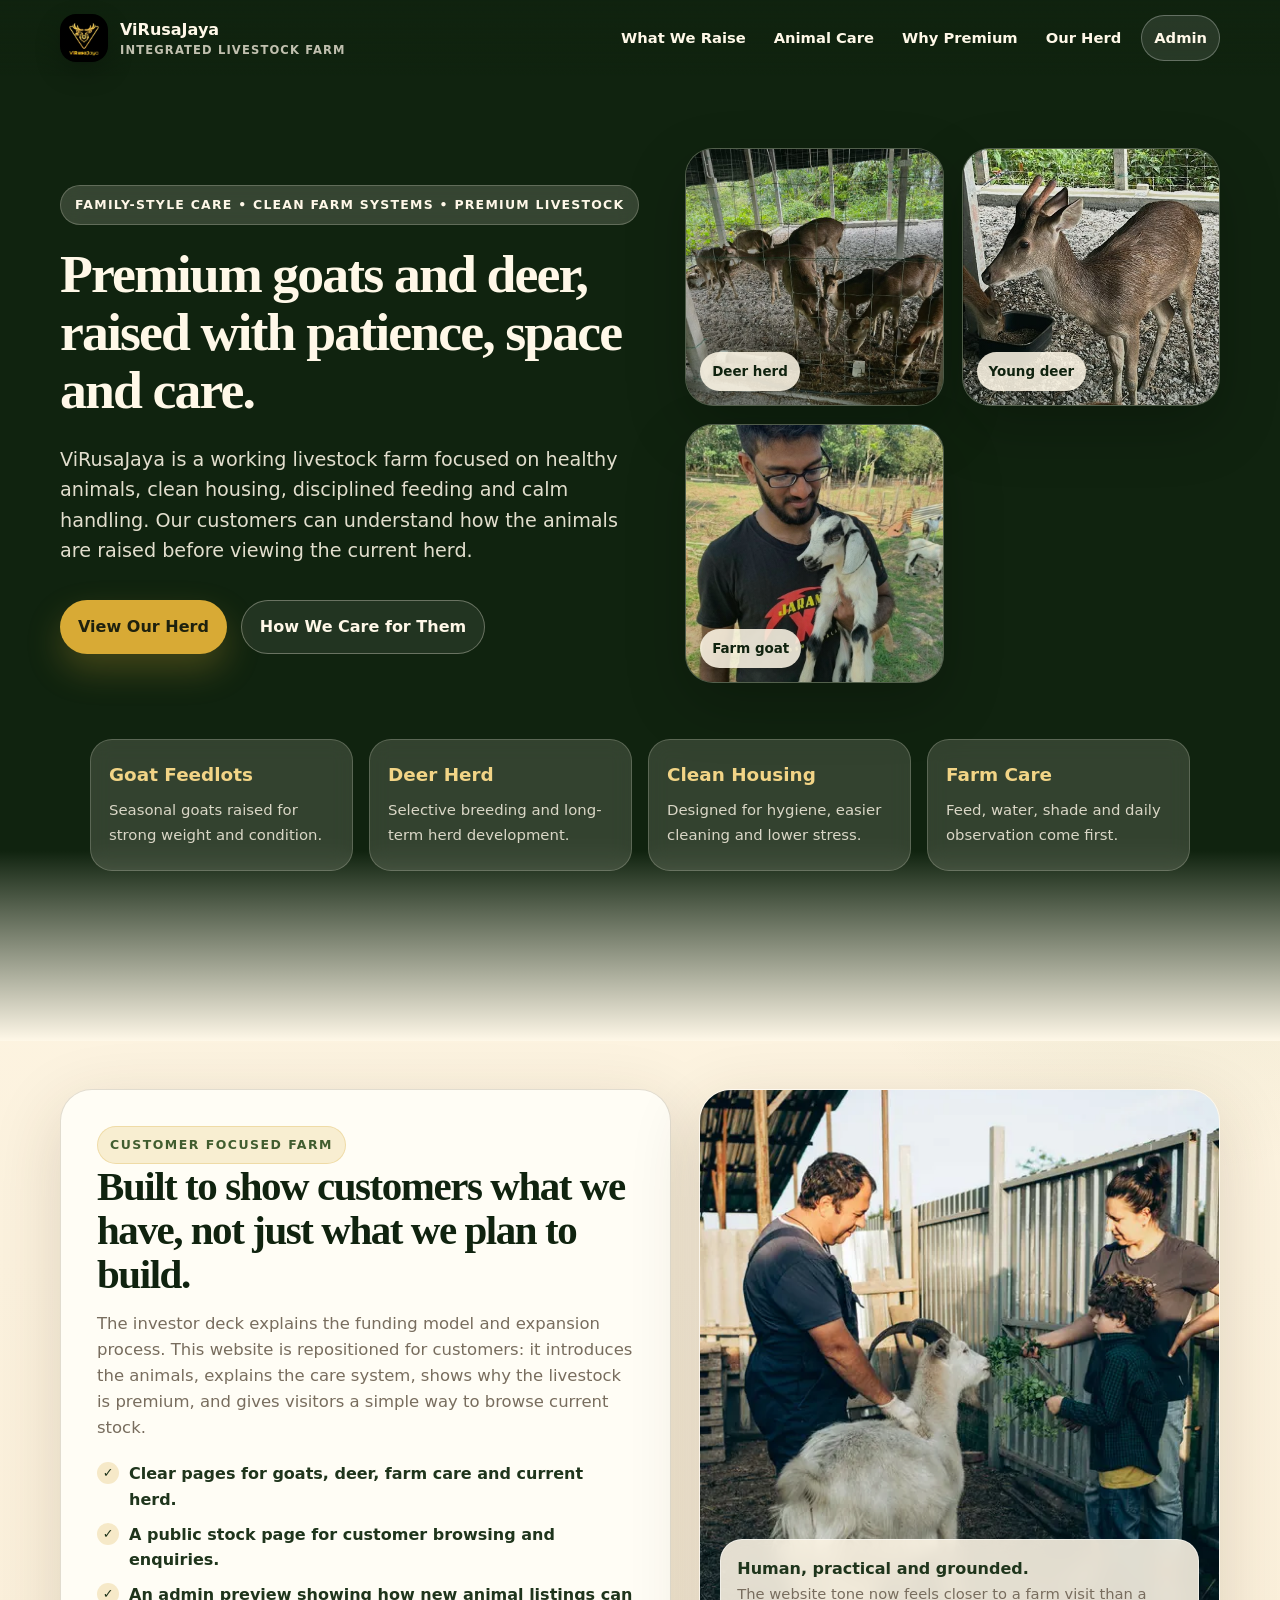
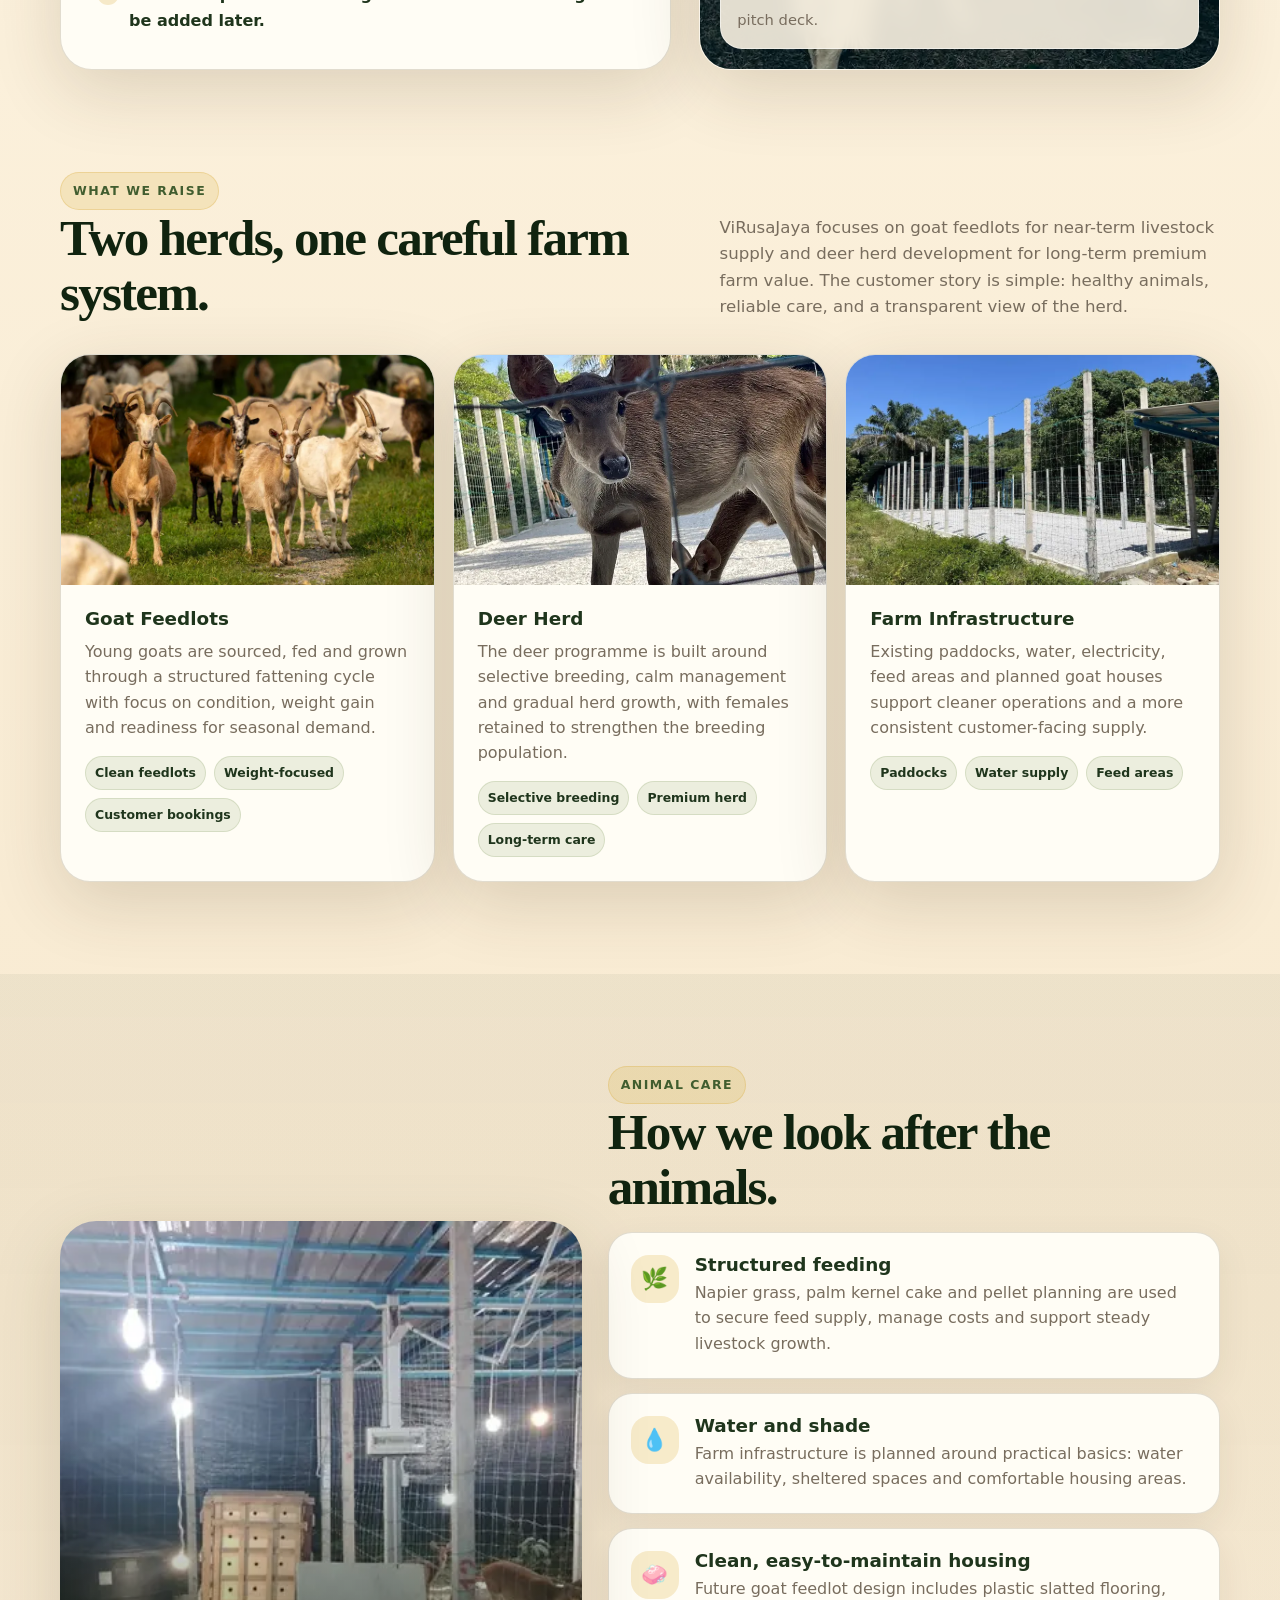
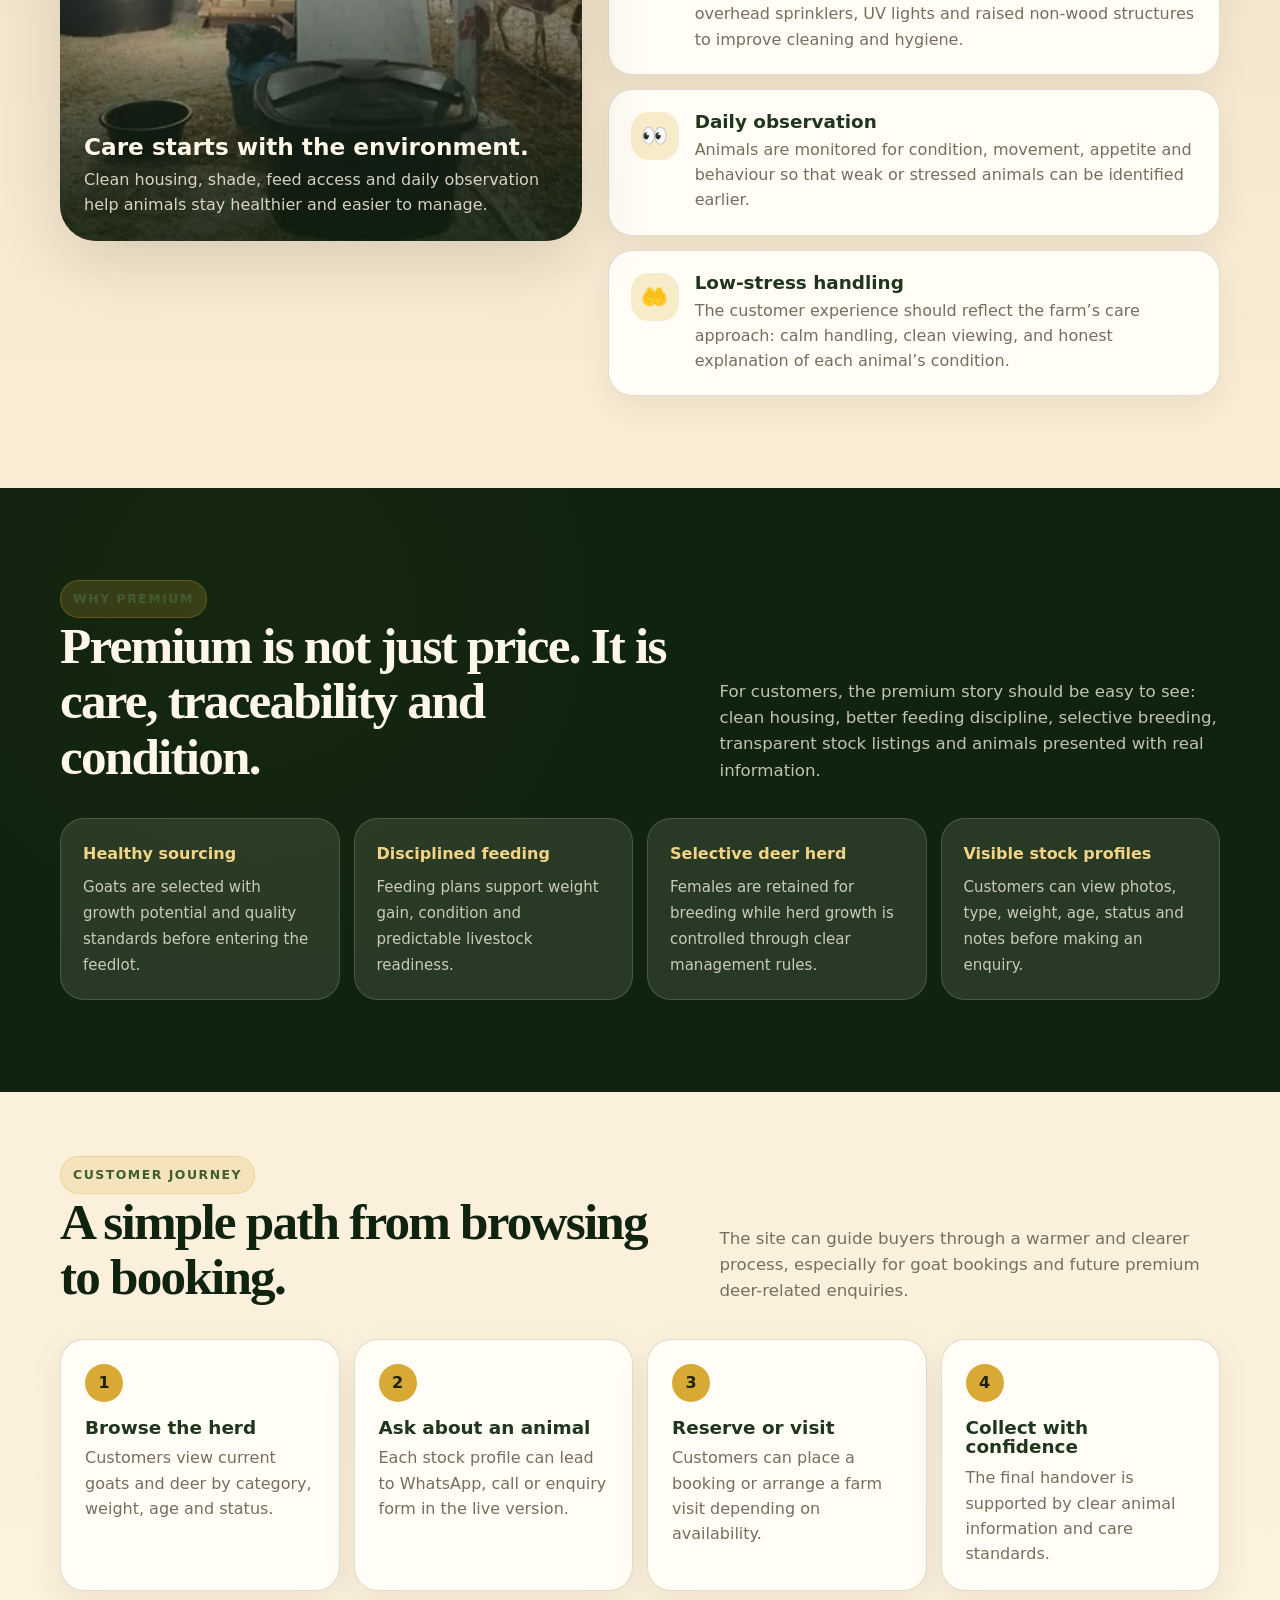
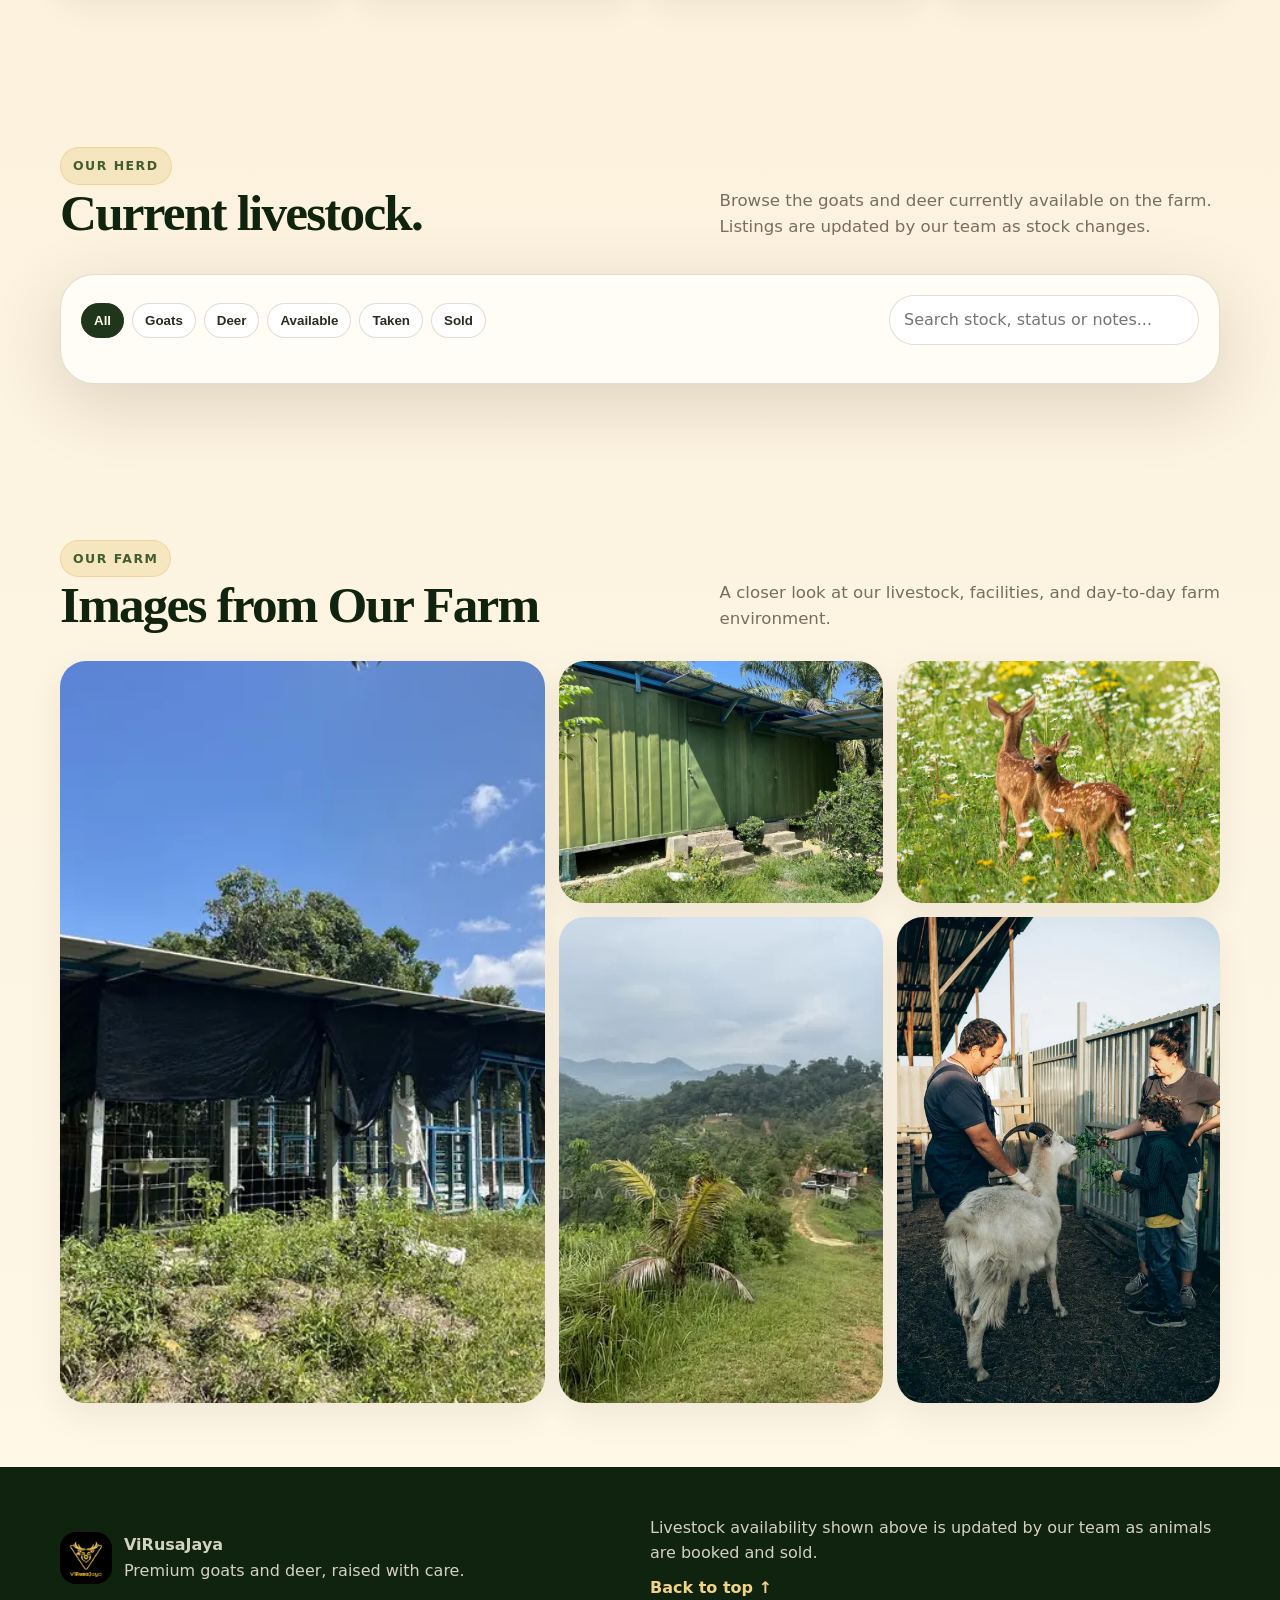
==== commit 01a79df2: "Add Admin nav link and fix broken thumbnail for photo-less records - index.html: add an "Admin" pill" ====
--- a/index.html
+++ b/index.html
@@ -18,6 +18,7 @@
         <a href="#care">Animal Care</a>
         <a href="#premium">Why Premium</a>
         <a href="#herd">Our Herd</a>
+        <a href="admin.html" class="admin-link">Admin</a>
       </nav>
     </div>
   </header>
--- a/assets/css/site.css
+++ b/assets/css/site.css
@@ -74,6 +74,8 @@
     .links { display: flex; align-items: center; gap: 4px; flex-wrap: wrap; justify-content: flex-end; }
     .links a { text-decoration: none; font-weight: 800; font-size: .92rem; padding: 10px 12px; border-radius: 999px; }
     .links a:hover { background: rgba(216,170,53,.22); }
+    .links .admin-link { border: 1px solid rgba(255,255,255,.28); background: rgba(255,255,255,.1); margin-left: 4px; }
+    .topbar.scrolled .links .admin-link { border-color: rgba(31,53,28,.16); background: rgba(31,53,28,.07); }
 
     .hero-screen {
       min-height: 100svh;
